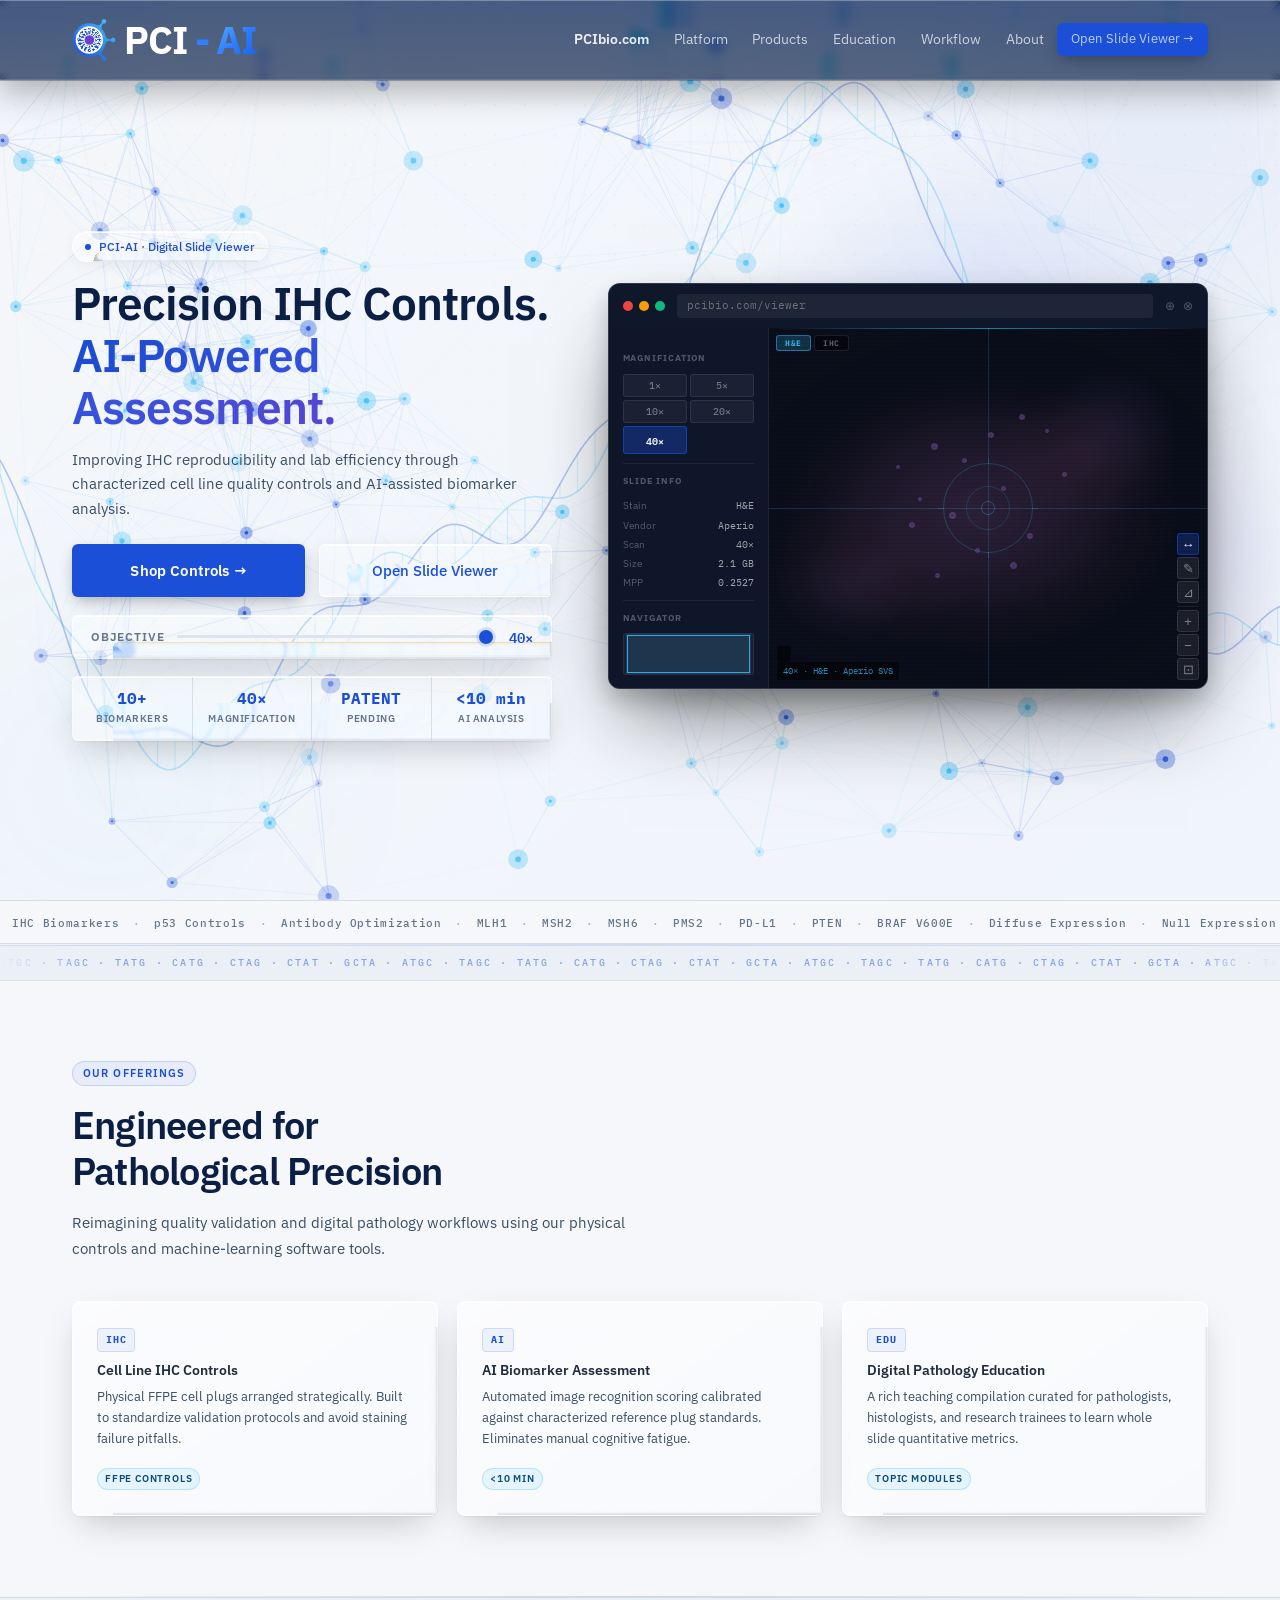
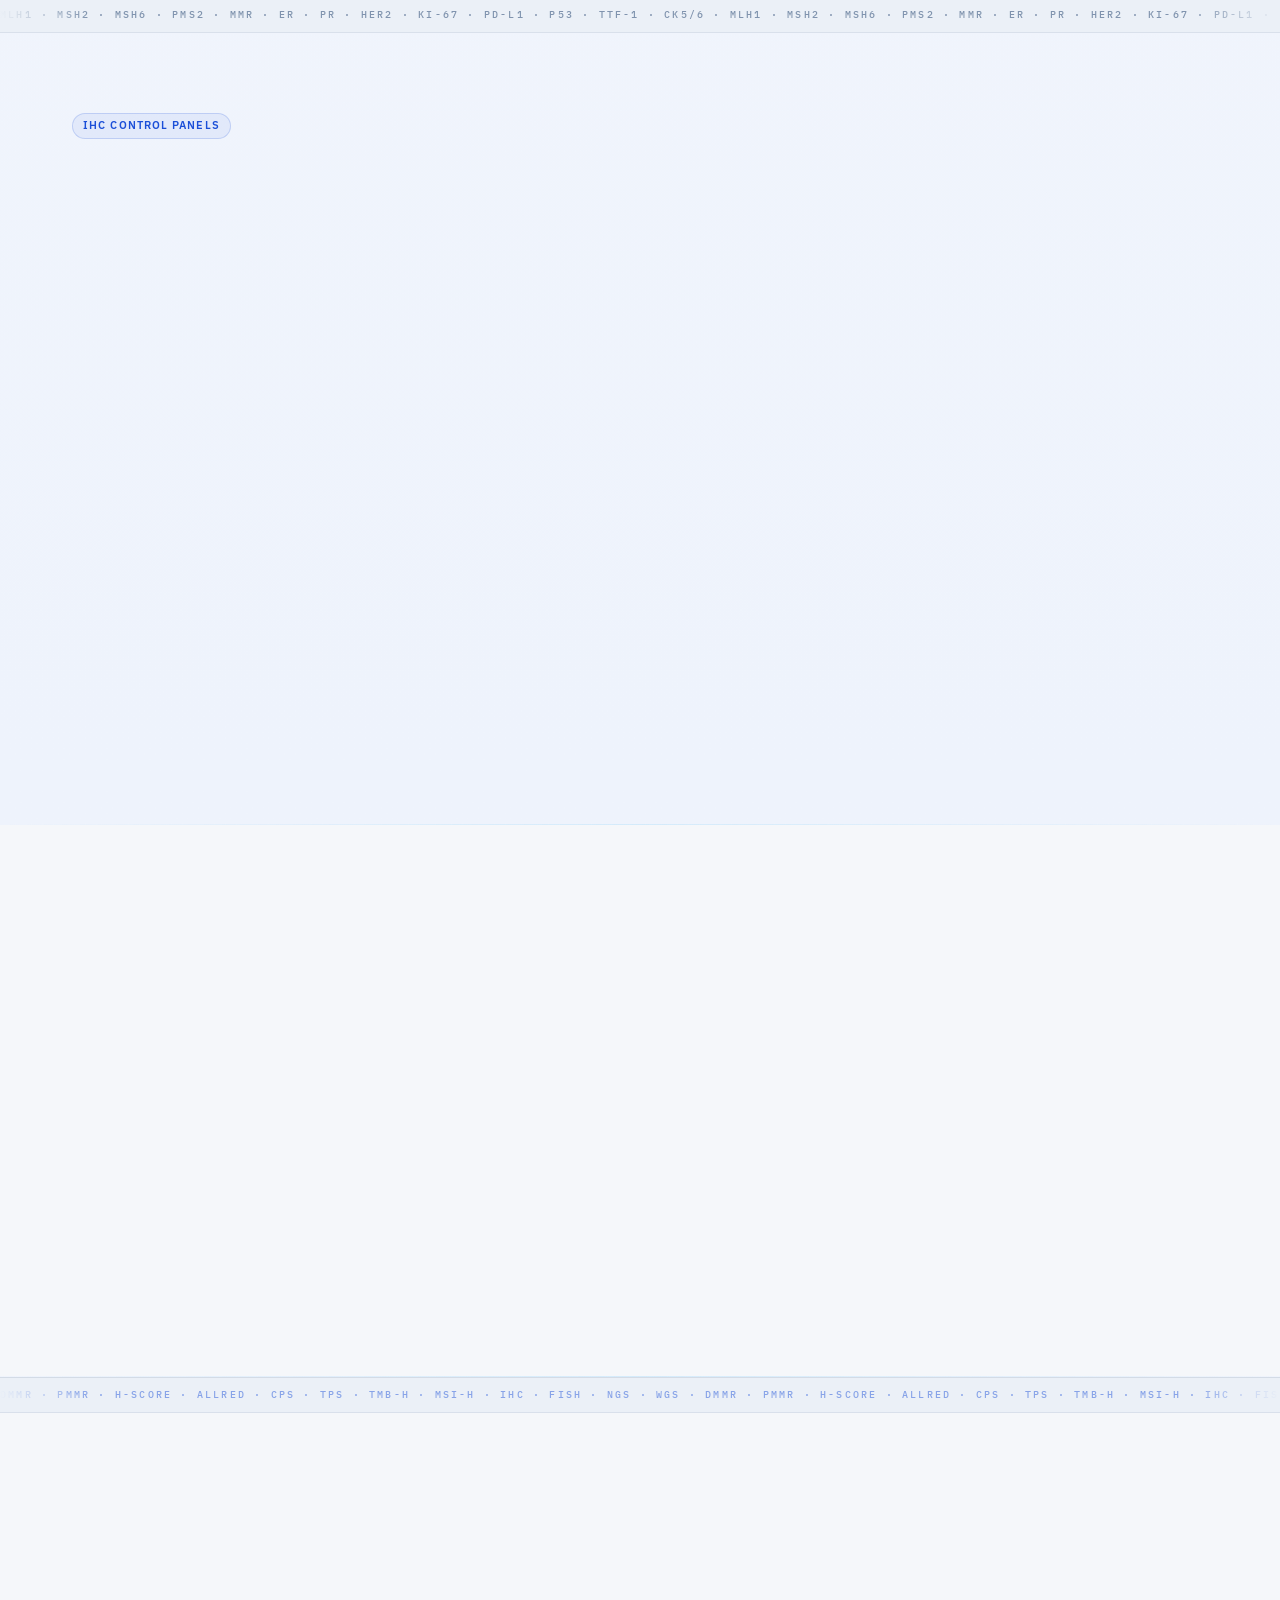
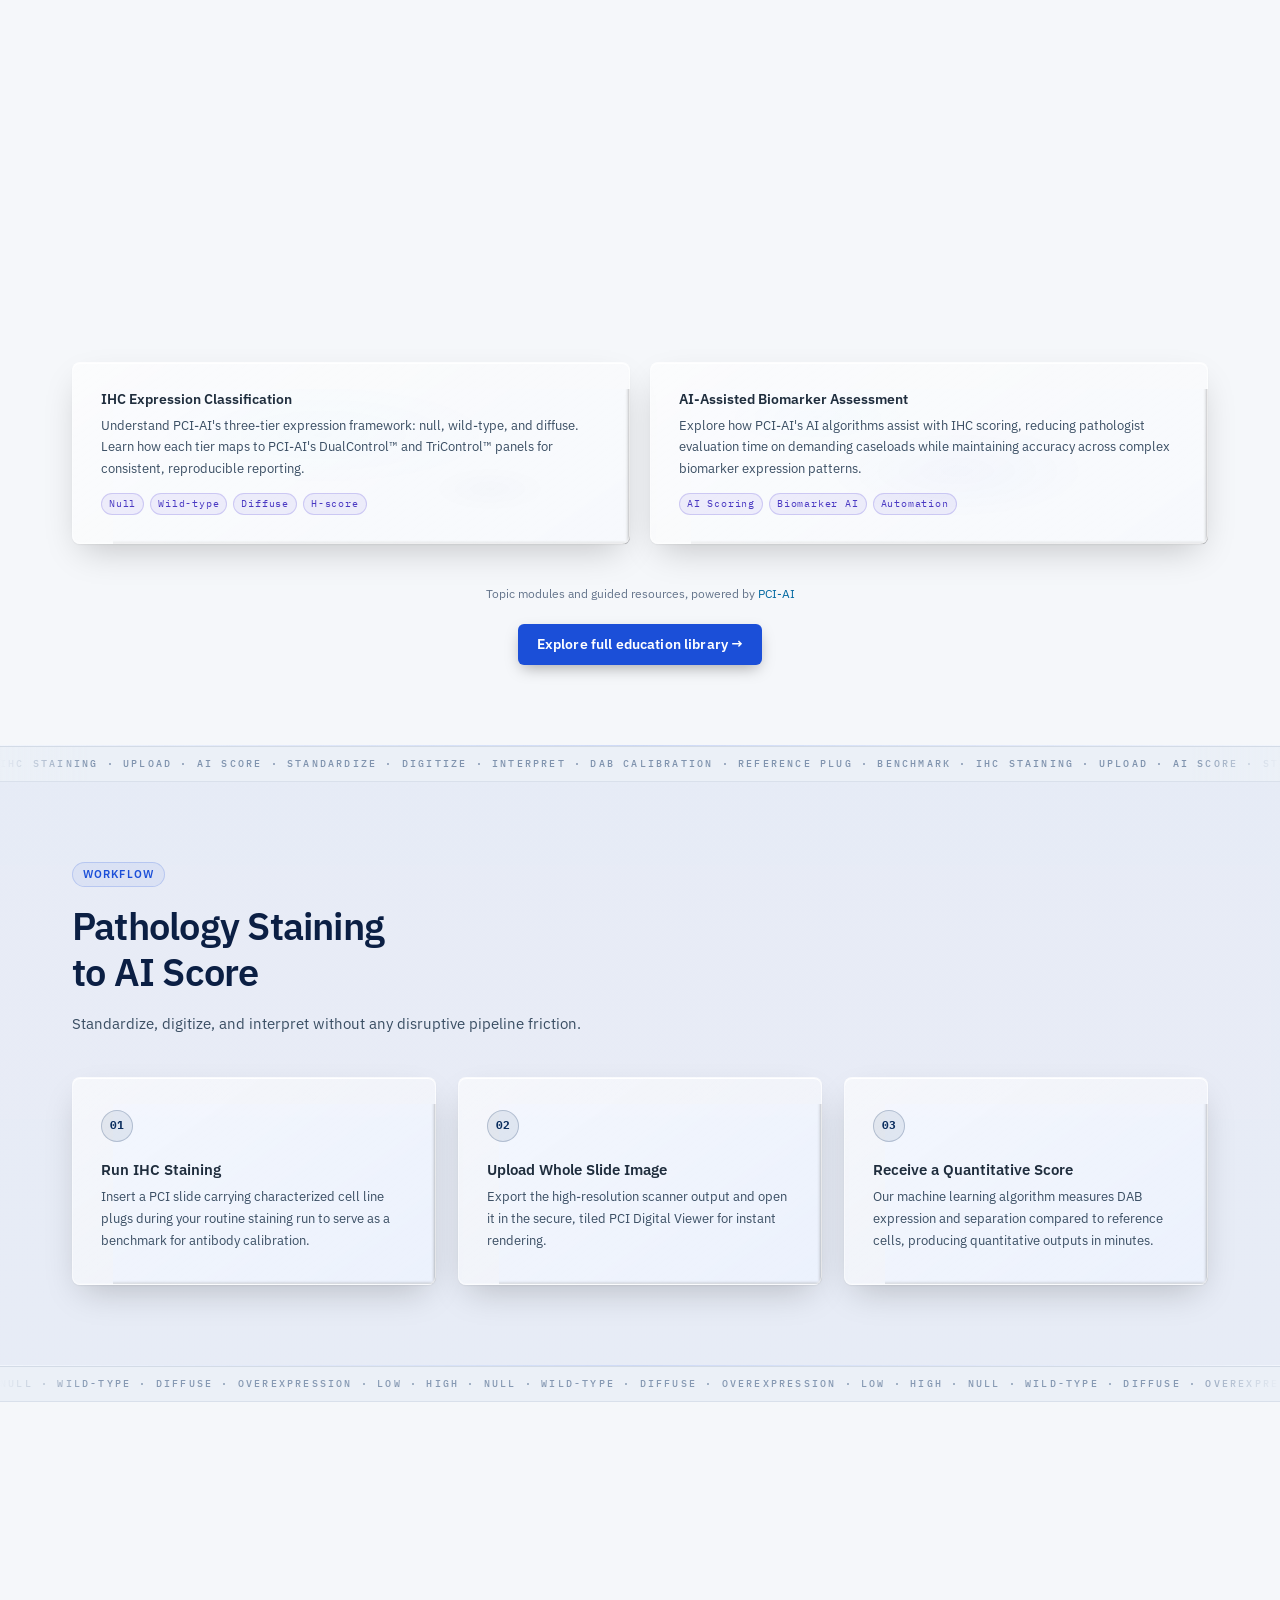
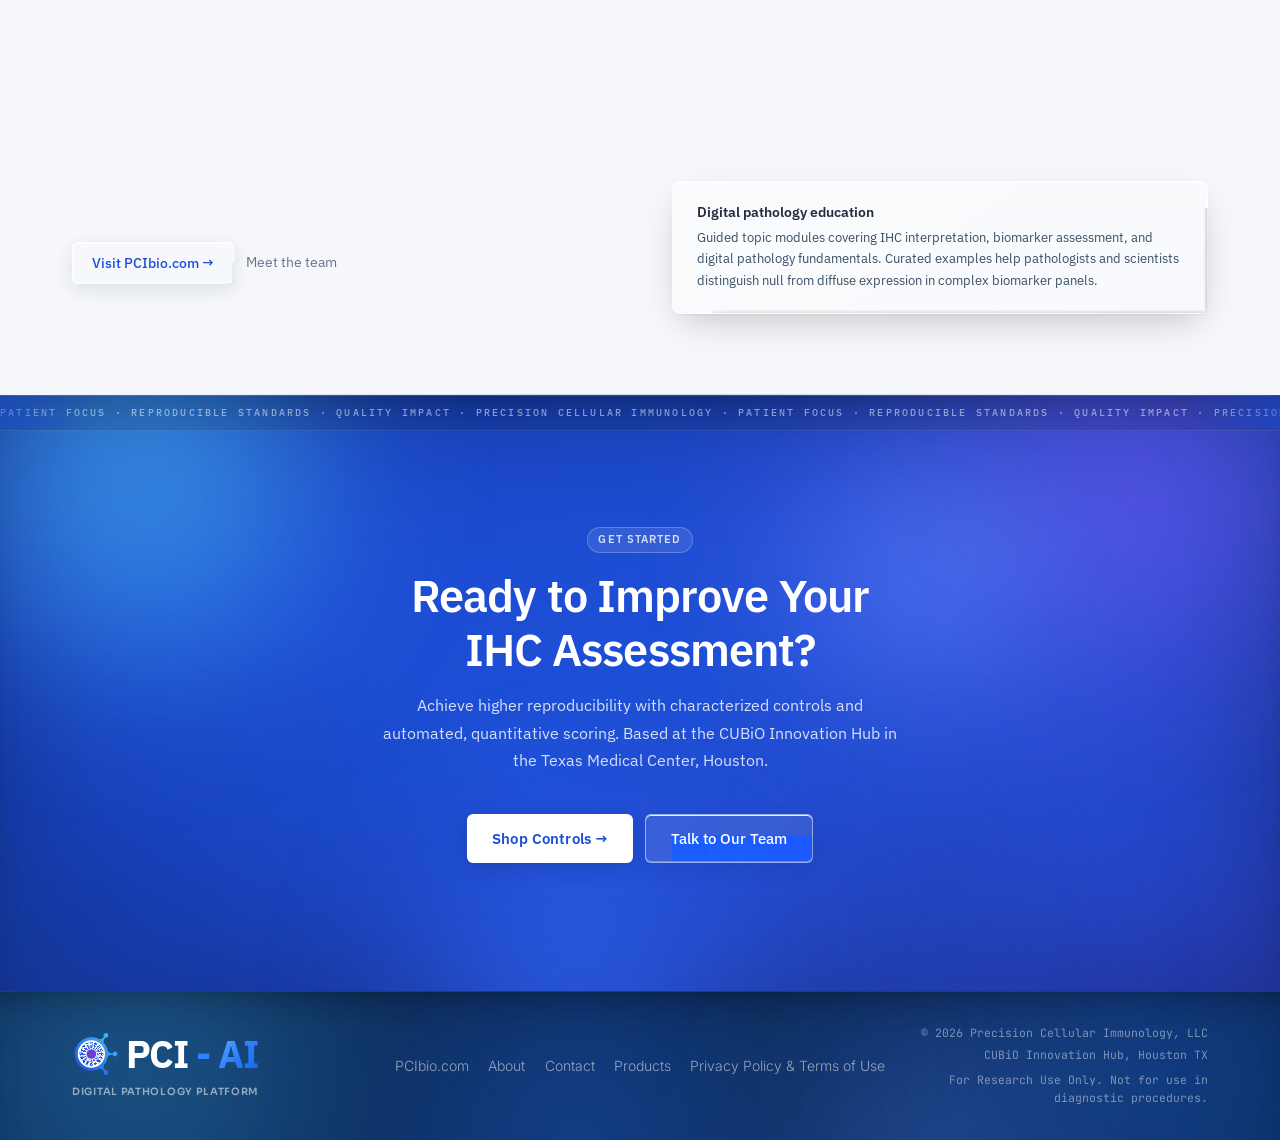
==== index.html @ 0de9bb8c "Scope hero button grid to the hero; CTA buttons centred again Co-Authored-By: Claude Opus 5.5 <norep" ====
<!DOCTYPE html>
<html lang="en">
<head>
  <meta charset="UTF-8" />
  <script>document.documentElement.classList.add('js');if('scrollRestoration' in history&&!location.hash)history.scrollRestoration='manual';</script>
  <meta name="viewport" content="width=device-width, initial-scale=1.0"/>
  <title>PCI-AI · Digital Pathology Platform</title>
  <meta name="description" content="Characterized cell line IHC control panels (TriControl, QuadControl, DualControl) and AI-assisted biomarker assessment from Precision Cellular Immunology.">
  <link rel="canonical" href="https://pcibio.ai/">
  <link rel="icon" href="/static/images/pci-ai-logo.svg" type="image/svg+xml">
  <link rel="icon" href="/static/images/favicon-32.png" sizes="32x32" type="image/png">
  <link rel="apple-touch-icon" href="/apple-touch-icon.png">
  <meta name="theme-color" content="#0f1f3d">
  <meta property="og:type" content="website">
  <meta property="og:site_name" content="PCI-AI">
  <meta property="og:title" content="PCI-AI · Digital Pathology Platform">
  <meta property="og:description" content="Characterized cell line IHC control panels (TriControl, QuadControl, DualControl) and AI-assisted biomarker assessment from Precision Cellular Immunology.">
  <meta property="og:url" content="https://pcibio.ai/">
  <meta property="og:image" content="https://pcibio.ai/static/images/og-card.png">
  <meta name="twitter:card" content="summary_large_image">
  <link rel="preconnect" href="https://fonts.googleapis.com">
  <link rel="preconnect" href="https://fonts.gstatic.com" crossorigin>
  <link rel="stylesheet" href="/static/css/main.css?v=20261008j">
  <link href="https://fonts.googleapis.com/css2?family=IBM+Plex+Sans:wght@400;500;600;700&family=IBM+Plex+Mono:wght@400;500;600&display=swap" rel="stylesheet">
</head>
<body>
  <a class="skip-link" href="#main">Skip to content</a>

  <!-- Particle canvas background -->
  <canvas id="bgCanvas"></canvas>

  <!-- Mouse glow cursor -->
  <div class="mouse-glow" id="mouseGlow"></div>

  <!-- Fixed background layers -->
  <div class="hero-bg"></div>
  <div class="grid-overlay"></div>
  <div class="orb orb-1" id="orb1"></div>
  <div class="orb orb-2" id="orb2"></div>
  <div class="orb orb-3" id="orb3"></div>
  <div class="orb orb-4" id="orb4"></div>

  <!-- Nav -->
  <nav class="nav" id="nav">
    <a href="/" class="nav-logo"><img src="/static/images/pci-ai-logo.svg" class="aperture-mark" width="44" height="44" alt="">PCI<span class="logo-dot">-</span><span class="logo-accent">AI</span></a>
    <button class="nav-toggle" id="navToggle" aria-label="Open menu" aria-expanded="false" aria-controls="navLinks"><span></span><span></span><span></span></button>
    <div class="nav-links" id="navLinks">
      <a href="https://pcibio.com/" target="_blank" rel="noopener">PCIbio.com</a>
      <a href="#features">Platform</a>
      <a href="#products">Products</a>
      <a href="/education">Education</a>
      <a href="#workflow">Workflow</a>
      <a href="#about">About</a>
      <a href="https://pcibio.com/viewer.html" target="_blank" rel="noopener" class="btn-primary btn-sm">Open Slide Viewer →</a>
    </div>
  </nav>

  
  <main id="main">
<!-- ── Hero ──────────────────────────────────────── -->
  <section class="hero">
    <div class="hero-content">
      <div class="hero-badge reveal">
        <span class="badge-dot"></span>
        PCI-AI · Digital Slide Viewer
      </div>
      <h1 class="reveal delay-1">Precision IHC Controls.<br><span class="gradient-text">AI-Powered Assessment.</span></h1>
      <p class="hero-sub reveal delay-2">Improving IHC reproducibility and lab efficiency through characterized cell line quality controls and AI-assisted biomarker analysis.</p>
      <div class="hero-actions reveal delay-3">
        <a href="https://pcibio.com/products.html" class="btn-primary btn-lg" target="_blank" rel="noopener">Shop Controls →</a>
        <a href="https://pcibio.com/viewer.html" target="_blank" rel="noopener" class="btn-ghost btn-lg">Open Slide Viewer</a>
      </div>

      <!-- Objective zoom slider -->
      <div class="zoom-slider-wrap reveal delay-4">
        <span class="zoom-label">Objective</span>
        <input type="range" class="zoom-slider" id="zoomSlider" aria-label="Objective magnification" min="0" max="4" step="1" value="4">
        <span class="zoom-val" id="zoomVal">40×</span>
      </div>

      <div class="hero-stats reveal delay-5">
        <div class="stat">
          <span class="stat-num" data-target="10" data-suffix="+">0+</span>
          <span class="stat-lbl">Biomarkers</span>
        </div>
        <div class="stat">
          <span class="stat-num" data-target="40" data-suffix="×">0×</span>
          <span class="stat-lbl">Magnification</span>
        </div>
        <div class="stat">
          <span class="stat-num">PATENT</span>
          <span class="stat-lbl">Pending</span>
        </div>
        <div class="stat">
          <span class="stat-num">&lt;10 min</span>
          <span class="stat-lbl">AI analysis</span>
        </div>
      </div>
    </div>

    <!-- Browser mockup -->
    <div class="hero-visual reveal-right delay-2">
      <div class="viewer-float">
      <div class="viewer-mockup">
        <div class="mockup-bar">
          <div class="mockup-dots"><span></span><span></span><span></span></div>
          <div class="mockup-url">pcibio.com/viewer</div>
          <div class="mockup-controls" aria-hidden="true"><span>⊕</span><span>⊗</span></div>
        </div>
        <div class="mockup-app">
          <div class="mockup-sidebar">
            <div class="mock-section-label">Magnification</div>
            <div class="mock-mags">
              <button class="mag-btn" data-idx="0">1×</button>
              <button class="mag-btn" data-idx="1">5×</button>
              <button class="mag-btn" data-idx="2">10×</button>
              <button class="mag-btn" data-idx="3">20×</button>
              <button class="mag-btn active" data-idx="4">40×</button>
            </div>
            <div class="mock-divider"></div>
            <div class="mock-section-label">Slide info</div>
            <div class="mock-info"><span>Stain</span><span>H&amp;E</span></div>
            <div class="mock-info"><span>Vendor</span><span>Aperio</span></div>
            <div class="mock-info"><span>Scan</span><span id="mockMagVal">40×</span></div>
            <div class="mock-info"><span>Size</span><span>2.1 GB</span></div>
            <div class="mock-info"><span>MPP</span><span>0.2527</span></div>
            <div class="mock-divider"></div>
            <div class="mock-section-label">Navigator</div>
            <div class="mock-thumb"><div class="thumb-viewport" id="thumbViewport"></div></div>
          </div>

          <div class="mockup-canvas" id="mockCanvas">
            <!-- Tissue pan container — draggable -->
            <div class="tissue-pan" id="tissuePan">
              <div class="canvas-eosin"></div>
              <div class="canvas-hema"></div>
              <div class="tissue-layer"></div>
              <div class="tissue-layer"></div>
              <div class="tissue-layer"></div>
              <div class="nuclei-layer">
                <div class="nucleus" style="width:7px;height:7px;top:32%;left:37%"></div>
                <div class="nucleus" style="width:5px;height:5px;top:36%;left:44%"></div>
                <div class="nucleus" style="width:6px;height:6px;top:29%;left:50%"></div>
                <div class="nucleus" style="width:5px;height:5px;top:44%;left:53%"></div>
                <div class="nucleus" style="width:7px;height:7px;top:51%;left:41%"></div>
                <div class="nucleus" style="width:4px;height:4px;top:47%;left:34%"></div>
                <div class="nucleus" style="width:6px;height:6px;top:57%;left:59%"></div>
                <div class="nucleus" style="width:5px;height:5px;top:61%;left:47%"></div>
                <div class="nucleus" style="width:4px;height:4px;top:28%;left:63%"></div>
                <div class="nucleus" style="width:6px;height:6px;top:54%;left:32%"></div>
                <div class="nucleus" style="width:5px;height:5px;top:40%;left:67%"></div>
                <div class="nucleus" style="width:7px;height:7px;top:65%;left:55%"></div>
                <div class="nucleus" style="width:4px;height:4px;top:38%;left:29%"></div>
                <div class="nucleus" style="width:5px;height:5px;top:68%;left:38%"></div>
                <div class="nucleus" style="width:6px;height:6px;top:24%;left:57%"></div>
              </div>
            </div>

            <!-- Fixed UI overlays (not panned) -->
            <div class="reticle">
              <div class="reticle-h"></div>
              <div class="reticle-v"></div>
              <div class="reticle-ring reticle-ring-outer"></div>
              <div class="reticle-ring reticle-ring-mid"></div>
              <div class="reticle-ring reticle-ring-inner"></div>
              <div class="reticle-tick tick-t"></div>
              <div class="reticle-tick tick-b"></div>
              <div class="reticle-tick tick-l"></div>
              <div class="reticle-tick tick-r"></div>
            </div>
            <div class="scan-line"></div>

            <!-- Stain channel selector -->
            <div class="channel-selector">
              <button class="chan-btn active" data-chan="he">H&amp;E</button>
              <button class="chan-btn" data-chan="ihc">IHC</button>
            </div>

            <!-- Coordinate readout -->
            <div class="viewer-coord" id="viewerCoord"></div>
            <div class="zoom-indicator" id="zoomIndicator">40× · H&amp;E · Aperio SVS</div>

            <!-- Toolbar with annotation tools -->
            <div class="mockup-toolbar">
              <button class="tool-btn active" data-tool="pan" title="Pan" aria-label="Pan">↔</button>
              <button class="tool-btn" data-tool="annotate" title="Annotate" aria-label="Annotate">✎</button>
              <button class="tool-btn" data-tool="measure" title="Measure" aria-label="Measure">⊿</button>
              <div class="tool-sep"></div>
              <button id="tbZoomIn" title="Zoom in" aria-label="Zoom in">+</button>
              <button id="tbZoomOut" title="Zoom out" aria-label="Zoom out">−</button>
              <button id="tbFit" title="Fit to screen" aria-label="Fit to screen">⊡</button>
            </div>
          </div>
        </div>
      </div>
      </div>
    </div>
  </section>

  <!-- ── Ticker ──────────────────────────────────────── -->
  <div class="ticker-wrap" aria-hidden="true">
    <div class="ticker">
      <span>IHC Biomarkers</span><span class="sep">·</span>
      <span>p53 Controls</span><span class="sep">·</span>
      <span>Antibody Optimization</span><span class="sep">·</span>
      <span>MLH1</span><span class="sep">·</span>
      <span>MSH2</span><span class="sep">·</span>
      <span>MSH6</span><span class="sep">·</span>
      <span>PMS2</span><span class="sep">·</span>
      <span>PD-L1</span><span class="sep">·</span>
      <span>PTEN</span><span class="sep">·</span>
      <span>BRAF V600E</span><span class="sep">·</span>
      <span>Diffuse Expression</span><span class="sep">·</span>
      <span>Null Expression</span><span class="sep">·</span>
      <span>Wild-type Expression</span><span class="sep">·</span>
      <span>H&amp;E Staining</span><span class="sep">·</span>
      <span>DAB Calibration</span><span class="sep">·</span>
      <span>AI Assessment</span><span class="sep">·</span>
      <span>FFPE Controls</span><span class="sep">·</span>
      <span>Cell Line QC</span><span class="sep">·</span>
      <!-- duplicate for seamless loop -->
      <span>IHC Biomarkers</span><span class="sep">·</span>
      <span>p53 Controls</span><span class="sep">·</span>
      <span>Antibody Optimization</span><span class="sep">·</span>
      <span>MLH1</span><span class="sep">·</span>
      <span>MSH2</span><span class="sep">·</span>
      <span>MSH6</span><span class="sep">·</span>
      <span>PMS2</span><span class="sep">·</span>
      <span>PD-L1</span><span class="sep">·</span>
      <span>PTEN</span><span class="sep">·</span>
      <span>BRAF V600E</span><span class="sep">·</span>
      <span>Diffuse Expression</span><span class="sep">·</span>
      <span>Null Expression</span><span class="sep">·</span>
      <span>Wild-type Expression</span><span class="sep">·</span>
      <span>H&amp;E Staining</span><span class="sep">·</span>
      <span>DAB Calibration</span><span class="sep">·</span>
      <span>AI Assessment</span><span class="sep">·</span>
      <span>FFPE Controls</span><span class="sep">·</span>
      <span>Cell Line QC</span><span class="sep">·</span>
    </div>
  </div>

  <hr class="section-divider">

  <!-- ── Features ──────────────────────────────────── -->
  <section class="features section-alt" id="features">
    <div class="section-banner features-banner" aria-hidden="true"><div class="banner-track"><span>ATGC · TAGC · TATG · CATG · CTAG · CTAT · GCTA · ATGC · TAGC · TATG · CATG · CTAG · CTAT · GCTA · ATGC · TAGC · TATG · CATG · CTAG · CTAT · GCTA · ATGC · TAGC · TATG · CATG · CTAG · CTAT · GCTA · ATGC · TAGC · TATG · CATG · CTAG · CTAT · GCTA · ATGC · TAGC · TATG · CATG · </span><span>ATGC · TAGC · TATG · CATG · CTAG · CTAT · GCTA · ATGC · TAGC · TATG · CATG · CTAG · CTAT · GCTA · ATGC · TAGC · TATG · CATG · CTAG · CTAT · GCTA · ATGC · TAGC · TATG · CATG · CTAG · CTAT · GCTA · ATGC · TAGC · TATG · CATG · CTAG · CTAT · GCTA · ATGC · TAGC · TATG · CATG · </span></div></div>
    <div class="section-wrap">
      <div class="section-tag reveal">Our Offerings</div>
      <h2 class="reveal delay-1">Engineered for<br>Pathological Precision</h2>
      <p class="section-sub reveal delay-2">Reimagining quality validation and digital pathology workflows using our physical controls and machine-learning software tools.</p>
      <div class="features-grid features-grid-3">
        <a class="feat-card reveal delay-1" href="https://pcibio.com/controls.html" target="_blank" rel="noopener">
          <div class="feat-icon-wrap">IHC</div>
          <h3>Cell Line IHC Controls</h3>
          <p>Physical FFPE cell plugs arranged strategically. Built to standardize validation protocols and avoid staining failure pitfalls.</p>
          <div class="feat-extra">TriControl™, QuadControl™, and DualControl™ panels provide characterized null, wild-type, and diffuse expression profiles across standardized cell lines.</div>
          <span class="feat-tag">FFPE Controls</span>
        </a>
        <a class="feat-card reveal delay-2" href="https://pcibio.com/ai.html" target="_blank" rel="noopener">
          <div class="feat-icon-wrap">AI</div>
          <h3>AI Biomarker Assessment</h3>
          <p>Automated image recognition scoring calibrated against characterized reference plug standards. Eliminates manual cognitive fatigue.</p>
          <div class="feat-extra">Machine learning algorithms measure DAB expression and separation compared to reference cells, preparing outputs in under 10 minutes.</div>
          <span class="feat-tag">&lt;10 min</span>
        </a>
        <a class="feat-card reveal delay-3" href="/education">
          <div class="feat-icon-wrap">EDU</div>
          <h3>Digital Pathology Education</h3>
          <p>A rich teaching compilation curated for pathologists, histologists, and research trainees to learn whole slide quantitative metrics.</p>
          <div class="feat-extra">Interactive topic modules covering IHC expression patterns, MMR protein assessment, antibody optimization, and AI-assisted scoring, for pathologists and laboratory scientists.</div>
          <span class="feat-tag">Topic Modules</span>
        </a>
      </div>
    </div>
  </section>

  <hr class="section-divider section-divider-hema">

  <!-- ── Products ──────────────────────────────────── -->
  <section class="products-section" id="products">
    <div class="section-banner products-banner" aria-hidden="true"><div class="banner-track"><span>MLH1 · MSH2 · MSH6 · PMS2 · MMR · ER · PR · HER2 · Ki-67 · PD-L1 · p53 · TTF-1 · CK5/6 · MLH1 · MSH2 · MSH6 · PMS2 · MMR · ER · PR · HER2 · Ki-67 · PD-L1 · p53 · TTF-1 · CK5/6 · MLH1 · MSH2 · MSH6 · PMS2 · MMR · ER · PR · HER2 · Ki-67 · PD-L1 · p53 · TTF-1 · CK5/6 · MLH1 · </span><span>MLH1 · MSH2 · MSH6 · PMS2 · MMR · ER · PR · HER2 · Ki-67 · PD-L1 · p53 · TTF-1 · CK5/6 · MLH1 · MSH2 · MSH6 · PMS2 · MMR · ER · PR · HER2 · Ki-67 · PD-L1 · p53 · TTF-1 · CK5/6 · MLH1 · MSH2 · MSH6 · PMS2 · MMR · ER · PR · HER2 · Ki-67 · PD-L1 · p53 · TTF-1 · CK5/6 · MLH1 · </span></div></div>
    <div class="section-wrap" style="position:relative;overflow:hidden;">
      <!-- Circular motifs -->
      <div class="circle-decor circle-decor-lg circle-hema" style="top:-80px;right:-100px;opacity:0.07;"></div>
      <div class="circle-decor circle-decor-md circle-hema" style="top:-20px;right:-30px;opacity:0.05;"></div>
      <div class="circle-decor circle-decor-sm circle-teal" style="bottom:60px;left:-35px;opacity:0.08;"></div>

      <div class="section-tag section-tag-hema reveal">IHC Control Panels</div>
      <h2 class="reveal delay-1">Precision cell line<br>control panels</h2>
      <p class="section-sub reveal delay-2">TriControl™, QuadControl™, and DualControl™ panels enrich biomarker antibody optimization and decrease time for IHC assessment. Characterized cell line plugs provide reproducible expression benchmarks across null, wild-type, and overexpression patterns.</p>
      <div class="products-grid">
        <a class="product-card reveal delay-1" href="https://pcibio.com/controls.html" target="_blank" rel="noopener">
          <div class="product-circle">3</div>
          <h3><span>Tri</span>Control™</h3>
          <div class="product-name-sub">Three-cell-line IHC panel</div>
          <p>Three cell lines presenting null (mutant), wild-type, and diffuse (overexpressed) expression patterns. Built for antibody optimization and assay development across triple-biomarker IHC panels including p53 and p16.</p>
          <span class="product-badge">Null · Wild-type · Overexpressed</span>
        </a>
        <a class="product-card reveal delay-2" href="https://pcibio.com/controls.html" target="_blank" rel="noopener">
          <div class="product-circle">4</div>
          <h3><span>Quad</span>Control™</h3>
          <div class="product-name-sub">Four-cell-line IHC panel</div>
          <p>Four cell lines covering null, low-normal, high-normal, and overexpression. The MMR QuadControl™ consolidates MLH1, MSH2, MSH6, and PMS2 mismatch repair proteins in a single, high-throughput FFPE block.</p>
          <span class="product-badge">MLH1 · MSH2 · MSH6 · PMS2</span>
        </a>
        <a class="product-card reveal delay-3" href="https://pcibio.com/controls.html" target="_blank" rel="noopener">
          <div class="product-circle">2</div>
          <h3><span>Dual</span>Control™</h3>
          <div class="product-name-sub">Two-cell-line IHC panel</div>
          <p>One or two cell lines contrasting in expression levels to improve assessment capabilities. Available in wildtype/knockout and overexpression variants, including MSH6, PDL1, PTEN, BRAF V600E, p53, and p16 configurations.</p>
          <span class="product-badge">Wildtype · Knockout</span>
        </a>
      </div>
    </div>
  </section>

  <hr class="section-divider section-divider-eosin">

  <!-- ── Research ─────────────────────────────────── -->
  <section class="section-light" id="research" style="padding:0;">
    <div class="section-wrap">
      <div class="section-tag section-tag-teal reveal">Peer-Reviewed Research</div>
      <h2 class="reveal delay-1">Published Science Behind the Product</h2>
      <p class="section-sub reveal delay-2">The science behind PCI-AI&#8217;s control panel approach, validated through peer review and published in an international pathology journal.</p>
      <a href="/research/p53-cell-line-panel" class="reveal delay-2" style="display:flex;gap:1.5rem;align-items:flex-start;background:var(--bg);border:1px solid var(--border);border-radius:12px;padding:1.5rem 1.75rem;text-decoration:none;color:inherit;max-width:640px;transition:border-color 0.18s,box-shadow 0.18s;">
        <div style="flex:0 0 48px;width:48px;height:48px;border-radius:10px;background:rgba(27,79,216,0.10);border:1px solid rgba(27,79,216,0.20);display:flex;align-items:center;justify-content:center;flex-shrink:0;">
          <svg width="22" height="22" viewBox="0 0 24 24" fill="none" xmlns="http://www.w3.org/2000/svg"><path d="M9 12h6m-6 4h6m2 5H7a2 2 0 01-2-2V5a2 2 0 012-2h5.586a1 1 0 01.707.293l5.414 5.414a1 1 0 01.293.707V19a2 2 0 01-2 2z" stroke="rgba(27,79,216,0.80)" stroke-width="1.5" stroke-linecap="round" stroke-linejoin="round"/></svg>
        </div>
        <div style="flex:1;min-width:0;">
          <div style="font-size:9.5px;font-family:'IBM Plex Mono',monospace;text-transform:uppercase;letter-spacing:0.12em;color:var(--text3);margin-bottom:0.35rem;">Featured Publication &#183; IJGyn Pathology 2019</div>
          <div style="font-size:1.05rem;font-weight:600;color:var(--text);margin-bottom:0.4rem;line-height:1.25;">p53 Cell Line Control Panel</div>
          <p style="font-size:13px;color:var(--text2);line-height:1.6;margin:0 0 0.85rem;">Peer-reviewed research demonstrating that a cell line&#8211;based p53 IHC control panel improves interrater reliability and reduces null pattern misinterpretation in ovarian cancer subtyping.</p>
          <span style="font-size:12.5px;font-weight:600;color:var(--accent);">Read the Study &#8594;</span>
        </div>
      </a>
    </div>
  </section>

  <hr class="section-divider section-divider-eosin">

  <!-- ── Education ─────────────────────────────────── -->
  <section class="education-section section-light" id="education">
    <div class="section-banner education-banner" aria-hidden="true"><div class="banner-track"><span>dMMR · pMMR · H-SCORE · ALLRED · CPS · TPS · TMB-H · MSI-H · IHC · FISH · NGS · WGS · dMMR · pMMR · H-SCORE · ALLRED · CPS · TPS · TMB-H · MSI-H · IHC · FISH · NGS · WGS · dMMR · pMMR · H-SCORE · ALLRED · CPS · TPS · TMB-H · MSI-H · IHC · FISH · NGS · WGS · dMMR · pMMR · H-SCORE · ALLRED · </span><span>dMMR · pMMR · H-SCORE · ALLRED · CPS · TPS · TMB-H · MSI-H · IHC · FISH · NGS · WGS · dMMR · pMMR · H-SCORE · ALLRED · CPS · TPS · TMB-H · MSI-H · IHC · FISH · NGS · WGS · dMMR · pMMR · H-SCORE · ALLRED · CPS · TPS · TMB-H · MSI-H · IHC · FISH · NGS · WGS · dMMR · pMMR · H-SCORE · ALLRED · </span></div></div>
    <div class="section-wrap">
      <div class="section-tag section-tag-teal reveal">Digital Pathology Education</div>
      <h2 class="reveal delay-1">A Rich Teaching<br>Compilation</h2>
      <p class="section-sub reveal delay-2">Guided topic modules covering IHC expression classification, MMR protein assessment, antibody optimization, and AI-assisted scoring, for pathologists, trainees, and laboratory scientists.</p>

      <div class="edu-grid">
        <a class="edu-card reveal delay-1" href="/education/mmr-assessment">
          <div class="edu-card-bg"></div>
          <h3>MMR Protein Assessment</h3>
          <p>Interpret mismatch repair IHC staining for MLH1, MSH2, MSH6, and PMS2. Learn to distinguish intact from deficient nuclear expression using PCI-AI's QuadControl™ as your reference standard.</p>
          <div class="edu-tags"><span class="edu-tag">MLH1</span><span class="edu-tag">MSH2</span><span class="edu-tag">MSH6</span><span class="edu-tag">PMS2</span><span class="edu-tag">QuadControl™</span></div>
        </a>
        <a class="edu-card reveal delay-2" href="/education/antibody-optimization">
          <div class="edu-card-bg"></div>
          <h3>Antibody Optimization with Cell Line Controls</h3>
          <p>Use TriControl™ and QuadControl™ panels to eliminate batch-to-batch variability during antibody titration. Standardized null, wild-type, and diffuse controls accelerate assay development and sign-off.</p>
          <div class="edu-tags"><span class="edu-tag">TriControl™</span><span class="edu-tag">QuadControl™</span><span class="edu-tag">Titration</span><span class="edu-tag">HIER</span></div>
        </a>
        <a class="edu-card reveal delay-3" href="/education/p53-classification">
          <div class="edu-card-bg"></div>
          <h3>IHC Expression Classification</h3>
          <p>Understand PCI-AI's three-tier expression framework: null, wild-type, and diffuse. Learn how each tier maps to PCI-AI's DualControl™ and TriControl™ panels for consistent, reproducible reporting.</p>
          <div class="edu-tags"><span class="edu-tag">Null</span><span class="edu-tag">Wild-type</span><span class="edu-tag">Diffuse</span><span class="edu-tag">H-score</span></div>
        </a>
        <a class="edu-card reveal delay-4" href="/education/ai-biomarker-assessment">
          <div class="edu-card-bg"></div>
          <h3>AI-Assisted Biomarker Assessment</h3>
          <p>Explore how PCI-AI's AI algorithms assist with IHC scoring, reducing pathologist evaluation time on demanding caseloads while maintaining accuracy across complex biomarker expression patterns.</p>
          <div class="edu-tags"><span class="edu-tag">AI Scoring</span><span class="edu-tag">Biomarker AI</span><span class="edu-tag">Automation</span></div>
        </a>
      </div>
      <div class="edu-footer reveal delay-5">
        <p class="edu-note">Topic modules and guided resources, powered by <span>PCI-AI</span></p>
        <a href="/education" class="btn-primary">Explore full education library →</a>
      </div>
    </div>
  </section>

  <hr class="section-divider">

  <!-- ── Workflow ───────────────────────────────────── -->
  <section class="workflow-section section-hema" id="workflow">
    <div class="section-banner workflow-banner" aria-hidden="true"><div class="banner-track"><span>IHC STAINING · UPLOAD · AI SCORE · STANDARDIZE · DIGITIZE · INTERPRET · DAB CALIBRATION · REFERENCE PLUG · BENCHMARK · IHC STAINING · UPLOAD · AI SCORE · STANDARDIZE · DIGITIZE · INTERPRET · DAB CALIBRATION · REFERENCE PLUG · BENCHMARK · IHC STAINING · UPLOAD · AI SCORE · </span><span>IHC STAINING · UPLOAD · AI SCORE · STANDARDIZE · DIGITIZE · INTERPRET · DAB CALIBRATION · REFERENCE PLUG · BENCHMARK · IHC STAINING · UPLOAD · AI SCORE · STANDARDIZE · DIGITIZE · INTERPRET · DAB CALIBRATION · REFERENCE PLUG · BENCHMARK · IHC STAINING · UPLOAD · AI SCORE · </span></div></div>
    <div class="section-wrap">
      <div class="section-tag section-tag-hema reveal">Workflow</div>
      <h2 class="reveal delay-1">Pathology Staining<br>to AI Score</h2>
      <p class="section-sub reveal delay-2">Standardize, digitize, and interpret without any disruptive pipeline friction.</p>
      <div class="workflow-grid">
        <div class="workflow-step reveal delay-1">
          <div class="step-num">01</div>
          <h3>Run IHC Staining</h3>
          <p>Insert a PCI slide carrying characterized cell line plugs during your routine staining run to serve as a benchmark for antibody calibration.</p>
        </div>
        <div class="workflow-step reveal delay-2">
          <div class="step-num">02</div>
          <h3>Upload Whole Slide Image</h3>
          <p>Export the high-resolution scanner output and open it in the secure, tiled PCI Digital Viewer for instant rendering.</p>
        </div>
        <div class="workflow-step reveal delay-3">
          <div class="step-num">03</div>
          <h3>Receive a Quantitative Score</h3>
          <p>Our machine learning algorithm measures DAB expression and separation compared to reference cells, producing quantitative outputs in minutes.</p>
        </div>
      </div>
    </div>
  </section>

  <hr class="section-divider">

  <!-- ── About ──────────────────────────────────────── -->
  <section class="about-section section-light" id="about">
    <div class="section-banner about-banner" aria-hidden="true"><div class="banner-track"><span>NULL · WILD-TYPE · DIFFUSE · OVEREXPRESSION · LOW · HIGH · NULL · WILD-TYPE · DIFFUSE · OVEREXPRESSION · LOW · HIGH · NULL · WILD-TYPE · DIFFUSE · OVEREXPRESSION · LOW · HIGH · NULL · WILD-TYPE · DIFFUSE · OVEREXPRESSION · LOW · HIGH · NULL · WILD-TYPE · DIFFUSE · OVEREXPRESSION · LOW · HIGH · NULL · WILD-TYPE · DIFFUSE · </span><span>NULL · WILD-TYPE · DIFFUSE · OVEREXPRESSION · LOW · HIGH · NULL · WILD-TYPE · DIFFUSE · OVEREXPRESSION · LOW · HIGH · NULL · WILD-TYPE · DIFFUSE · OVEREXPRESSION · LOW · HIGH · NULL · WILD-TYPE · DIFFUSE · OVEREXPRESSION · LOW · HIGH · NULL · WILD-TYPE · DIFFUSE · OVEREXPRESSION · LOW · HIGH · NULL · WILD-TYPE · DIFFUSE · </span></div></div>
    <div class="about-grid">
      <div class="about-text">
        <div class="section-tag section-tag-hema reveal">About PCI-AI</div>
        <h2 class="reveal delay-1">Precision Cellular<br>Immunology</h2>
        <p class="reveal delay-2">PCI-AI supports pathology research through precision cell line IHC control panels and AI assessment assistance. Our work in cell line characterization and biomarker quality control helps pathologists and histologists achieve higher reproducibility and clinical efficiency.</p>
        <p class="reveal delay-3">Characterized FFPE cell line plugs enrich biomarker antibody optimization and decrease time for IHC assessment, assisting pathologists in their evaluation and reducing time spent on individual IHC cases.</p>
        <div class="about-links reveal delay-4">
          <a href="https://pcibio.com/" class="btn-ghost" target="_blank" rel="noopener">Visit PCIbio.com →</a>
          <a href="https://pcibio.com/about.html" class="btn-text" target="_blank" rel="noopener">Meet the team</a>
        </div>
      </div>
      <div class="about-cards">
        <a class="about-card reveal delay-2" href="https://pcibio.com/controls.html" target="_blank" rel="noopener">
          <h4>Cell line IHC controls</h4>
          <p>TriControl™, QuadControl™ and DualControl™ panels for antibody optimization and quality control: defined null, wild-type, and diffuse expression profiles across validated cell lines.</p>
        </a>
        <a class="about-card reveal delay-3" href="/education/ai-biomarker-assessment">
          <h4>Biomarker AI assessment</h4>
          <p>AI algorithms to assist with IHC biomarker interpretation: automated classification of null, wild-type, and diffuse expression patterns to reduce pathologist evaluation time.</p>
        </a>
        <a class="about-card reveal delay-4" href="/education">
          <h4>Digital pathology education</h4>
          <p>Guided topic modules covering IHC interpretation, biomarker assessment, and digital pathology fundamentals. Curated examples help pathologists and scientists distinguish null from diffuse expression in complex biomarker panels.</p>
        </a>
      </div>
    </div>
  </section>

  <hr class="section-divider section-divider-hema">

  <!-- ── CTA ───────────────────────────────────────── -->
  <section class="cta-section section-alt">
    <div class="lava" aria-hidden="true"><span></span><span></span><span></span><span></span><span></span></div>
    <div class="section-banner cta-banner" aria-hidden="true"><div class="banner-track"><span>PATIENT FOCUS · REPRODUCIBLE STANDARDS · QUALITY IMPACT · PRECISION CELLULAR IMMUNOLOGY · PATIENT FOCUS · REPRODUCIBLE STANDARDS · QUALITY IMPACT · PRECISION CELLULAR IMMUNOLOGY · PATIENT FOCUS · REPRODUCIBLE STANDARDS · QUALITY IMPACT · PRECISION CELLULAR IMMUNOLOGY · PATIENT FOCUS · REPRODUCIBLE STANDARDS · </span><span>PATIENT FOCUS · REPRODUCIBLE STANDARDS · QUALITY IMPACT · PRECISION CELLULAR IMMUNOLOGY · PATIENT FOCUS · REPRODUCIBLE STANDARDS · QUALITY IMPACT · PRECISION CELLULAR IMMUNOLOGY · PATIENT FOCUS · REPRODUCIBLE STANDARDS · QUALITY IMPACT · PRECISION CELLULAR IMMUNOLOGY · PATIENT FOCUS · REPRODUCIBLE STANDARDS · </span></div></div>
    <div class="cta-inner">
      <div class="cta-glow"></div>
      <!-- Circular motifs -->
      <div class="circle-decor circle-decor-md circle-accent" style="top:50%;left:-60px;transform:translateY(-50%);opacity:0.07;"></div>
      <div class="circle-decor circle-decor-md circle-teal"   style="top:50%;right:-60px;transform:translateY(-50%);opacity:0.07;"></div>
      <div class="section-tag reveal">Get started</div>
      <h2 class="reveal delay-1">Ready to Improve Your<br>IHC Assessment?</h2>
      <p class="reveal delay-2">Achieve higher reproducibility with characterized controls and automated, quantitative scoring. Based at the CUBiO Innovation Hub in the Texas Medical Center, Houston.</p>
      <div class="hero-actions reveal delay-3" style="justify-content:center;">
        <a href="https://pcibio.com/products.html" class="btn-primary btn-lg" target="_blank" rel="noopener">Shop Controls →</a>
        <a href="https://pcibio.com/contact.html" class="btn-ghost btn-lg" target="_blank" rel="noopener">Talk to Our Team</a>
      </div>
    </div>
  </section>

  <!-- ── Footer ────────────────────────────────────── -->
  </main>

  <footer class="footer">
    <div class="lava" aria-hidden="true"><span></span><span></span><span></span><span></span><span></span></div>
    <div class="footer-inner">
      <div class="footer-brand">
        <a href="/" class="nav-logo"><img src="/static/images/pci-ai-logo.svg" class="aperture-mark" width="44" height="44" alt="">PCI<span class="logo-dot">-</span><span class="logo-accent">AI</span></a>
        <div class="footer-tagline">Digital Pathology Platform</div>
      </div>
      <div class="footer-links">
        <a href="https://pcibio.com/" target="_blank" rel="noopener">PCIbio.com</a>
        <a href="https://pcibio.com/about.html" target="_blank" rel="noopener">About</a>
        <a href="https://pcibio.com/contact.html" target="_blank" rel="noopener">Contact</a>
        <a href="https://pcibio.com/products.html" target="_blank" rel="noopener">Products</a>
        <a href="/privacy">Privacy Policy &amp; Terms of Use</a>
      </div>
      <div class="footer-right">
        <span class="footer-copy">&#169; 2026 Precision Cellular Immunology, LLC</span>
        <div class="footer-location"><span>CUBiO Innovation Hub</span>, Houston TX</div>
        <p class="footer-ruo">For Research Use Only. Not for use in diagnostic procedures.</p>
      </div>
    </div>
  </footer>

  <script>
    const REDUCED = window.matchMedia('(prefers-reduced-motion: reduce)').matches;
    const SMALL   = window.matchMedia('(max-width: 768px)').matches;

    /* ── Mouse glow ───────────────────────────────── */
    const mouseGlow = document.getElementById('mouseGlow');
    if (!REDUCED) document.addEventListener('mousemove', e => {
      mouseGlow.style.left = e.clientX + 'px';
      mouseGlow.style.top  = e.clientY + 'px';
    });

    /* ── Nav scroll ───────────────────────────────── */
    const nav = document.getElementById('nav');
    window.addEventListener('scroll', () => {
      nav.classList.toggle('scrolled', window.scrollY > 40);
    }, { passive: true });

    /* ── Smooth scroll ────────────────────────────── */
    document.querySelectorAll('a[href^="#"]').forEach(a => {
      a.addEventListener('click', e => {
        const target = document.querySelector(a.getAttribute('href'));
        if (target) { e.preventDefault(); target.scrollIntoView({ behavior: 'smooth' }); }
      });
    });

    /* ── Scroll reveal (Intersection Observer) ────── */
    const revealObs = new IntersectionObserver(entries => {
      entries.forEach(entry => {
        if (entry.isIntersecting) entry.target.classList.add('visible');
      });
    }, { threshold: 0.1, rootMargin: '0px 0px -40px 0px' });

    document.querySelectorAll('.reveal, .reveal-left, .reveal-right').forEach(el => revealObs.observe(el));

    /* ── Animated number counters ─────────────────── */
    function animateCounter(el, target, suffix, duration) {
      const start = performance.now();
      (function step(now) {
        const p = Math.min((now - start) / duration, 1);
        const eased = 1 - Math.pow(1 - p, 3);
        el.textContent = Math.floor(eased * target) + suffix;
        if (p < 1) requestAnimationFrame(step);
      })(start);
    }

    const counterObs = new IntersectionObserver(entries => {
      entries.forEach(entry => {
        if (!entry.isIntersecting) return;
        const el = entry.target;
        const target = parseInt(el.dataset.target);
        const suffix = el.dataset.suffix || '';
        if (!isNaN(target)) animateCounter(el, target, suffix, 1400);
        counterObs.unobserve(el);
      });
    }, { threshold: 0.6 });

    document.querySelectorAll('.stat-num[data-target]').forEach(el => counterObs.observe(el));

    /* ── Orb parallax + float (rAF) ───────────────── */
    const ORBS = [
      { el: document.getElementById('orb1'), px: 0.12, fx: 26, fy: 42, period: 14000 },
      { el: document.getElementById('orb2'), px: 0.07, fx: -38, fy: -48, period: 18000 },
      { el: document.getElementById('orb3'), px: 0.20, fx: 32, fy: -36, period: 16000 },
      { el: document.getElementById('orb4'), px: 0.09, fx: -24, fy: 30,  period: 20000 },
    ];
    let pageScrollY = 0;
    window.addEventListener('scroll', () => { pageScrollY = window.scrollY; }, { passive: true });

    const _bgCanvas    = document.getElementById('bgCanvas');
    const _gridOverlay = document.querySelector('.grid-overlay');

    (function animateOrbs(t) {
      if (REDUCED) return;
      if (document.hidden) { requestAnimationFrame(animateOrbs); return; }
      ORBS.forEach(o => {
        if (!o.el) return;
        const fx = Math.sin(t / o.period * Math.PI * 2) * o.fx;
        const fy = Math.cos(t / o.period * Math.PI * 2) * o.fy + pageScrollY * o.px;
        o.el.style.transform = 'translate(' + fx.toFixed(2) + 'px,' + fy.toFixed(2) + 'px)';
      });
      if (_bgCanvas)    _bgCanvas.style.transform    = 'translateY(' + (pageScrollY * 0.14).toFixed(2) + 'px)';
      if (_gridOverlay) _gridOverlay.style.transform = 'translateY(' + (pageScrollY * 0.07).toFixed(2) + 'px)';
      requestAnimationFrame(animateOrbs);
    })(0);

    /* ── Zoom slider + mockup mag buttons ─────────── */
    const MAGS    = ['1×', '5×', '10×', '20×', '40×'];
    const SCALES  = [0.65, 0.78, 0.92, 1.08, 1.25];
    const slider    = document.getElementById('zoomSlider');
    const zoomVal   = document.getElementById('zoomVal');
    const magBtns   = document.querySelectorAll('.mock-mags .mag-btn');
    const indicator = document.getElementById('zoomIndicator');
    const mockMagEl = document.getElementById('mockMagVal');
    const tLayers   = document.querySelectorAll('#mockCanvas .tissue-layer');

    function setZoom(idx) {
      idx = Math.max(0, Math.min(4, idx));
      slider.value = idx;
      zoomVal.textContent = MAGS[idx];
      if (mockMagEl)  mockMagEl.textContent = MAGS[idx];
      if (indicator)  indicator.textContent  = MAGS[idx] + ' · H&E · Aperio SVS';
      magBtns.forEach((btn, i) => btn.classList.toggle('active', i === idx));
      const s  = SCALES[idx];
      const tr = 'transform 0.45s cubic-bezier(0.25,0.46,0.45,0.94)';
      tLayers.forEach((t, i) => {
        t.style.transition = tr;
        t.style.transform  = 'scale(' + (s + i * 0.12).toFixed(3) + ')';
      });
    }

    slider.addEventListener('input', () => setZoom(parseInt(slider.value)));
    magBtns.forEach(btn => btn.addEventListener('click', () => setZoom(parseInt(btn.dataset.idx))));
    setZoom(4);

    /* ── Background particle canvas ──────────────────── */
    (function() {
      const canvas = document.getElementById('bgCanvas');
      if (REDUCED) { canvas.style.display = 'none'; return; }
      const ctx    = canvas.getContext('2d');

      function resize() {
        canvas.width  = window.innerWidth;
        canvas.height = window.innerHeight;
      }
      resize();
      window.addEventListener('resize', resize, { passive: true });

      /* Particles */
      const NUM_P  = SMALL ? 45 : 140;
      const MAX_D  = 210;
      const pts    = [];

      function mkPt() {
        return {
          x:  Math.random() * canvas.width,
          y:  Math.random() * canvas.height,
          vx: (Math.random() - 0.5) * 0.28,
          vy: (Math.random() - 0.5) * 0.28,
          r:  Math.random() * 2.2 + 0.9,
          op: Math.random() * 0.60 + 0.28,
          c:  Math.random() > 0.5 ? '27,79,216' : '56,189,248',
        };
      }
      for (var i = 0; i < NUM_P; i++) pts.push(mkPt());

      /* DNA helix — single full-screen wandering strand */
      var dnaph   = 0;   /* helix scroll phase */
      var dnaAmpP = 0;   /* amplitude oscillation phase */
      var dnaSph1 = 0;   /* spine primary phase — slow large wave */
      var dnaSph2 = 0;   /* spine secondary phase — faster small wave */

      /* Mouse interaction */
      var mx           = -9999;
      var my           = -9999;
      var dnaDispScale = 0;   /* lerps 0→1 slowly — scales spine repulsion */
      var dnaGlow      = 0;
      var dnaRate      = 0.035;

      var REPULSE_R   = 250;  /* radius of influence (px) */
      var REPULSE_MAX = 85;   /* max spine Y push at full engagement */

      document.addEventListener('mousemove', function(e) {
        var r = canvas.getBoundingClientRect();
        mx = (e.clientX - r.left) * (canvas.width  / r.width);
        my = (e.clientY - r.top)  * (canvas.height / r.height);
      }, { passive: true });
      window.addEventListener('mouseout', function(e) {
        if (!e.relatedTarget) { mx = -9999; my = -9999; }
      }, { passive: true });
      function drawDNA() {
        var W     = canvas.width;
        var H     = canvas.height;
        var dnaWL = 140;
        var amp   = 28 * (0.72 + 0.28 * Math.sin(dnaAmpP));
        var op    = 0.30;
        var nSt   = Math.ceil(W / 3);

        /* Spine: base wave + radial repulsion from mouse (Y-only so shape is preserved) */
        function spineY(x) {
          var base = H * 0.5
            + H * 0.30 * Math.sin(2 * Math.PI * x / (W * 0.85) + dnaSph1)
            + H * 0.10 * Math.sin(2 * Math.PI * x / (W * 0.38) + dnaSph2);
          if (mx > -100 && dnaDispScale > 0.001) {
            var dx = x - mx, dy = base - my;
            var d2 = dx * dx + dy * dy;
            if (d2 < REPULSE_R * REPULSE_R && d2 > 0.25) {
              var dist = Math.sqrt(d2);
              var t    = 1 - dist / REPULSE_R;
              base    += (dy / dist) * t * t * dnaDispScale * REPULSE_MAX;
            }
          }
          return base;
        }

        ctx.lineWidth = 1.6;
        ctx.beginPath();
        for (var si = 0; si <= nSt; si++) {
          var px = si / nSt * W;
          var py = spineY(px) + Math.sin(px / dnaWL * Math.PI * 2 + dnaph) * amp;
          si === 0 ? ctx.moveTo(px, py) : ctx.lineTo(px, py);
        }
        ctx.strokeStyle = 'rgba(56,189,248,' + op + ')';
        ctx.stroke();

        ctx.beginPath();
        for (var si2 = 0; si2 <= nSt; si2++) {
          var px2 = si2 / nSt * W;
          var py2 = spineY(px2) + Math.sin(px2 / dnaWL * Math.PI * 2 + dnaph + Math.PI) * amp;
          si2 === 0 ? ctx.moveTo(px2, py2) : ctx.lineTo(px2, py2);
        }
        ctx.strokeStyle = 'rgba(27,79,216,' + op + ')';
        ctx.stroke();

        ctx.lineWidth = 0.8;
        var rStep = dnaWL / 8;
        for (var rx = 0; rx <= W; rx += rStep) {
          var cy  = spineY(rx);
          var ry1 = cy + Math.sin(rx / dnaWL * Math.PI * 2 + dnaph) * amp;
          var ry2 = cy + Math.sin(rx / dnaWL * Math.PI * 2 + dnaph + Math.PI) * amp;
          ctx.beginPath();
          ctx.moveTo(rx, ry1);
          ctx.lineTo(rx, ry2);
          ctx.strokeStyle = 'rgba(56,189,248,' + (op * 0.85) + ')';
          ctx.stroke();
        }

        /* Glow pass — brightens the helix near the cursor */
        if (dnaGlow > 0.02 && mx > 0) {
          var gop = op + dnaGlow * 0.32;
          ctx.save();
          ctx.beginPath();
          ctx.rect(mx - 230, 0, 460, H);
          ctx.clip();

          ctx.lineWidth = 2.4;
          ctx.beginPath();
          for (var gi = 0; gi <= nSt; gi++) {
            var gx = gi / nSt * W;
            var gy = spineY(gx) + Math.sin(gx / dnaWL * Math.PI * 2 + dnaph) * amp;
            gi === 0 ? ctx.moveTo(gx, gy) : ctx.lineTo(gx, gy);
          }
          ctx.strokeStyle = 'rgba(56,189,248,' + gop + ')';
          ctx.stroke();

          ctx.beginPath();
          for (var gi2 = 0; gi2 <= nSt; gi2++) {
            var gx2 = gi2 / nSt * W;
            var gy2 = spineY(gx2) + Math.sin(gx2 / dnaWL * Math.PI * 2 + dnaph + Math.PI) * amp;
            gi2 === 0 ? ctx.moveTo(gx2, gy2) : ctx.lineTo(gx2, gy2);
          }
          ctx.strokeStyle = 'rgba(27,79,216,' + gop + ')';
          ctx.stroke();

          ctx.lineWidth = 1.2;
          for (var grx = 0; grx <= W; grx += rStep) {
            var gcy  = spineY(grx);
            var gry1 = gcy + Math.sin(grx / dnaWL * Math.PI * 2 + dnaph) * amp;
            var gry2 = gcy + Math.sin(grx / dnaWL * Math.PI * 2 + dnaph + Math.PI) * amp;
            ctx.beginPath();
            ctx.moveTo(grx, gry1);
            ctx.lineTo(grx, gry2);
            ctx.strokeStyle = 'rgba(56,189,248,' + (gop * 0.85) + ')';
            ctx.stroke();
          }
          ctx.restore();
        }
      }

      function frame() {
        if (document.hidden) { requestAnimationFrame(frame); return; }
        ctx.clearRect(0, 0, canvas.width, canvas.height);

        /* Slowly lerp the repulsion scale in and out */
        if (mx > -100) {
          dnaDispScale += (1 - dnaDispScale) * 0.006;
          var sYm  = canvas.height * 0.5
            + canvas.height * 0.30 * Math.sin(2 * Math.PI * mx / (canvas.width * 0.85) + dnaSph1)
            + canvas.height * 0.10 * Math.sin(2 * Math.PI * mx / (canvas.width * 0.38) + dnaSph2);
          var prox = Math.max(0, 1 - Math.abs(my - sYm) / 280);
          dnaGlow  += (prox - dnaGlow) * 0.04;
        } else {
          dnaDispScale += (0 - dnaDispScale) * 0.004;
          dnaGlow      += (0 - dnaGlow)      * 0.03;
        }
        dnaRate += (0.035 - dnaRate) * 0.02;
        dnaph   += dnaRate;
        dnaAmpP += 0.004;
        dnaSph1 += 0.004;
        dnaSph2 += 0.007;
        drawDNA();

        /* Connection lines */
        ctx.lineWidth = 0.5;
        for (var a = 0; a < pts.length; a++) {
          for (var b = a + 1; b < pts.length; b++) {
            var dx = pts[a].x - pts[b].x;
            var dy = pts[a].y - pts[b].y;
            var d2 = dx * dx + dy * dy;
            if (d2 < MAX_D * MAX_D) {
              var fade = (1 - Math.sqrt(d2) / MAX_D) * 0.42;
              ctx.beginPath();
              ctx.moveTo(pts[a].x, pts[a].y);
              ctx.lineTo(pts[b].x, pts[b].y);
              ctx.strokeStyle = 'rgba(' + pts[a].c + ',' + fade + ')';
              ctx.stroke();
            }
          }
        }

        /* Particles */
        for (var pi = 0; pi < pts.length; pi++) {
          var p = pts[pi];
          p.x += p.vx; p.y += p.vy;
          if (p.x < 0) p.x = canvas.width;
          if (p.x > canvas.width)  p.x = 0;
          if (p.y < 0) p.y = canvas.height;
          if (p.y > canvas.height) p.y = 0;
          ctx.beginPath();
          ctx.arc(p.x, p.y, p.r * 3.5, 0, Math.PI * 2);
          ctx.fillStyle = 'rgba(' + p.c + ',' + (p.op * 0.42) + ')';
          ctx.fill();
          ctx.beginPath();
          ctx.arc(p.x, p.y, p.r, 0, Math.PI * 2);
          ctx.fillStyle = 'rgba(' + p.c + ',' + p.op + ')';
          ctx.fill();
        }

        requestAnimationFrame(frame);
      }
      requestAnimationFrame(frame);
    })();

    /* ── Interactive mockup viewer ─────────────────────────── */
    (function() {
      var mc      = document.getElementById('mockCanvas');
      var tpan    = document.getElementById('tissuePan');
      var coordEl = document.getElementById('viewerCoord');
      var thumbVP = document.getElementById('thumbViewport');
      if (!mc || !tpan) return;

      var drag = false, lastX = 0, lastY = 0, panX = 0, panY = 0;
      var SLIDE_W = 18342, SLIDE_H = 14250;
      var MAG_FIELD = [8.0, 2.4, 1.2, 0.55, 0.22];

      function curMag() { return parseInt(slider.value); }

      function clampPan() {
        var rect = mc.getBoundingClientRect();
        var lvl  = curMag();
        var mx   = rect.width  * MAG_FIELD[lvl] * 0.38;
        var my   = rect.height * MAG_FIELD[lvl] * 0.38;
        panX = Math.max(-mx, Math.min(mx, panX));
        panY = Math.max(-my, Math.min(my, panY));
      }

      function applyPan() {
        clampPan();
        tpan.style.transform = 'translate(' + panX.toFixed(1) + 'px,' + panY.toFixed(1) + 'px)';
        updateVP();
      }

      function updateVP() {
        if (!thumbVP) return;
        var lvl  = curMag();
        var frac = 1.0 / (MAG_FIELD[lvl] * 4.5);
        var vpW  = Math.min(95, frac * 100);
        var vpH  = Math.min(95, frac * 100);
        var rect = mc.getBoundingClientRect();
        var vpL  = 50 - vpW / 2 - (panX / (rect.width  || 1)) * frac * 100;
        var vpT  = 50 - vpH / 2 - (panY / (rect.height || 1)) * frac * 100;
        thumbVP.style.width  = vpW.toFixed(1) + '%';
        thumbVP.style.height = vpH.toFixed(1) + '%';
        thumbVP.style.left   = Math.max(0, Math.min(100 - vpW, vpL)).toFixed(1) + '%';
        thumbVP.style.top    = Math.max(0, Math.min(100 - vpH, vpT)).toFixed(1) + '%';
      }

      function coordsAt(cx, cy) {
        var rect  = mc.getBoundingClientRect();
        var lvl   = curMag();
        var field = MAG_FIELD[lvl];
        var rx    = (cx - rect.left) / (rect.width  || 1);
        var ry    = (cy - rect.top)  / (rect.height || 1);
        var xum   = Math.round((rx - 0.5 - panX / (rect.width  || 1)) * field * SLIDE_W + SLIDE_W / 2);
        var yum   = Math.round((ry - 0.5 - panY / (rect.height || 1)) * field * SLIDE_H + SLIDE_H / 2);
        return { x: Math.max(0, Math.min(SLIDE_W, xum)), y: Math.max(0, Math.min(SLIDE_H, yum)) };
      }

      mc.addEventListener('mousedown', function(e) {
        drag = true; lastX = e.clientX; lastY = e.clientY;
        mc.style.cursor = 'grabbing'; e.preventDefault();
      });

      mc.addEventListener('mousemove', function(e) {
        if (coordEl) {
          var c = coordsAt(e.clientX, e.clientY);
          coordEl.textContent = 'X: ' + c.x.toLocaleString() + ' µm   Y: ' + c.y.toLocaleString() + ' µm';
        }
      });

      mc.addEventListener('mouseleave', function() {
        if (coordEl) coordEl.textContent = '';
      });

      window.addEventListener('mousemove', function(e) {
        if (!drag) return;
        panX += e.clientX - lastX; panY += e.clientY - lastY;
        lastX = e.clientX; lastY = e.clientY;
        applyPan();
      });

      window.addEventListener('mouseup', function() {
        if (drag) { drag = false; mc.style.cursor = 'crosshair'; }
      });

      mc.addEventListener('wheel', function(e) {
        if (!e.ctrlKey && !e.metaKey) return;
        e.preventDefault();
        var idx = curMag();
        setZoom(idx + (e.deltaY < 0 ? 1 : -1));
        panX *= 0.80; panY *= 0.80;
        applyPan();
      }, { passive: false });

      mc.querySelectorAll('.chan-btn').forEach(function(btn) {
        btn.addEventListener('click', function() {
          mc.querySelectorAll('.chan-btn').forEach(function(b) { b.classList.remove('active'); });
          this.classList.add('active');
          var eosinL = mc.querySelector('.canvas-eosin');
          var hemaL  = mc.querySelector('.canvas-hema');
          var nuclL  = mc.querySelector('.nuclei-layer');
          if (this.dataset.chan === 'ihc') {
            if (eosinL) { eosinL.style.opacity = '0.12'; eosinL.style.filter = 'hue-rotate(90deg)'; }
            if (hemaL)  { hemaL.style.filter   = 'hue-rotate(200deg) saturate(2.2) brightness(1.3)'; }
            if (nuclL)  { nuclL.style.filter   = 'hue-rotate(200deg) saturate(2.5)'; }
          } else {
            if (eosinL) { eosinL.style.opacity = ''; eosinL.style.filter = ''; }
            if (hemaL)  { hemaL.style.filter   = ''; }
            if (nuclL)  { nuclL.style.filter   = ''; }
          }
        });
      });

      mc.querySelectorAll('.tool-btn').forEach(function(btn) {
        btn.addEventListener('click', function() {
          mc.querySelectorAll('.tool-btn').forEach(function(b) { b.classList.remove('active'); });
          this.classList.add('active');
        });
      });

      var tbZI = document.getElementById('tbZoomIn');
      var tbZO = document.getElementById('tbZoomOut');
      var tbFt = document.getElementById('tbFit');
      if (tbZI) tbZI.addEventListener('click', function() { setZoom(curMag()+1); applyPan(); });
      if (tbZO) tbZO.addEventListener('click', function() { setZoom(curMag()-1); applyPan(); });
      if (tbFt) tbFt.addEventListener('click', function() { panX=0; panY=0; setZoom(4); applyPan(); });

      mc.style.cursor = 'crosshair';
      updateVP();
    })();
  </script>
  <script>
    /* ── 3D card tilt ── */
    if (!window.matchMedia('(prefers-reduced-motion: reduce)').matches && window.matchMedia('(hover: hover)').matches)
    document.querySelectorAll('.feat-card, .product-card, .edu-card, .about-card').forEach(function(card) {
      card.addEventListener('mousemove', function(e) {
        var r = card.getBoundingClientRect();
        var x = (e.clientX - r.left) / r.width  - 0.5;
        var y = (e.clientY - r.top)  / r.height - 0.5;
        card.style.transition = 'transform 0.05s ease, box-shadow 0.18s, border-color 0.18s';
        card.style.transform  = 'perspective(700px) rotateX(' + (-y * 7) + 'deg) rotateY(' + (x * 7) + 'deg) translateY(-3px)';
      });
      card.addEventListener('mouseleave', function() {
        card.style.transition = 'transform 0.35s ease, box-shadow 0.18s, border-color 0.18s';
        card.style.transform  = '';
      });
    });
  </script>
  <script>
    (function () {
      var t = document.getElementById('navToggle'), n = document.getElementById('nav');
      if (!t || !n) return;
      t.addEventListener('click', function () {
        var open = n.classList.toggle('nav-open');
        t.setAttribute('aria-expanded', open);
        t.setAttribute('aria-label', open ? 'Close menu' : 'Open menu');
      });
      n.querySelectorAll('.nav-links a').forEach(function (a) {
        a.addEventListener('click', function () { n.classList.remove('nav-open'); t.setAttribute('aria-expanded', 'false'); });
      });
    })();
  </script>
  <script src="/static/js/liquid-glass.js?v=20261008j" defer></script>
</body>
</html>
---- static/css/main.css ----
﻿/* ── Reset & base ─────────────────────────────────────────── */
*, *::before, *::after { box-sizing: border-box; margin: 0; padding: 0; }

:root {
  --bg:          #FFFFFF;
  --bg2:         #F5F7FA;
  --bg3:         #DDE4EE;
  --navy:        #0B2E5F;
  --accent:      #1B4FD8;
  --accent2:     #1540B8;
  --teal:        #0369A1;
  --hematoxylin: #0B2E5F;
  --indigo:      #1B4FD8;
  --text:        #1F2D3D;
  --text2:       #3A4E63;
  --text3:       #64748B;
  --border:      rgba(11,46,95,0.12);
  --border2:     rgba(11,46,95,0.22);
  --shadow:      0 1px 3px rgba(11,46,95,0.07), 0 4px 12px rgba(11,46,95,0.05);
  --shadow-lg:   0 4px 24px rgba(11,46,95,0.10), 0 12px 40px rgba(27,79,216,0.06);
  --radius:      6px;
  --radius-lg:   8px;
  --p53-oe:      #C0392B;
  --p53-wt:      #0EA5E9;
  --p53-null:    #64748B;
}

html { scroll-behavior: smooth; }
body {
  font-family: 'IBM Plex Sans', sans-serif;
  font-size: 14px;
  background: var(--bg2);
  color: var(--text);
  line-height: 1.6;
  -webkit-font-smoothing: antialiased;
  overflow-x: hidden;
}
a { color: var(--accent); text-decoration: none; }
h1,h2,h3,h4 { line-height: 1.2; }

/* ── Scroll reveal ────────────────────────────────────────── */
.js .reveal, .js .reveal-left, .js .reveal-right {
  opacity: 0;
  transition: opacity 0.7s cubic-bezier(0.25,0.46,0.45,0.94),
              transform 0.7s cubic-bezier(0.25,0.46,0.45,0.94);
}
.js .reveal       { transform: translateY(28px); }
.js .reveal-left  { transform: translateX(-30px); }
.js .reveal-right { transform: translateX(30px); }
.reveal.visible, .reveal-left.visible, .reveal-right.visible {
  opacity: 1; transform: translate(0,0);
}
.delay-1 { transition-delay: 0.1s; }
.delay-2 { transition-delay: 0.2s; }
.delay-3 { transition-delay: 0.3s; }
.delay-4 { transition-delay: 0.4s; }
.delay-5 { transition-delay: 0.5s; }
.delay-6 { transition-delay: 0.6s; }

/* ── Gradient text ────────────────────────────────────────── */
.gradient-text { color: var(--accent); }

/* ── Background layers ────────────────────────────────────── */
.hero-bg {
  position: fixed; inset: 0; z-index: -4; pointer-events: none;
  background: linear-gradient(-45deg, #F5F7FA, #EBF0F7, #E2EBF6, #F0F4FB, #F5F7FA);
  background-size: 400% 400%;
  animation: gradientShift 14s ease infinite;
}
@keyframes gradientShift {
  0%   { background-position: 0% 50%; }
  50%  { background-position: 100% 50%; }
  100% { background-position: 0% 50%; }
}
.grid-overlay {
  position: fixed; inset: 0; z-index: -2; pointer-events: none;
  background-image: radial-gradient(circle, rgba(11,46,95,0.07) 1px, transparent 1px);
  background-size: 30px 30px;
  mask-image: linear-gradient(to bottom, rgba(0,0,0,0.45) 0%, rgba(0,0,0,0.08) 55%, transparent 90%);
  -webkit-mask-image: linear-gradient(to bottom, rgba(0,0,0,0.45) 0%, rgba(0,0,0,0.08) 55%, transparent 90%);
}
#bgCanvas {
  position: fixed; inset: 0; z-index: -3; pointer-events: none; display: block;
}

/* ── Orbs ─────────────────────────────────────────────────── */
.orb { position: fixed; border-radius: 50%; pointer-events: none; z-index: -1; filter: blur(80px); will-change: transform; }
.orb-1 { width: 600px; height: 600px; background: radial-gradient(circle, rgba(27,79,216,0.07) 0%, transparent 70%); top: -180px; right: -160px; }
.orb-2 { width: 480px; height: 480px; background: radial-gradient(circle, rgba(56,189,248,0.05) 0%, transparent 70%); bottom: -140px; left: -100px; }
.orb-3 { width: 400px; height: 400px; background: radial-gradient(circle, rgba(11,46,95,0.05) 0%, transparent 70%); top: 38vh; right: 5vw; }
.orb-4 { width: 300px; height: 300px; background: radial-gradient(circle, rgba(56,189,248,0.04) 0%, transparent 70%); top: 55vh; left: 8vw; }

/* ── Mouse glow ───────────────────────────────────────────── */
.mouse-glow {
  position: fixed; width: 400px; height: 400px; border-radius: 50%;
  background: radial-gradient(circle, rgba(27,79,216,0.05) 0%, transparent 60%);
  pointer-events: none; z-index: 0;
  transform: translate(-50%,-50%); mix-blend-mode: multiply;
}

/* ── Nav ──────────────────────────────────────────────────── */
.nav {
  position: fixed; top: 0; left: 0; right: 0; z-index: 100;
  display: flex; align-items: center; justify-content: space-between;
  padding: 0 2rem; height: 80px;
  background: rgba(11,46,95,0.97);
  border-bottom: 1px solid rgba(255,255,255,0.08);
  backdrop-filter: blur(14px); -webkit-backdrop-filter: blur(14px);
  transition: border-color 0.2s, box-shadow 0.2s;
}
.nav.scrolled { border-color: rgba(255,255,255,0.12); box-shadow: 0 1px 14px rgba(11,46,95,0.28); }
.nav-logo { display: flex; align-items: center; gap: 8px; font-weight: 700; font-size: 38px; line-height: 1; letter-spacing: -0.03em; color: #fff; text-decoration: none; }
.aperture-mark { flex-shrink: 0; display: block; }
.logo-accent { color: rgba(99,178,255,0.92); }
.logo-dot    { color: rgba(124,108,240,0.82); }
.logo-ai     { font-size: 0.62em; color: rgba(56,189,248,0.82); font-family: 'IBM Plex Mono', monospace;
  font-feature-settings: 'tnum'; font-weight: 500; vertical-align: super; }
.nav-links { display: flex; align-items: center; gap: 0.15rem; }
.nav-links a {
  font-size: 13.5px; color: rgba(255,255,255,0.72); padding: 0.4rem 0.7rem; border-radius: var(--radius);
  transition: color 0.15s, background 0.15s; text-decoration: none; font-weight: 400;
  position: relative;
}
.nav-links a::after {
  content: ''; position: absolute; bottom: 4px; left: 0.7rem; right: 0.7rem;
  height: 1.5px; background: #38BDF8;
  transform: scaleX(0); transform-origin: left;
  transition: transform 0.22s ease;
}
.nav-links a:hover::after { transform: scaleX(1); }
.nav-links a:hover { color: #fff; background: rgba(255,255,255,0.08); text-decoration: none; }
.nav-links a:first-child { font-weight: 600; color: rgba(255,255,255,0.90); }
.nav-signin { color: rgba(255,255,255,0.72) !important; }

/* ── Buttons ──────────────────────────────────────────────── */
.btn-primary {
  display: inline-flex; align-items: center; gap: 0.4rem;
  background: var(--accent); color: #fff; border: none;
  padding: 0.58rem 1.2rem; border-radius: var(--radius); font-size: 14px; font-weight: 600;
  cursor: pointer; transition: all 0.18s; text-decoration: none; letter-spacing: 0.01em;
  box-shadow: 0 2px 10px rgba(27,79,216,0.22);
}
.btn-primary:hover { background: var(--accent2); box-shadow: 0 4px 18px rgba(27,79,216,0.32); transform: translateY(-1px); text-decoration: none; color: #fff; }
.btn-primary.btn-lg { padding: 0.72rem 1.55rem; font-size: 15px; }
.btn-primary.btn-sm { padding: 0.38rem 0.85rem; font-size: 13px; }
.btn-ghost {
  display: inline-flex; align-items: center; gap: 0.4rem;
  background: transparent; color: var(--accent);
  border: 1px solid rgba(27,79,216,0.28); padding: 0.58rem 1.2rem;
  border-radius: var(--radius); font-size: 14px; font-weight: 500;
  cursor: pointer; transition: all 0.18s; text-decoration: none;
}
.btn-ghost:hover { background: rgba(27,79,216,0.05); border-color: var(--accent); text-decoration: none; color: var(--accent); }
.btn-ghost.btn-lg { padding: 0.72rem 1.55rem; font-size: 15px; }
.btn-text { background: none; border: none; color: var(--text3); font-size: 14px; cursor: pointer; padding: 0.6rem 0; text-decoration: none; transition: color 0.15s; }
.btn-text:hover { color: var(--accent); text-decoration: none; }

/* ── Section utilities ────────────────────────────────────── */
.section-wrap { max-width: 1100px; margin: 0 auto; padding: 5rem 2rem; }
.section-tag {
  display: inline-block; font-size: 11px; font-weight: 600; letter-spacing: 0.1em;
  text-transform: uppercase; color: var(--accent);
  border: 1px solid rgba(27,79,216,0.18); background: rgba(27,79,216,0.05);
  padding: 3px 10px; border-radius: 99px; margin-bottom: 1rem;
}
.section-tag-hema  { color: var(--hematoxylin); border-color: rgba(11,46,95,0.2);  background: rgba(11,46,95,0.05); }
.section-tag-eosin { color: var(--teal);          border-color: rgba(56,189,248,0.2);   background: rgba(56,189,248,0.05); }
.section-tag-teal  { color: var(--teal);          border-color: rgba(56,189,248,0.2);   background: rgba(56,189,248,0.05); }
.section-wrap h2 { font-size: clamp(1.6rem, 3vw, 2.4rem); font-weight: 600; letter-spacing: -0.02em; margin-bottom: 1rem; }
.section-sub { font-size: 15px; color: var(--text2); max-width: 600px; line-height: 1.7; margin-bottom: 2.5rem; }

/* ── Section backgrounds ──────────────────────────────────── */
.section-alt   { background: var(--bg2); }
.section-hema  { background: rgba(11,46,95,0.04); }
.section-eosin { background: rgba(56,189,248,0.04); }
.section-light { background: var(--bg2); }

/* ── Section dividers ─────────────────────────────────────── */
.section-divider       { display: block; height: 1px; border: none; background: linear-gradient(90deg, transparent, rgba(27,79,216,0.16), transparent); }
.section-divider-hema  { background: linear-gradient(90deg, transparent, rgba(11,46,95,0.16), transparent); }
.section-divider-eosin { background: linear-gradient(90deg, transparent, rgba(56,189,248,0.14), transparent); }

/* ── Hero ─────────────────────────────────────────────────── */
.hero {
  min-height: 100vh; padding: 140px 2rem 80px;
  max-width: 1200px; margin: 0 auto;
  display: flex; align-items: center; gap: 4rem;
}
.hero-content { flex: 1; min-width: 0; }
.hero-badge {
  display: inline-flex; align-items: center; gap: 0.5rem; font-size: 12px; font-weight: 500;
  color: var(--accent); border: 1px solid rgba(27,79,216,0.2); background: rgba(27,79,216,0.05);
  padding: 5px 12px; border-radius: 99px; margin-bottom: 1.5rem;
}
.badge-dot {
  width: 6px; height: 6px; border-radius: 50%; background: var(--accent);
  animation: pulse 2.2s ease infinite;
}
@keyframes pulse {
  0%,100% { opacity: 1; transform: scale(1); }
  50%      { opacity: 0.45; transform: scale(0.65); }
}
.hero h1 { font-size: clamp(2rem, 4.5vw, 3.4rem); font-weight: 600; letter-spacing: -0.02em; margin-bottom: 1.25rem; color: var(--text); }
.hero-sub { font-size: 16px; color: var(--text2); max-width: 480px; line-height: 1.75; margin-bottom: 2rem; }
.hero-actions { display: flex; gap: 0.75rem; flex-wrap: wrap; margin-bottom: 2rem; }

/* ── Zoom slider ──────────────────────────────────────────── */
.zoom-slider-wrap {
  display: flex; align-items: center; gap: 0.75rem; margin-bottom: 2.5rem;
  padding: 0.55rem 1rem; background: var(--bg); border: 1px solid var(--border);
  border-radius: var(--radius); max-width: 280px; box-shadow: var(--shadow);
}
.zoom-label { font-size: 11px; font-weight: 600; letter-spacing: 0.08em; text-transform: uppercase; color: var(--text3); flex-shrink: 0; }
.zoom-slider { flex: 1; -webkit-appearance: none; appearance: none; height: 3px; background: var(--bg3); border-radius: 99px; outline: none; }
.zoom-slider::-webkit-slider-thumb { -webkit-appearance: none; width: 14px; height: 14px; border-radius: 50%; background: var(--accent); cursor: pointer; box-shadow: 0 0 0 3px rgba(27,79,216,0.14); }
.zoom-val { font-size: 12px; font-family: 'IBM Plex Mono', monospace;
  font-feature-settings: 'tnum'; font-weight: 600; color: var(--accent); min-width: 28px; text-align: right; }

/* ── Hero stats ───────────────────────────────────────────── */
.hero-stats {
  display: grid; grid-template-columns: repeat(4,1fr); gap: 0;
  border: 1px solid var(--border); border-radius: var(--radius);
  background: var(--bg); overflow: hidden; max-width: 420px;
  box-shadow: var(--shadow);
}
.stat { padding: 0.85rem 1rem; display: flex; flex-direction: column; align-items: center; border-right: 1px solid var(--border); }
.stat:last-child { border-right: none; }
.stat-num { font-size: 15px; font-weight: 700; color: var(--accent); font-family: 'IBM Plex Mono', monospace;
  font-feature-settings: 'tnum'; line-height: 1; margin-bottom: 3px; }
.stat-lbl { font-size: 9px; font-weight: 600; letter-spacing: 0.06em; text-transform: uppercase; color: var(--text3); }

/* ── Hero visual (browser mockup) ────────────────────────── */
.hero-visual { flex: 1; max-width: 560px; }
.viewer-mockup {
  background: #1e293b; border-radius: 12px;
  box-shadow: 0 28px 80px rgba(11,46,95,0.18), 0 6px 20px rgba(27,79,216,0.08);
  overflow: hidden; border: 1px solid rgba(255,255,255,0.08);
}
.mockup-bar { background: #0f172a; padding: 0.65rem 0.9rem; display: flex; align-items: center; gap: 0.75rem; }
.mockup-dots { display: flex; gap: 6px; }
.mockup-dots span { width: 10px; height: 10px; border-radius: 50%; background: #1e293b; }
.mockup-dots span:nth-child(1) { background: #ef4444; }
.mockup-dots span:nth-child(2) { background: #f59e0b; }
.mockup-dots span:nth-child(3) { background: #10b981; }
.mockup-url {
  flex: 1; background: rgba(255,255,255,0.06); border-radius: 4px;
  padding: 3px 10px; font-size: 11px; color: rgba(255,255,255,0.35);
  font-family: 'IBM Plex Mono', monospace;
  font-feature-settings: 'tnum'; display: flex; align-items: center; gap: 0.4rem;
}
.mockup-controls { display: flex; gap: 8px; font-size: 12px; color: rgba(255,255,255,0.28); }
.mockup-app { display: flex; height: 320px; }

/* ── Mockup sidebar ───────────────────────────────────────── */
.mockup-sidebar { width: 140px; flex-shrink: 0; background: #0f1629; border-right: 1px solid rgba(255,255,255,0.06); padding: 0.85rem; overflow: hidden; }
.mock-section-label { font-size: 9px; font-weight: 700; letter-spacing: 0.1em; text-transform: uppercase; color: rgba(255,255,255,0.28); margin-bottom: 0.5rem; margin-top: 0.6rem; }
.mock-mags { display: grid; grid-template-columns: 1fr 1fr; gap: 3px; margin-bottom: 0.6rem; }
.mag-btn {
  background: rgba(255,255,255,0.05); border: 1px solid rgba(255,255,255,0.08);
  color: rgba(255,255,255,0.38); border-radius: 3px; padding: 4px 0; font-size: 10px;
  cursor: pointer; text-align: center; transition: all 0.15s; font-weight: 500;
  font-family: 'IBM Plex Mono', monospace;
  font-feature-settings: 'tnum';
}
.mag-btn:hover  { border-color: rgba(27,79,216,0.5); color: rgba(255,255,255,0.7); }
.mag-btn.active { background: rgba(27,79,216,0.35); color: #fff; border-color: rgba(27,79,216,0.6); font-weight: 600; }
.mock-divider   { height: 1px; background: rgba(255,255,255,0.07); margin: 0.5rem 0; }
.mock-info { display: flex; justify-content: space-between; font-size: 9.5px; padding: 2px 0; }
.mock-info span:first-child { color: rgba(255,255,255,0.3); }
.mock-info span:last-child  { color: rgba(255,255,255,0.6); font-family: 'IBM Plex Mono', monospace;
  font-feature-settings: 'tnum'; }
.mock-thumb { height: 42px; background: rgba(255,255,255,0.04); border-radius: 3px; border: 1px solid rgba(255,255,255,0.07); margin-top: 0.5rem; position: relative; overflow: hidden; }

/* ── Mockup canvas (H&E tissue) ───────────────────────────── */
.mockup-canvas { flex: 1; position: relative; background: #0a0f1a; overflow: hidden; }
.canvas-eosin {
  position: absolute; inset: 0;
  background:
    radial-gradient(ellipse 65% 55% at 48% 52%, rgba(232,130,154,0.16) 0%, rgba(232,130,154,0.06) 45%, transparent 70%),
    radial-gradient(ellipse 40% 35% at 72% 35%, rgba(232,130,154,0.10) 0%, transparent 55%),
    radial-gradient(ellipse 45% 40% at 22% 68%, rgba(232,130,154,0.08) 0%, transparent 55%);
}
.canvas-hema {
  position: absolute; inset: 0;
  background:
    radial-gradient(ellipse 55% 48% at 47% 50%, rgba(123,94,167,0.22) 0%, transparent 65%),
    radial-gradient(ellipse 28% 32% at 78% 28%, rgba(123,94,167,0.14) 0%, transparent 55%),
    radial-gradient(ellipse 32% 28% at 18% 72%, rgba(123,94,167,0.12) 0%, transparent 50%);
}
.tissue-layer { position: absolute; inset: 0; background: radial-gradient(ellipse 80% 70% at 50% 50%, rgba(15,10,30,0.15) 0%, transparent 100%); transform-origin: center; }
.nuclei-layer { position: absolute; inset: 0; pointer-events: none; }
.nucleus { position: absolute; border-radius: 50%; background: radial-gradient(circle, rgba(80,45,110,0.85) 0%, rgba(123,94,167,0.5) 55%, transparent 100%); }

/* ── Reticle ──────────────────────────────────────────────── */
.reticle { position: absolute; inset: 0; pointer-events: none; z-index: 2; }
.reticle-h { position: absolute; top: 50%; left: 0; right: 0; height: 1px; background: rgba(56,189,248,0.18); }
.reticle-v { position: absolute; left: 50%; top: 0; bottom: 0; width: 1px; background: rgba(56,189,248,0.18); }
.reticle-ring { position: absolute; border-radius: 50%; border: 1px solid rgba(56,189,248,0.24); }
.reticle-ring-outer { width: 90px; height: 90px; top: calc(50% - 45px); left: calc(50% - 45px); }
.reticle-ring-mid   { width: 44px; height: 44px; top: calc(50% - 22px); left: calc(50% - 22px); border-color: rgba(56,189,248,0.18); }
.reticle-ring-inner { width: 14px; height: 14px; top: calc(50% - 7px);  left: calc(50% - 7px); border-color: rgba(56,189,248,0.30); }
.reticle-tick { position: absolute; background: rgba(56,189,248,0.22); }
.tick-t,.tick-b { width: 1px; height: 6px; left: calc(50% - 0.5px); }
.tick-l,.tick-r { height: 1px; width: 6px; top: calc(50% - 0.5px); }
.tick-t { top: calc(50% - 50px); }
.tick-b { bottom: calc(50% - 50px); }
.tick-l { left: calc(50% - 50px); }
.tick-r { right: calc(50% - 50px); }
.scan-line {
  position: absolute; left: 0; right: 0; height: 1px;
  background: linear-gradient(90deg, transparent 0%, rgba(56,189,248,0.4) 30%, rgba(56,189,248,0.6) 50%, rgba(56,189,248,0.4) 70%, transparent 100%);
  animation: scan 4s ease-in-out infinite;
}
@keyframes scan {
  0%   { top: 15%; opacity: 0; }
  10%  { opacity: 1; }
  90%  { opacity: 1; }
  100% { top: 85%; opacity: 0; }
}
.zoom-indicator {
  position: absolute; bottom: 8px; left: 8px; font-size: 9px;
  font-family: 'IBM Plex Mono', monospace;
  font-feature-settings: 'tnum'; color: rgba(56,189,248,0.7);
  background: rgba(0,0,0,0.5); padding: 2px 6px; border-radius: 3px;
}
.mockup-toolbar { position: absolute; bottom: 8px; right: 8px; display: flex; flex-direction: column; gap: 2px; z-index: 5; }
.mockup-toolbar button {
  width: 22px; height: 22px; background: rgba(255,255,255,0.07); border: 1px solid rgba(255,255,255,0.10);
  color: rgba(255,255,255,0.45); border-radius: 3px; font-size: 13px; cursor: pointer;
  display: flex; align-items: center; justify-content: center; transition: all 0.15s;
}
.mockup-toolbar button:hover { background: rgba(255,255,255,0.14); color: rgba(255,255,255,0.82); border-color: rgba(255,255,255,0.22); }
.tool-btn.active { background: rgba(27,79,216,0.28) !important; color: rgba(255,255,255,0.9) !important; border-color: rgba(27,79,216,0.5) !important; }
.tool-sep { height: 1px; background: rgba(255,255,255,0.08); margin: 1px 0; }

/* ── Ticker ───────────────────────────────────────────────── */
.ticker-wrap { overflow: hidden; border-top: 1px solid var(--border); border-bottom: 1px solid var(--border); background: var(--bg2); padding: 0.6rem 0; }
.ticker { display: inline-flex; align-items: center; white-space: nowrap; animation: ticker-scroll 40s linear infinite; }
@keyframes ticker-scroll { from { transform: translateX(0); } to { transform: translateX(-50%); } }
.ticker span { font-size: 11px; font-family: 'IBM Plex Mono', monospace;
  font-feature-settings: 'tnum'; font-weight: 500; color: var(--text3); padding: 0 0.75rem; letter-spacing: 0.06em; }
.ticker .sep { color: var(--accent); opacity: 0.4; padding: 0 0.1rem; }

/* ── Genetic sequence banners ─────────────────────────────── */
.section-banner {
  height: 36px; overflow: hidden; position: relative;
  display: flex; align-items: center; flex-shrink: 0;
}
.section-banner::before,
.section-banner::after {
  content: ''; position: absolute; top: 0; bottom: 0; width: 90px; z-index: 2; pointer-events: none;
}
.section-banner::before { left: 0; }
.section-banner::after  { right: 0; }
.banner-track {
  display: inline-block; white-space: nowrap; position: relative; z-index: 1;
  font-family: 'IBM Plex Mono', monospace;
  font-feature-settings: 'tnum'; font-size: 10px;
  letter-spacing: 0.22em; font-weight: 500; text-transform: uppercase;
  animation: seqScroll 38s linear infinite;
}
@keyframes seqScroll { from { transform: translateX(0); } to { transform: translateX(-50%); } }

.features-banner  { background: #EBF0F7; border-top:1px solid rgba(11,46,95,0.10); border-bottom:1px solid rgba(11,46,95,0.08); }
.features-banner::before  { background: linear-gradient(90deg,#EBF0F7,transparent); }
.features-banner::after   { background: linear-gradient(270deg,#EBF0F7,transparent); }
.features-banner  .banner-track { color: rgba(27,79,216,0.48); }

.products-banner  { background: #EBF0F7; border-top:1px solid rgba(11,46,95,0.10); border-bottom:1px solid rgba(11,46,95,0.08); }
.products-banner::before  { background: linear-gradient(90deg,#EBF0F7,transparent); }
.products-banner::after   { background: linear-gradient(270deg,#EBF0F7,transparent); }
.products-banner  .banner-track { color: rgba(11,46,95,0.48); }

.education-banner { background: #EBF0F7; border-top:1px solid rgba(11,46,95,0.10); border-bottom:1px solid rgba(11,46,95,0.08); }
.education-banner::before { background: linear-gradient(90deg,#EBF0F7,transparent); }
.education-banner::after  { background: linear-gradient(270deg,#EBF0F7,transparent); }
.education-banner .banner-track { color: rgba(27,79,216,0.48); animation-duration: 34s; }

.formats-banner   { background: #EBF0F7; border-top:1px solid rgba(11,46,95,0.10); border-bottom:1px solid rgba(11,46,95,0.08); }
.formats-banner::before   { background: linear-gradient(90deg,#EBF0F7,transparent); }
.formats-banner::after    { background: linear-gradient(270deg,#EBF0F7,transparent); }
.formats-banner   .banner-track { color: rgba(27,79,216,0.45); animation-duration: 30s; }

.about-banner     { background: #EBF0F7; border-top:1px solid rgba(11,46,95,0.10); border-bottom:1px solid rgba(11,46,95,0.08); }
.about-banner::before     { background: linear-gradient(90deg,#EBF0F7,transparent); }
.about-banner::after      { background: linear-gradient(270deg,#EBF0F7,transparent); }
.about-banner     .banner-track { color: rgba(11,46,95,0.45); animation-duration: 45s; }

.cta-banner       { background: rgba(0,0,0,0.10) !important; border-top:1px solid rgba(255,255,255,0.15) !important; border-bottom:1px solid rgba(255,255,255,0.10) !important; }
.cta-banner::before { background: linear-gradient(90deg,rgba(27,79,216,0.5),transparent) !important; }
.cta-banner::after  { background: linear-gradient(270deg,rgba(27,79,216,0.5),transparent) !important; }
.cta-banner .banner-track { color: rgba(255,255,255,0.50) !important; animation-duration: 22s; }

.workflow-banner  { background: #EBF0F7; border-top:1px solid rgba(11,46,95,0.10); border-bottom:1px solid rgba(11,46,95,0.08); }
.workflow-banner::before  { background: linear-gradient(90deg,#EBF0F7,transparent); }
.workflow-banner::after   { background: linear-gradient(270deg,#EBF0F7,transparent); }
.workflow-banner  .banner-track { color: rgba(11,46,95,0.48); animation-duration: 36s; }

/* ── Features ─────────────────────────────────────────────── */
.features-grid { display: grid; grid-template-columns: repeat(3,1fr); gap: 1.2rem; }
.features-grid-3 { grid-template-columns: repeat(3,1fr); max-width: 900px; }
.feat-card {
  background: var(--bg); border: 1px solid var(--border); border-radius: var(--radius-lg);
  padding: 1.6rem 1.5rem; box-shadow: var(--shadow);
  transition: all 0.22s ease; display: flex; flex-direction: column; gap: 0.4rem;
  position: relative; overflow: hidden; text-decoration: none; color: inherit;
}
.feat-card::after {
  content: ''; position: absolute; bottom: 0; left: 0; right: 0; height: 2px;
  background: var(--accent);
  transform: scaleX(0); transform-origin: left; transition: transform 0.25s ease;
}
.feat-card:hover { border-color: rgba(27,79,216,0.22); box-shadow: var(--shadow-lg); transform: translateY(-3px); text-decoration: none; color: inherit; }
.feat-card:hover::after { transform: scaleX(1); }
.feat-icon-wrap {
  font-size: 10px; font-family: 'IBM Plex Mono', monospace;
  font-feature-settings: 'tnum'; font-weight: 700;
  color: var(--accent); letter-spacing: 0.08em;
  background: rgba(27,79,216,0.06); border: 1px solid rgba(27,79,216,0.14);
  padding: 3px 8px; border-radius: 4px; width: fit-content; margin-bottom: 0.25rem;
}
.feat-card h3 { font-size: 14px; font-weight: 600; color: var(--text); }
.feat-card p  { font-size: 13px; color: var(--text2); line-height: 1.65; flex: 1; }
.feat-extra {
  max-height: 0; overflow: hidden; opacity: 0;
  transition: max-height 0.35s ease, opacity 0.3s ease, margin-top 0.3s ease, padding-top 0.3s ease;
  font-size: 11.5px; color: var(--text3); font-family: 'IBM Plex Mono', monospace;
  font-feature-settings: 'tnum';
  line-height: 1.7; border-top: 1px solid var(--border);
}
.feat-card:hover .feat-extra { max-height: 80px; opacity: 1; margin-top: 0.6rem; padding-top: 0.6rem; }
.feat-tag {
  font-size: 10px; font-weight: 600; letter-spacing: 0.08em; text-transform: uppercase;
  color: var(--teal); background: rgba(56,189,248,0.06); border: 1px solid rgba(56,189,248,0.18);
  padding: 2px 7px; border-radius: 99px; width: fit-content; margin-top: 0.25rem;
}

/* ── Products ─────────────────────────────────────────────── */
.products-grid { display: grid; grid-template-columns: repeat(3,1fr); gap: 1.4rem; }
.product-card {
  background: var(--bg); border: 1px solid var(--border); border-radius: var(--radius-lg);
  padding: 2rem 1.75rem; box-shadow: var(--shadow);
  transition: all 0.25s ease; display: block; text-decoration: none; color: inherit;
}
.product-card:hover { border-color: rgba(11,46,95,0.28); box-shadow: 0 0 0 1px rgba(11,46,95,0.06), var(--shadow-lg); transform: translateY(-3px); text-decoration: none; color: inherit; }
.product-circle {
  width: 48px; height: 48px; border-radius: 50%;
  border: 2px solid rgba(11,46,95,0.28); background: rgba(11,46,95,0.06);
  display: flex; align-items: center; justify-content: center;
  font-size: 15px; font-weight: 600; color: var(--hematoxylin);
  font-family: 'IBM Plex Mono', monospace;
  font-feature-settings: 'tnum'; position: relative; margin-bottom: 1.2rem;
}
.product-circle::before { content: ''; position: absolute; inset: -6px; border-radius: 50%; border: 1px solid rgba(11,46,95,0.14); }
.product-circle::after  { content: ''; position: absolute; inset: -12px; border-radius: 50%; border: 1px solid rgba(11,46,95,0.07); }
.product-card h3 { font-size: 17px; font-weight: 600; margin-bottom: 0.2rem; color: var(--text); }
.product-card h3 span { color: var(--hematoxylin); }
.product-name-sub { font-size: 11px; color: var(--text3); font-family: 'IBM Plex Mono', monospace;
  font-feature-settings: 'tnum'; margin-bottom: 0.85rem; letter-spacing: 0.05em; }
.product-card p { font-size: 13px; color: var(--text2); line-height: 1.68; }
.product-badge {
  display: inline-block; margin-top: 1.1rem; font-size: 10px; font-weight: 600;
  letter-spacing: 0.08em; text-transform: uppercase; font-family: 'IBM Plex Mono', monospace;
  font-feature-settings: 'tnum';
  color: var(--teal); border: 1px solid rgba(56,189,248,0.22);
  background: rgba(56,189,248,0.06); padding: 3px 8px; border-radius: 99px;
}
.circle-decor { position: absolute; border-radius: 50%; pointer-events: none; }
.circle-decor-lg { width: 400px; height: 400px; border: 1px solid rgba(11,46,95,0.06); }
.circle-decor-md { width: 240px; height: 240px; border: 1px solid rgba(11,46,95,0.06); }
.circle-decor-sm { width: 120px; height: 120px; border: 1px solid rgba(11,46,95,0.06); }
.circle-accent { border-color: rgba(27,79,216,0.07) !important; }
.circle-teal   { border-color: rgba(56,189,248,0.07) !important; }
.circle-hema   { border-color: rgba(11,46,95,0.07) !important; }
.circle-eosin  { border-color: rgba(56,189,248,0.07) !important; }

/* ── Education ────────────────────────────────────────────── */
.education-section { position: relative; }
.edu-grid { display: grid; grid-template-columns: repeat(2,1fr); gap: 1.25rem; margin-top: 2rem; }
.edu-card {
  background: var(--bg); border: 1px solid var(--border); border-radius: var(--radius-lg);
  padding: 1.75rem; position: relative; overflow: hidden;
  transition: all 0.28s ease; display: block; text-decoration: none; color: inherit;
  box-shadow: var(--shadow);
}
.edu-card::before {
  content: ''; position: absolute; top: 0; left: 0; right: 0; height: 2px;
  background: var(--accent);
  opacity: 0; transition: opacity 0.28s;
}
.edu-card:hover { border-color: rgba(27,79,216,0.22); transform: translateY(-4px); box-shadow: var(--shadow-lg); text-decoration: none; color: inherit; }
.edu-card:hover::before { opacity: 1; }
.edu-card-bg { position: absolute; inset: 0; pointer-events: none; opacity: 0.5; transition: opacity 0.3s; }
.edu-card:hover .edu-card-bg { opacity: 1; }
.edu-card:nth-child(1) .edu-card-bg { background: radial-gradient(ellipse 55% 50% at 35% 55%,rgba(56,189,248,0.04) 0%,transparent 55%),radial-gradient(ellipse 35% 40% at 70% 35%,rgba(11,46,95,0.03) 0%,transparent 50%); }
.edu-card:nth-child(2) .edu-card-bg { background: radial-gradient(ellipse 50% 45% at 60% 45%,rgba(11,46,95,0.04) 0%,transparent 55%),radial-gradient(ellipse 30% 35% at 25% 65%,rgba(27,79,216,0.03) 0%,transparent 50%); }
.edu-card:nth-child(3) .edu-card-bg { background: radial-gradient(ellipse 60% 55% at 45% 40%,rgba(56,189,248,0.04) 0%,transparent 55%),radial-gradient(ellipse 25% 30% at 75% 70%,rgba(11,46,95,0.03) 0%,transparent 45%); }
.edu-card:nth-child(4) .edu-card-bg { background: radial-gradient(ellipse 45% 50% at 55% 60%,rgba(27,79,216,0.05) 0%,transparent 55%),radial-gradient(ellipse 35% 35% at 30% 30%,rgba(56,189,248,0.04) 0%,transparent 50%); }
.edu-card h3 { font-size: 14px; font-weight: 600; margin-bottom: 0.45rem; position: relative; z-index: 1; color: var(--text); }
.edu-card p  { font-size: 13px; color: var(--text2); line-height: 1.65; position: relative; z-index: 1; }
.edu-tags    { display: flex; flex-wrap: wrap; gap: 6px; margin-top: 0.9rem; position: relative; z-index: 1; }
.edu-tag     { font-size: 10px; font-family: 'IBM Plex Mono', monospace;
  font-feature-settings: 'tnum'; letter-spacing: 0.08em; color: var(--teal); border: 1px solid rgba(56,189,248,0.2); background: rgba(56,189,248,0.05); padding: 2px 7px; border-radius: 99px; }
.edu-footer  { text-align: center; margin-top: 2.5rem; }
.edu-note    { font-size: 12px; color: var(--text3); margin-bottom: 1.25rem; }
.edu-note span { color: var(--teal); }

/* ── Formats ──────────────────────────────────────────────── */
.format-pills { display: flex; flex-wrap: wrap; gap: 0.6rem; }
.format-pill {
  display: flex; align-items: center; gap: 0.5rem;
  background: var(--bg); border: 1px solid var(--border);
  padding: 0.5rem 0.9rem; border-radius: var(--radius);
  box-shadow: var(--shadow); transition: all 0.18s;
}
.format-pill:hover { border-color: rgba(27,79,216,0.22); transform: translateY(-1px); box-shadow: var(--shadow-lg); }
.fmt-dot    { width: 6px; height: 6px; border-radius: 50%; background: var(--teal); flex-shrink: 0; }
.fmt-vendor { font-size: 12px; font-weight: 600; color: var(--text); }
.fmt-exts   { font-size: 10px; font-family: 'IBM Plex Mono', monospace;
  font-feature-settings: 'tnum'; color: var(--text3); }

/* ── About ────────────────────────────────────────────────── */
.about-grid {
  max-width: 1100px; margin: 0 auto; padding: 5rem 2rem;
  display: grid; grid-template-columns: 1fr 1fr; gap: 4rem; align-items: start;
}
.about-text h2 { font-size: clamp(1.6rem,3vw,2.4rem); font-weight: 600; letter-spacing: -0.02em; margin-bottom: 1rem; }
.about-text p  { font-size: 14px; color: var(--text2); line-height: 1.75; margin-bottom: 0.9rem; }
.about-links   { display: flex; gap: 0.75rem; flex-wrap: wrap; margin-top: 1.5rem; }
.about-cards   { display: flex; flex-direction: column; gap: 1rem; }
.about-card {
  background: var(--bg); border: 1px solid var(--border); border-radius: var(--radius-lg);
  padding: 1.4rem 1.5rem; box-shadow: var(--shadow);
  transition: all 0.22s ease; display: block; text-decoration: none; color: inherit;
  position: relative; overflow: hidden;
}
.about-card::before {
  content: ''; position: absolute; left: 0; top: 0; bottom: 0; width: 3px;
  background: var(--accent);
  opacity: 0; transition: opacity 0.22s;
}
.about-card:hover { border-color: rgba(27,79,216,0.2); box-shadow: var(--shadow-lg); transform: translateX(3px); text-decoration: none; color: inherit; }
.about-card:hover::before { opacity: 1; }
.about-card h4 { font-size: 14px; font-weight: 600; color: var(--text); margin-bottom: 0.35rem; }
.about-card p  { font-size: 13px; color: var(--text2); line-height: 1.65; }

/* ── CTA ──────────────────────────────────────────────────── */
.cta-section { position: relative; background: var(--accent); overflow: hidden; }
.cta-inner { max-width: 700px; margin: 0 auto; padding: 6rem 2rem; text-align: center; position: relative; z-index: 1; }
.cta-glow { position: absolute; inset: 0; background: radial-gradient(ellipse 60% 70% at 50% 50%,rgba(255,255,255,0.08) 0%,transparent 70%); pointer-events: none; }
.cta-section .section-tag  { color: rgba(255,255,255,0.8); border-color: rgba(255,255,255,0.22); background: rgba(255,255,255,0.1); }
.cta-section h2 { color: #fff; font-size: clamp(1.8rem,3.5vw,2.8rem); font-weight: 600; letter-spacing: -0.02em; margin-bottom: 1rem; }
.cta-section p  { color: rgba(255,255,255,0.82); font-size: 16px; line-height: 1.7; max-width: 520px; margin: 0 auto 2.5rem; }
.cta-section .btn-primary { background: #fff; color: var(--accent); box-shadow: 0 4px 20px rgba(0,0,0,0.15); }
.cta-section .btn-primary:hover { background: rgba(255,255,255,0.93); color: var(--accent); }
.cta-section .btn-ghost   { border-color: rgba(255,255,255,0.35); color: #fff; }
.cta-section .btn-ghost:hover { background: rgba(255,255,255,0.12); color: #fff; }

/* ── Footer ───────────────────────────────────────────────── */
.footer { background: #0B2E5F; border-top: 1px solid rgba(255,255,255,0.08); padding: 2rem 0; }
.footer-inner { max-width: 1100px; margin: 0 auto; padding: 0 2rem; display: grid; grid-template-columns: 1fr auto 1fr; align-items: center; gap: 1.5rem; }
.footer .nav-logo    { color: #fff; }
.footer .logo-accent { color: rgba(99,178,255,0.88); }
.footer .logo-dot    { color: rgba(124,108,240,0.78); }
.footer .logo-ai     { color: rgba(56,189,248,0.68); }
.footer-tagline { font-size: 11px; color: rgba(255,255,255,0.30); margin-top: 3px; letter-spacing: 0.06em; text-transform: uppercase; }
.footer-links { display: flex; gap: 0.2rem; align-items: center; flex-wrap: wrap; justify-content: center; }
.footer-links a { font-size: 12px; color: rgba(255,255,255,0.40); padding: 4px 8px; border-radius: var(--radius); transition: color 0.15s; text-decoration: none; }
.footer-links a:hover { color: rgba(255,255,255,0.82); }
.footer-right  { text-align: right; }
.footer-copy   { font-size: 11px; color: rgba(255,255,255,0.30); display: block; margin-bottom: 4px; }
.footer-location { font-size: 11px; color: rgba(255,255,255,0.30); }
.footer-location span { color: #A99CFF; }

/* ── Auth pages ───────────────────────────────────────────── */
.auth-page { min-height: 100vh; display: flex; align-items: center; justify-content: center; padding: 2rem; background: var(--bg2); }
.auth-card { background: var(--bg); border: 1px solid var(--border); border-radius: 12px; padding: 2.5rem; width: 100%; max-width: 420px; box-shadow: var(--shadow-lg); }
.auth-logo { display: block; margin-bottom: 1.5rem; text-align: center; }
.auth-logo .nav-logo { font-size: 22px; }
.auth-title { font-size: 22px; font-weight: 600; margin-bottom: 0.35rem; color: var(--text); text-align: center; }
.auth-sub   { font-size: 14px; color: var(--text3); margin-bottom: 2rem; text-align: center; }
.form-group { margin-bottom: 1.1rem; }
.form-label { display: block; font-size: 13px; font-weight: 600; color: var(--text2); margin-bottom: 0.4rem; }
.form-input { width: 100%; background: var(--bg2); border: 1px solid var(--border2); color: var(--text); border-radius: var(--radius); padding: 0.6rem 0.9rem; font-size: 14px; font-family: 'IBM Plex Sans', sans-serif; transition: border-color 0.15s, box-shadow 0.15s; }
.form-input::placeholder { color: var(--text3); }
.form-input:focus { outline: none; border-color: var(--accent); box-shadow: 0 0 0 3px rgba(27,79,216,0.10); }
.form-btn   { width: 100%; margin-top: 0.25rem; padding: 0.7rem; }
.auth-footer { text-align: center; margin-top: 1.5rem; font-size: 13px; color: var(--text3); }
.auth-footer a { color: var(--accent); font-weight: 500; }
.auth-err { font-size: 13px; color: #dc2626; margin-bottom: 1rem; padding: 0.6rem 0.9rem; background: #fef2f2; border: 1px solid #fecaca; border-radius: var(--radius); display: none; }
.auth-err.visible { display: block; }

/* ── Dashboard ────────────────────────────────────────────── */
.dash-page { min-height: 100vh; background: var(--bg2); }
.dash-nav  { background: var(--bg); border-bottom: 1px solid var(--border); padding: 0 2rem; height: 58px; display: flex; align-items: center; justify-content: space-between; box-shadow: var(--shadow); }
.dash-nav-right { display: flex; align-items: center; gap: 0.75rem; }
.dash-user  { font-size: 13px; color: var(--text2); }
.dash-body  { max-width: 1200px; margin: 0 auto; padding: 2.5rem 2rem; }
.dash-header { margin-bottom: 2rem; }
.dash-title { font-size: 24px; font-weight: 600; color: var(--text); margin-bottom: 0.25rem; }
.dash-sub   { font-size: 14px; color: var(--text3); }
.slide-grid { display: grid; grid-template-columns: repeat(auto-fill,minmax(240px,1fr)); gap: 1.25rem; }
.slide-card { background: var(--bg); border: 1px solid var(--border); border-radius: var(--radius-lg); overflow: hidden; box-shadow: var(--shadow); transition: all 0.22s; }
.slide-card:hover { box-shadow: var(--shadow-lg); border-color: rgba(27,79,216,0.18); transform: translateY(-2px); }
.slide-thumb { height: 140px; background: linear-gradient(135deg,#0a0f1a,#131b30); display: flex; align-items: center; justify-content: center; position: relative; overflow: hidden; }
.slide-thumb::after { content: ''; position: absolute; inset: 0; background: linear-gradient(135deg,rgba(27,79,216,0.05),rgba(56,189,248,0.05)); }
.slide-meta    { padding: 0.9rem 1rem; }
.slide-name    { font-size: 13px; font-weight: 600; color: var(--text); margin-bottom: 0.3rem; white-space: nowrap; overflow: hidden; text-overflow: ellipsis; }
.slide-info    { font-size: 11px; color: var(--text3); display: flex; gap: 0.75rem; }
.slide-actions { padding: 0.75rem 1rem; border-top: 1px solid var(--border); display: flex; gap: 0.5rem; }
.empty-state   { text-align: center; padding: 5rem 2rem; }
.empty-state h3 { font-size: 18px; color: var(--text); margin-bottom: 0.5rem; }
.empty-state p  { font-size: 14px; color: var(--text3); margin-bottom: 1.5rem; }

/* ── Upload modal ─────────────────────────────────────────── */
.modal-overlay { position: fixed; inset: 0; background: rgba(11,46,95,0.45); z-index: 200; display: flex; align-items: center; justify-content: center; padding: 1.5rem; backdrop-filter: blur(4px); }
.modal-overlay.hidden { display: none; }
.modal { background: var(--bg); border: 1px solid var(--border); border-radius: 12px; padding: 2rem; width: 100%; max-width: 480px; box-shadow: 0 24px 64px rgba(11,46,95,0.16); }
.modal-header { display: flex; align-items: center; justify-content: space-between; margin-bottom: 1.5rem; }
.modal-title  { font-size: 18px; font-weight: 600; color: var(--text); }
.modal-close  { background: none; border: none; color: var(--text3); font-size: 20px; cursor: pointer; padding: 4px; border-radius: var(--radius); transition: color 0.15s; }
.modal-close:hover { color: var(--text); }
.drop-zone { border: 2px dashed var(--border2); border-radius: var(--radius-lg); padding: 2.5rem; text-align: center; transition: all 0.18s; cursor: pointer; }
.drop-zone:hover { border-color: var(--accent); background: rgba(27,79,216,0.02); }
.drop-zone.drag-over { border-color: var(--accent); background: rgba(27,79,216,0.04); }
.drop-icon    { font-size: 2rem; margin-bottom: 0.75rem; }
.drop-zone p  { font-size: 14px; color: var(--text2); margin-bottom: 0.5rem; }
.drop-sub     { font-size: 12px; color: var(--text3) !important; }
.drop-formats { font-size: 11px; color: var(--text3) !important; margin-top: 0.75rem !important; }
.progress-bar  { background: var(--bg3); border-radius: 99px; height: 5px; margin-top: 0.75rem; overflow: hidden; }
.progress-fill { height: 5px; background: linear-gradient(90deg,var(--accent),var(--teal)); border-radius: 99px; width: 0%; transition: width 0.2s; }
#upload-status { font-size: 13px; color: var(--text2); margin-bottom: 0.5rem; }

/* ── Viewer ───────────────────────────────────────────────── */
.viewer-page   { display: flex; flex-direction: column; height: 100vh; overflow: hidden; background: #0a0f1a; }
.viewer-nav    { height: 52px; background: var(--bg); border-bottom: 1px solid var(--border); display: flex; align-items: center; padding: 0 1rem; gap: 1rem; flex-shrink: 0; }
.viewer-title  { flex: 1; font-size: 13px; color: var(--text2); white-space: nowrap; overflow: hidden; text-overflow: ellipsis; }
.viewer-nav-right { display: flex; align-items: center; gap: 0.75rem; }
.slide-badge   { font-size: 11px; color: var(--teal); border: 1px solid rgba(56,189,248,0.28); background: rgba(56,189,248,0.06); padding: 2px 8px; border-radius: 99px; }
.viewer-layout  { display: flex; flex: 1; overflow: hidden; }
.viewer-sidebar { width: 200px; flex-shrink: 0; background: var(--bg); border-right: 1px solid var(--border); overflow-y: auto; padding: 1rem 0; }
.sidebar-section { padding: 0 0.85rem 1rem; border-bottom: 1px solid var(--border); margin-bottom: 0.5rem; }
.sidebar-label   { font-size: 10px; font-weight: 700; letter-spacing: 0.1em; text-transform: uppercase; color: var(--text3); margin-bottom: 0.6rem; }
.mag-grid  { display: grid; grid-template-columns: 1fr 1fr; gap: 4px; }
.info-row  { display: flex; justify-content: space-between; font-size: 11px; padding: 3px 0; }
.info-row span:first-child { color: var(--text3); }
.info-row span:last-child  { color: var(--text2); }
.sidebar-thumb { width: 100%; border-radius: 4px; margin-top: 0.5rem; }
.viewer-main   { flex: 1; position: relative; background: #04060d; }
#osd-viewer    { width: 100%; height: 100%; }
.viewer-controls { position: absolute; bottom: 1.25rem; right: 1.25rem; display: flex; flex-direction: column; gap: 5px; }
.viewer-controls button { width: 36px; height: 36px; background: rgba(255,255,255,0.9); border: 1px solid var(--border2); color: var(--text); border-radius: var(--radius); font-size: 18px; cursor: pointer; display: flex; align-items: center; justify-content: center; transition: all 0.15s; }
.viewer-controls button:hover { background: #fff; border-color: var(--accent); box-shadow: 0 0 12px rgba(27,79,216,0.18); }

/* ── Workflow ─────────────────────────────────────────────── */
.workflow-grid { display: grid; grid-template-columns: repeat(3,1fr); gap: 1.4rem; margin-top: 2.5rem; }
.workflow-step {
  background: var(--bg); border: 1px solid var(--border); border-radius: var(--radius-lg);
  padding: 2rem 1.75rem; box-shadow: var(--shadow); position: relative;
  transition: all 0.22s ease;
}
.workflow-step:hover { border-color: rgba(11,46,95,0.22); box-shadow: var(--shadow-lg); transform: translateY(-3px); }
.step-num {
  width: 32px; height: 32px; border-radius: 50%;
  background: rgba(11,46,95,0.08); border: 1px solid rgba(11,46,95,0.22);
  display: flex; align-items: center; justify-content: center;
  font-size: 11px; font-family: 'IBM Plex Mono', monospace;
  font-feature-settings: 'tnum'; font-weight: 700;
  color: var(--hematoxylin); margin-bottom: 1.2rem;
}
.workflow-step h3 { font-size: 14.5px; font-weight: 600; color: var(--text); margin-bottom: 0.5rem; }
.workflow-step p  { font-size: 13px; color: var(--text2); line-height: 1.68; }

/* ── Interactive mockup viewer additions ─────────────────── */
.tissue-pan {
  position: absolute; inset: 0; will-change: transform;
  transition: transform 0.04s linear;
}
.mockup-canvas { cursor: crosshair; user-select: none; -webkit-user-select: none; }

.channel-selector {
  position: absolute; top: 7px; left: 7px; display: flex; gap: 3px; z-index: 5;
}
.chan-btn {
  padding: 2px 8px; font-size: 8px; font-family: 'IBM Plex Mono', monospace;
  font-feature-settings: 'tnum';
  font-weight: 700; letter-spacing: 0.08em; text-transform: uppercase;
  background: rgba(0,0,0,0.48); border: 1px solid rgba(255,255,255,0.10);
  color: rgba(255,255,255,0.35); border-radius: 3px; cursor: pointer; transition: all 0.15s;
}
.chan-btn:hover { color: rgba(255,255,255,0.65); border-color: rgba(255,255,255,0.22); }
.chan-btn.active { background: rgba(56,189,248,0.2); border-color: rgba(56,189,248,0.5); color: rgba(56,189,248,0.95); }

.viewer-coord {
  position: absolute; bottom: 26px; left: 8px; z-index: 5;
  font-size: 8.5px; font-family: 'IBM Plex Mono', monospace;
  font-feature-settings: 'tnum'; letter-spacing: 0.04em;
  color: rgba(56,189,248,0.8); background: rgba(0,0,0,0.52);
  padding: 2px 7px; border-radius: 3px; pointer-events: none;
  min-height: 16px; transition: opacity 0.15s;
}

.thumb-viewport {
  position: absolute; border: 1px solid rgba(56,189,248,0.85);
  background: rgba(56,189,248,0.14); pointer-events: none;
  box-shadow: 0 0 0 1px rgba(56,189,248,0.18);
  transition: all 0.12s ease;
}

/* ── Responsive ───────────────────────────────────────────── */
@media (max-width: 960px) {
  .hero { flex-direction: column; padding: 120px 1.5rem 60px; gap: 3rem; }
  .hero-visual { max-width: 100%; }
  .features-grid, .products-grid, .workflow-grid { grid-template-columns: repeat(2,1fr); }
  .about-grid { grid-template-columns: 1fr; gap: 2.5rem; }
  .footer-inner { grid-template-columns: 1fr; text-align: center; }
  .footer-right { text-align: center; }
  .footer-links { justify-content: center; }
}
@media (max-width: 600px) {
  .features-grid, .products-grid, .workflow-grid { grid-template-columns: 1fr; }
  .hero-stats { grid-template-columns: repeat(2,1fr); }
  .hero-stats .stat:nth-child(2) { border-right: none; }
  .edu-grid { grid-template-columns: 1fr; }
}
.mockup-canvas::after {
  content: ''; position: absolute; inset: 0; pointer-events: none; z-index: 10;
  background: repeating-linear-gradient(
    to bottom,
    transparent 0px, transparent 3px,
    rgba(0,0,0,0.08) 3px, rgba(0,0,0,0.08) 4px
  );
}
.stat { transition: box-shadow 0.35s ease; }
.stat:hover { box-shadow: 0 0 20px rgba(56,189,248,0.30); }
@keyframes float-mock {
  0%,100% { transform: translateY(0px); }
  50%     { transform: translateY(-14px); }
}
.viewer-float {
  animation: float-mock 5.5s ease-in-out 1.5s infinite;
}

/* ── Above-the-fold content never waits on JS ─────────────── */
.hero .reveal, .hero .reveal-right { opacity: 1; transform: none; }

/* ── Accessibility ────────────────────────────────────────── */
.skip-link {
  position: absolute; left: 1rem; top: -60px; z-index: 200;
  background: #fff; color: #0b2e5f; padding: 0.6rem 1rem; border-radius: 6px;
  font-weight: 600; text-decoration: none;
}
.skip-link:focus { top: 0.75rem; }
a:focus-visible, button:focus-visible, input:focus-visible { outline: 2px solid #1B4FD8; outline-offset: 2px; }

/* ── Footer RUO notice ────────────────────────────────────── */
.footer-ruo { font-size: 11px; color: rgba(255,255,255,0.55); margin: 6px 0 0; }

/* ── Mobile nav ───────────────────────────────────────────── */
.nav-toggle {
  display: none; background: none; border: 0; cursor: pointer;
  width: 40px; height: 40px; padding: 9px; flex-direction: column; justify-content: space-between;
}
.nav-toggle span { display: block; height: 2px; background: #fff; border-radius: 2px; transition: transform 0.2s, opacity 0.2s; }
@media (max-width: 960px) {
  .nav { padding: 0 1rem; }
  .nav-toggle { display: flex; }
  .nav-links {
    display: none; position: absolute; top: 80px; left: 0; right: 0;
    flex-direction: column; align-items: stretch; gap: 0;
    background: rgba(11,46,95,0.98); padding: 0.5rem 1rem 1rem;
    border-bottom: 1px solid rgba(255,255,255,0.08);
  }
  .nav-open .nav-links { display: flex; }
  .nav-links a { padding: 0.75rem 0.5rem; font-size: 15px; }
  .nav-links a::after { display: none; }
  .nav-links .btn-primary { margin-top: 0.5rem; text-align: center; justify-content: center; }
  .nav-open .nav-toggle span:nth-child(1) { transform: translateY(9px) rotate(45deg); }
  .nav-open .nav-toggle span:nth-child(2) { opacity: 0; }
  .nav-open .nav-toggle span:nth-child(3) { transform: translateY(-9px) rotate(-45deg); }
  #bgCanvas { opacity: 0.45; }
}

/* ── Reduced motion ───────────────────────────────────────── */
@media (prefers-reduced-motion: reduce) {
  *, *::before, *::after { animation-duration: 0.01ms !important; animation-iteration-count: 1 !important; transition-duration: 0.01ms !important; scroll-behavior: auto !important; }
  .js .reveal, .js .reveal-left, .js .reveal-right { opacity: 1; transform: none; }
  .mouse-glow, .orb { display: none; }
}

/* ── Premium layer ─────────────────────────────────────────── */
:root {
  --content-max: 1200px;
  --violet:      #A99CFF;
  --sky:         #4CC3F5;
  --glass-light: rgba(255,255,255,0.58);
  --glass-edge:  rgba(255,255,255,0.75);
}

/* One content grid: nav, hero, sections and footer share the same left edge */
.section-wrap, .about-grid, .footer-inner { max-width: var(--content-max); }
.hero { max-width: var(--content-max); }
.nav { padding-inline: max(1rem, calc((100% - var(--content-max)) / 2 + 2rem)); }

/* Frosted glass: top bar */
.nav {
  background: rgba(11,46,95,0.82);
  backdrop-filter: blur(18px) saturate(170%);
  -webkit-backdrop-filter: blur(18px) saturate(170%);
  border-bottom: 1px solid rgba(255,255,255,0.10);
  box-shadow: inset 0 -1px 0 rgba(255,255,255,0.04);
}
.nav.scrolled { background: rgba(11,46,95,0.88); }
@media (max-width: 960px) {
  .nav-links { background: rgba(11,46,95,0.86); backdrop-filter: blur(18px) saturate(170%); -webkit-backdrop-filter: blur(18px) saturate(170%); }
}

/* Frosted glass: content panels over the particle background */
.feat-card, .product-card, .edu-card, .about-card, .workflow-step, .hero-stats, .zoom-slider-wrap {
  background: var(--glass-light);
  backdrop-filter: blur(14px) saturate(160%);
  -webkit-backdrop-filter: blur(14px) saturate(160%);
  border: 1px solid var(--glass-edge);
  box-shadow: 0 1px 0 rgba(255,255,255,0.6) inset, 0 8px 28px rgba(11,46,95,0.07);
}
.feat-card:hover, .product-card:hover, .edu-card:hover, .about-card:hover, .workflow-step:hover {
  background: rgba(255,255,255,0.78);
  border-color: rgba(27,79,216,0.28);
  box-shadow: 0 1px 0 rgba(255,255,255,0.7) inset, 0 14px 40px rgba(27,79,216,0.12);
}
.hero-badge {
  background: rgba(255,255,255,0.55);
  backdrop-filter: blur(10px); -webkit-backdrop-filter: blur(10px);
  border-color: rgba(27,79,216,0.18);
}

/* Wordmark dash: violet instead of green */
.logo-dot, .footer .logo-dot { color: #A99CFF; }

/* Lava-lamp gradient in solid blue areas */
.cta-section, .footer, .hub-hero { position: relative; overflow: hidden; isolation: isolate; }
.cta-section { background: linear-gradient(160deg, #1a46c9 0%, #1b4fd8 45%, #2a3fc2 100%); }
.footer { background: #0B2E5F; }
.lava { position: absolute; inset: 0; z-index: 0; pointer-events: none; }
.lava span {
  position: absolute; border-radius: 9999px; filter: blur(60px); opacity: 0.75;
  mix-blend-mode: screen; will-change: transform;
}
.lava span:nth-child(1) { width: 520px; height: 520px; left: -120px; top: -180px;
  background: radial-gradient(circle, rgba(76,195,245,0.85), transparent 70%); animation: lava-a 15s ease-in-out infinite; }
.lava span:nth-child(2) { width: 460px; height: 460px; right: -100px; top: -140px;
  background: radial-gradient(circle, rgba(37,99,235,0.9), transparent 70%); animation: lava-b 18s ease-in-out infinite; }
.lava span:nth-child(3) { width: 440px; height: 440px; left: 28%; bottom: -220px;
  background: radial-gradient(circle, rgba(47,107,255,0.9), transparent 70%); animation: lava-c 21s ease-in-out infinite; }
.lava span:nth-child(4) { width: 360px; height: 360px; left: 58%; top: 0;
  background: radial-gradient(circle, rgba(99,140,255,0.75), transparent 70%); animation: lava-b 17s ease-in-out infinite reverse; }
.lava span:nth-child(5) { width: 340px; height: 340px; right: 14%; bottom: -120px;
  background: radial-gradient(circle, rgba(30,64,175,0.8), transparent 70%); animation: lava-c 23s ease-in-out infinite reverse; }
.footer .lava span { opacity: 0.35; }
.hub-hero .lava span { opacity: 0.55; }
.cta-section > :not(.lava), .footer > :not(.lava), .hub-hero > :not(.lava) { position: relative; z-index: 1; }
.cta-glow { display: none; }
@keyframes lava-a { 0%,100% { transform: translate(0,0) scale(1); } 25% { transform: translate(320px,120px) scale(1.3); } 50% { transform: translate(180px,-140px) scale(0.85); } 75% { transform: translate(-120px,60px) scale(1.15); } }
@keyframes lava-b { 0%,100% { transform: translate(0,0) scale(1); } 25% { transform: translate(-300px,140px) scale(1.25); } 50% { transform: translate(-140px,-160px) scale(0.9); } 75% { transform: translate(120px,80px) scale(1.2); } }
@keyframes lava-c { 0%,100% { transform: translate(0,0) scale(1); } 33% { transform: translate(260px,-180px) scale(1.35); } 66% { transform: translate(-200px,-60px) scale(0.9); } }
@media (prefers-reduced-motion: reduce) { .lava span { animation: none; } }

/* ── Liquid Glass layer (Apple iOS 26-style material) ──────────
   Navigation + controls float as glass: heavy blur with saturation,
   lens distortion (Chromium via SVG #lg-refract), specular top edge,
   luminous rim. Revert by deleting this block. */
:root {
  --lg-rim: rgba(255,255,255,0.55);
  --lg-spec: inset 0 1px 0 rgba(255,255,255,0.55), inset 0 -1px 0 rgba(255,255,255,0.08);
  --ink-deep: #0B1F44;
}

/* Top bar: tinted at rest, true glass once content scrolls beneath */
.nav {
  background: linear-gradient(180deg, rgba(14,52,110,0.86), rgba(11,46,95,0.80));
  backdrop-filter: blur(22px) saturate(180%);
  -webkit-backdrop-filter: blur(22px) saturate(180%);
  border-bottom: 1px solid rgba(255,255,255,0.14);
  box-shadow: var(--lg-spec), 0 8px 30px rgba(11,31,68,0.10);
  transition: background 0.35s ease, box-shadow 0.35s ease;
}
.nav.scrolled {
  background: linear-gradient(180deg, rgba(16,58,122,0.62), rgba(11,46,95,0.56));
  backdrop-filter: blur(20px) saturate(190%) brightness(0.82);
  -webkit-backdrop-filter: blur(20px) saturate(190%) brightness(0.82);
  box-shadow: var(--lg-spec), 0 10px 34px rgba(11,31,68,0.18);
}

/* Wordmark: "AI" in a cool sky-to-blue gradient; hyphen stays violet */
.nav-logo .logo-accent, .footer .logo-accent {
  background: linear-gradient(135deg, #8EDBFF 0%, #5CB4FF 45%, #3D8BFF 100%);
  -webkit-background-clip: text; background-clip: text; color: transparent;
}

/* Content panels: clear glass with a specular edge (not tinted film) */
.feat-card, .product-card, .edu-card, .about-card, .workflow-step, .hero-stats, .zoom-slider-wrap {
  background: linear-gradient(145deg, rgba(255,255,255,0.74) 0%, rgba(255,255,255,0.46) 100%);
  backdrop-filter: blur(18px) saturate(170%);
  -webkit-backdrop-filter: blur(18px) saturate(170%);
  border: 1px solid var(--lg-rim);
  box-shadow: inset 0 1px 0 rgba(255,255,255,0.95), inset 0 -1px 0 rgba(255,255,255,0.25),
              0 1px 2px rgba(11,31,68,0.04), 0 12px 32px rgba(11,31,68,0.08);
}
.feat-card:hover, .product-card:hover, .edu-card:hover, .about-card:hover, .workflow-step:hover {
  background: linear-gradient(145deg, rgba(255,255,255,0.86) 0%, rgba(255,255,255,0.60) 100%);
  border-color: rgba(255,255,255,0.8);
  box-shadow: inset 0 1px 0 #fff, inset 0 -1px 0 rgba(255,255,255,0.3),
              0 2px 4px rgba(11,31,68,0.05), 0 18px 44px rgba(27,79,216,0.14);
}
.hero-badge {
  background: linear-gradient(145deg, rgba(255,255,255,0.75), rgba(255,255,255,0.45));
  backdrop-filter: blur(14px) saturate(170%); -webkit-backdrop-filter: blur(14px) saturate(170%);
  border: 1px solid var(--lg-rim);
  box-shadow: inset 0 1px 0 rgba(255,255,255,0.95), 0 4px 14px rgba(11,31,68,0.06);
}

/* Shading and blue tones */
body { background: linear-gradient(180deg, #F4F7FD 0%, #EEF3FC 40%, #F3F6FC 100%); }
.hero::before {
  content: ""; position: absolute; z-index: -1; pointer-events: none;
  right: -10%; top: 6%; width: 60%; height: 80%;
  background: radial-gradient(closest-side, rgba(47,107,255,0.14), rgba(56,189,248,0.06) 55%, transparent 100%);
  filter: blur(10px);
}
.hero { position: relative; }
.hero h1, .section-wrap h2, .about-text h2 { color: var(--ink-deep); }
.viewer-mockup { box-shadow: 0 30px 70px rgba(11,31,68,0.28), 0 8px 20px rgba(27,79,216,0.12); }
.section-tag, .section-tag-hema, .section-tag-eosin, .section-tag-teal {
  color: var(--accent); border-color: rgba(27,79,216,0.18); background: rgba(27,79,216,0.06);
}
.feat-tag, .product-badge, .edu-tag {
  color: #0B4A7A; background: rgba(56,189,248,0.10); border-color: rgba(56,189,248,0.28);
}
.footer-location span { color: #93C5FD; }
.cta-section { background: linear-gradient(160deg, #1840b8 0%, #1b4fd8 50%, #1d3fae 100%); }

/* Feature row spans the shared grid like the other card rows */
.features-grid-3 { max-width: none; }

/* ── Liquid Glass v2: real edge refraction via static/js/liquid-glass.js ──
   When the script runs (Chromium), elements get .lg-live and an SVG lens
   filter; tints drop so the refracted backdrop shows through. */
.nav.lg-live, .nav.lg-live.scrolled {
  background: linear-gradient(180deg, rgba(14,48,110,0.58) 0%, rgba(11,40,92,0.46) 100%);
  border-bottom: 1px solid rgba(255,255,255,0.16);
  box-shadow:
    inset 0 1px 0 rgba(255,255,255,0.35),
    inset 0 -1px 0 rgba(255,255,255,0.10),
    0 10px 30px rgba(8,24,60,0.22);
}
.btn-ghost.lg-live {
  background: rgba(255,255,255,0.22);
  border-color: rgba(255,255,255,0.7);
  box-shadow: inset 0 1px 0 rgba(255,255,255,0.9), inset 0 -1px 0 rgba(255,255,255,0.3), 0 6px 18px rgba(11,31,68,0.10);
}
.cta-section .btn-ghost.lg-live { background: rgba(255,255,255,0.10); border-color: rgba(255,255,255,0.5); }
.hero-badge.lg-live, .hero-stats.lg-live, .zoom-slider-wrap.lg-live {
  background: linear-gradient(145deg, rgba(255,255,255,0.42), rgba(255,255,255,0.20));
}
.feat-card.lg-live, .product-card.lg-live, .edu-card.lg-live, .about-card.lg-live, .workflow-step.lg-live {
  background: linear-gradient(145deg, rgba(255,255,255,0.58) 0%, rgba(255,255,255,0.30) 100%);
}
.feat-card.lg-live:hover, .product-card.lg-live:hover, .edu-card.lg-live:hover, .about-card.lg-live:hover, .workflow-step.lg-live:hover {
  background: linear-gradient(145deg, rgba(255,255,255,0.72) 0%, rgba(255,255,255,0.44) 100%);
}

/* Wordmark: strictly white and blue */
.nav-logo, .footer .nav-logo { color: #FFFFFF; }
.logo-dot, .footer .logo-dot { color: #60A5FA; }
.nav-logo .logo-accent, .footer .logo-accent {
  background: linear-gradient(135deg, #BFE3FF 0%, #6BB6FF 45%, #3B82F6 100%);
  -webkit-background-clip: text; background-clip: text; color: transparent;
}

/* ── Footer typography (matches pcibio.com) ─────────────────── */
@font-face { font-family: 'Inter'; font-style: normal; font-weight: 300 700; font-display: swap; src: url(/static/fonts/Inter-latin.woff2) format('woff2'); }
@font-face { font-family: 'JetBrains Mono'; font-style: normal; font-weight: 400 600; font-display: swap; src: url(/static/fonts/JetBrainsMono-latin.woff2) format('woff2'); }
@font-face { font-family: 'Sora'; font-style: normal; font-weight: 300 800; font-display: swap; src: url(/static/fonts/Sora-latin.woff2) format('woff2'); }
.footer-tagline { font-family: 'Sora', 'Inter', sans-serif; font-weight: 600; font-size: 11px; letter-spacing: 0.18em; text-transform: uppercase; color: rgba(255,255,255,0.55); }
.footer-links a { font-family: 'Inter', sans-serif; font-weight: 300; font-size: 14px; color: rgba(255,255,255,0.55); }
.footer-links a:hover { color: #93C5FD; }
.footer-copy, .footer-location, .footer-ruo { font-family: 'JetBrains Mono', monospace; font-size: 11.5px; color: rgba(255,255,255,0.45); }
.footer-location span { color: inherit; }

/* ── Black shading for depth ───────────────────────────────── */
.nav { box-shadow: inset 0 1px 0 rgba(255,255,255,0.30), 0 1px 0 rgba(0,0,0,0.25), 0 12px 32px rgba(0,0,0,0.28) !important; }
.feat-card, .product-card, .edu-card, .about-card, .workflow-step, .hero-stats, .zoom-slider-wrap {
  box-shadow: inset 0 1px 0 rgba(255,255,255,0.95), inset 0 -1px 0 rgba(255,255,255,0.25),
              0 1px 2px rgba(0,0,0,0.06), 0 14px 34px -10px rgba(0,0,0,0.22);
}
.feat-card:hover, .product-card:hover, .edu-card:hover, .about-card:hover, .workflow-step:hover {
  box-shadow: inset 0 1px 0 #fff, inset 0 -1px 0 rgba(255,255,255,0.3),
              0 2px 4px rgba(0,0,0,0.08), 0 24px 48px -12px rgba(0,0,0,0.30);
}
.viewer-mockup { box-shadow: 0 40px 80px -20px rgba(0,0,0,0.55), 0 12px 24px rgba(0,0,0,0.20); }
.btn-primary { box-shadow: 0 6px 16px -4px rgba(0,0,0,0.35); }
.cta-section { box-shadow: inset 0 0 160px rgba(0,0,0,0.32), inset 0 24px 40px -24px rgba(0,0,0,0.4); }
.footer { box-shadow: inset 0 28px 40px -28px rgba(0,0,0,0.55); }
.hero h1 { text-shadow: 0 1px 1px rgba(0,0,0,0.04); }


/* Active nav link stays legible on the blue glass bar */
.nav-links a[style*="--accent"] { color: #9CCBFF !important; font-weight: 500; }

.edu-grid-3 { grid-template-columns: repeat(3, 1fr); }
@media (max-width: 900px) { .edu-grid-3 { grid-template-columns: 1fr; } }

/* Wordmark blues: deeper, more saturated true blue (no indigo drift) */
.logo-dot, .footer .logo-dot { color: #2F80FF; }
.nav-logo .logo-accent, .footer .logo-accent {
  background: linear-gradient(135deg, #5AAEFF 0%, #2F80FF 50%, #1463F5 100%);
  -webkit-background-clip: text; background-clip: text; color: transparent;
}

/* Footer brand: larger lockup, tagline centred under it */
.footer-brand { display: flex; flex-direction: column; align-items: center; text-align: center; justify-self: start; }
.footer-tagline { margin-top: 8px; }
@media (max-width: 960px) { .footer-brand { justify-self: center; } }
.footer-tagline { font-size: 10px; letter-spacing: 0.07em; }

/* ── Blue / violet gradient system ─────────────────────────────
   Blue = products & controls, violet = education, blue→violet = AI.
   Restrained mesh washes (layered radials), never neon. */
:root {
  --blue-500: #2F6BFF; --blue-700: #1B4FD8; --blue-900: #12329A;
  --violet-400: #8B7CF6; --violet-600: #5B48D9; --violet-800: #3B2C9E;
  --grad-ai: linear-gradient(120deg, #1B4FD8 0%, #3A55E6 55%, #5B48D9 100%);
}

/* Hero accent line: blue drifting into violet, kept dark enough to read */
.hero h1 .gradient-text {
  background: var(--grad-ai);
  -webkit-background-clip: text; background-clip: text; color: transparent;
}

/* Hero ambient light: blue core with a faint violet edge */
.hero::before {
  background:
    radial-gradient(closest-side at 45% 45%, rgba(47,107,255,0.14), transparent 70%),
    radial-gradient(closest-side at 75% 70%, rgba(91,72,217,0.10), transparent 75%);
}

/* Feature badges: controls blue, AI blended, education violet */

/* Education = violet family */
#education .section-tag { color: var(--violet-600); border-color: rgba(91,72,217,0.20); background: rgba(91,72,217,0.07); }
.edu-tag, #education .edu-tag { color: #4A39C2; background: rgba(91,72,217,0.08); border-color: rgba(91,72,217,0.22); }
.edu-card:hover { box-shadow: inset 0 1px 0 #fff, 0 2px 4px rgba(0,0,0,0.08), 0 24px 48px -12px rgba(59,44,158,0.28); }
.hub-hero {
  background:
    radial-gradient(60% 80% at 85% 10%, rgba(91,72,217,0.30), transparent 70%),
    radial-gradient(50% 70% at 10% 90%, rgba(27,79,216,0.30), transparent 70%),
    #071E3D;
}
.hub-hero .lava span:nth-child(2), .hub-hero .lava span:nth-child(5) {
  background: radial-gradient(circle, rgba(106,84,230,0.65), transparent 70%);
}

/* AI moments: closing CTA as a soft blue→violet mesh */
.cta-section {
  background:
    radial-gradient(55% 75% at 88% 18%, rgba(98,74,226,0.42), transparent 70%),
    radial-gradient(50% 70% at 8% 85%, rgba(18,50,154,0.55), transparent 72%),
    linear-gradient(160deg, #1b47cc 0%, #1d4fd6 50%, #2a42c4 100%);
}
.cta-section .lava span:nth-child(2) { background: radial-gradient(circle, rgba(116,92,240,0.6), transparent 70%); }
.progress-fill { background: var(--grad-ai); }
.footer-copy { white-space: nowrap; }

/* ── Hero proportions: one aligned left column, larger viewer ── */
.hero { gap: 3.5rem; }
.hero-content { flex: 0 1 500px; }
.hero .hero-actions { display: grid; grid-template-columns: 1fr 1fr; gap: 0.85rem; max-width: 500px; }
.hero .hero-actions .btn-lg { justify-content: center; text-align: center; padding-block: 1.05rem; font-size: 16px; }
.zoom-slider-wrap { max-width: 500px; padding: 0.8rem 1.25rem; }
.zoom-label { font-size: 12px; }
.zoom-val { font-size: 14px; }
.hero-stats { max-width: 500px; }
.stat { padding: 1.05rem 0.75rem; }
.stat-num { font-size: 18px; margin-bottom: 5px; }
.stat-lbl { font-size: 10px; }
.hero-visual { flex: 1 1 640px; max-width: 660px; }
.mockup-app { height: 420px; }
.mockup-sidebar { width: 160px; }
@media (max-width: 960px) {
  .hero-content, .hero .hero-actions, .zoom-slider-wrap, .hero-stats { max-width: 100%; width: 100%; }
  .hero-visual { max-width: 100%; }
  .mockup-app { height: 340px; }
}
@media (max-width: 480px) { .hero .hero-actions { grid-template-columns: 1fr; } }

/* ── Hero fits one screen ── */
.hero { min-height: 100svh; padding: 104px 2rem 32px; }
.hero-badge { margin-bottom: 1rem; }
.hero h1 { font-size: clamp(2rem, 3.6vw, 2.9rem); margin-bottom: 0.9rem; line-height: 1.12; }
.hero-sub { font-size: 15px; line-height: 1.65; margin-bottom: 1.4rem; }
.hero .hero-actions { margin-bottom: 1.1rem; }
.hero .hero-actions .btn-lg { padding-block: 0.85rem; font-size: 15px; }
.zoom-slider-wrap { margin-bottom: 1.1rem; padding: 0.6rem 1.1rem; }
.stat { padding: 0.8rem 0.6rem; }
.stat-num { font-size: 16px; }
.hero-visual { max-width: 600px; }
.mockup-app { height: 360px; }
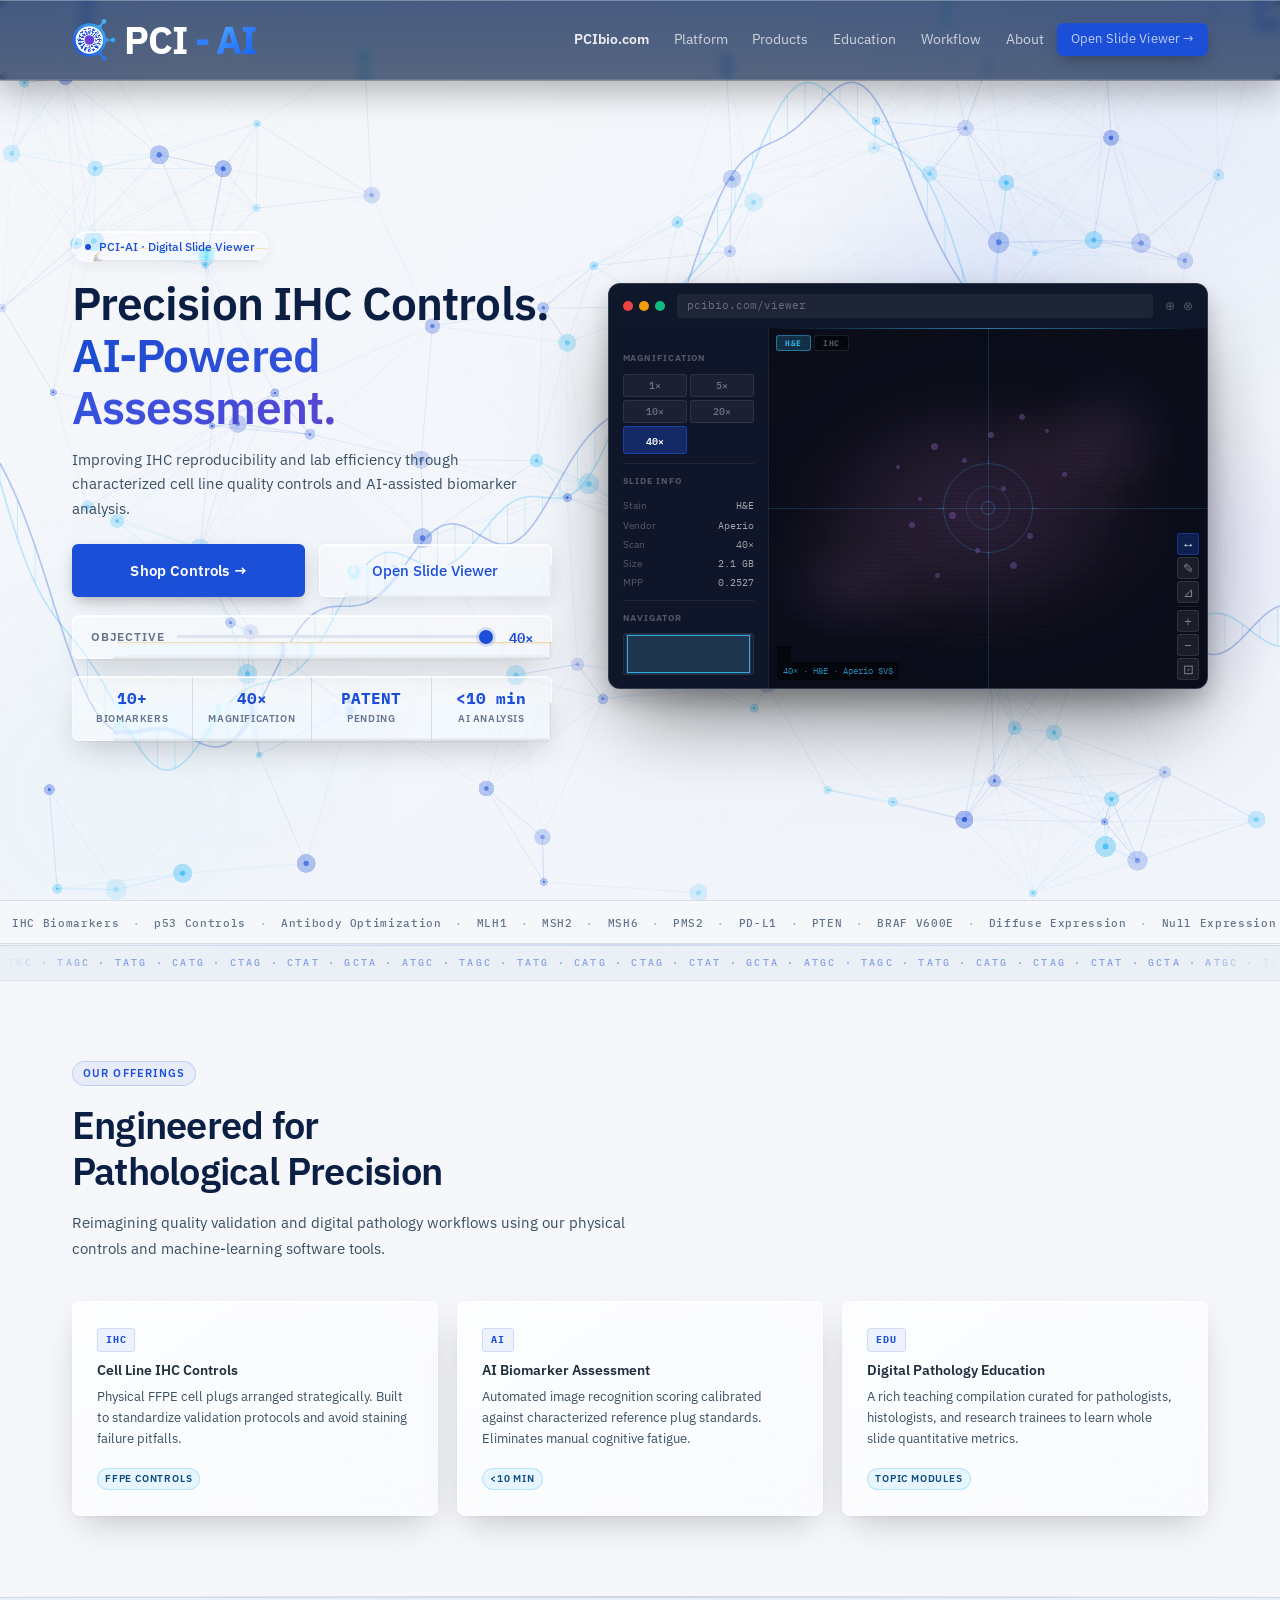
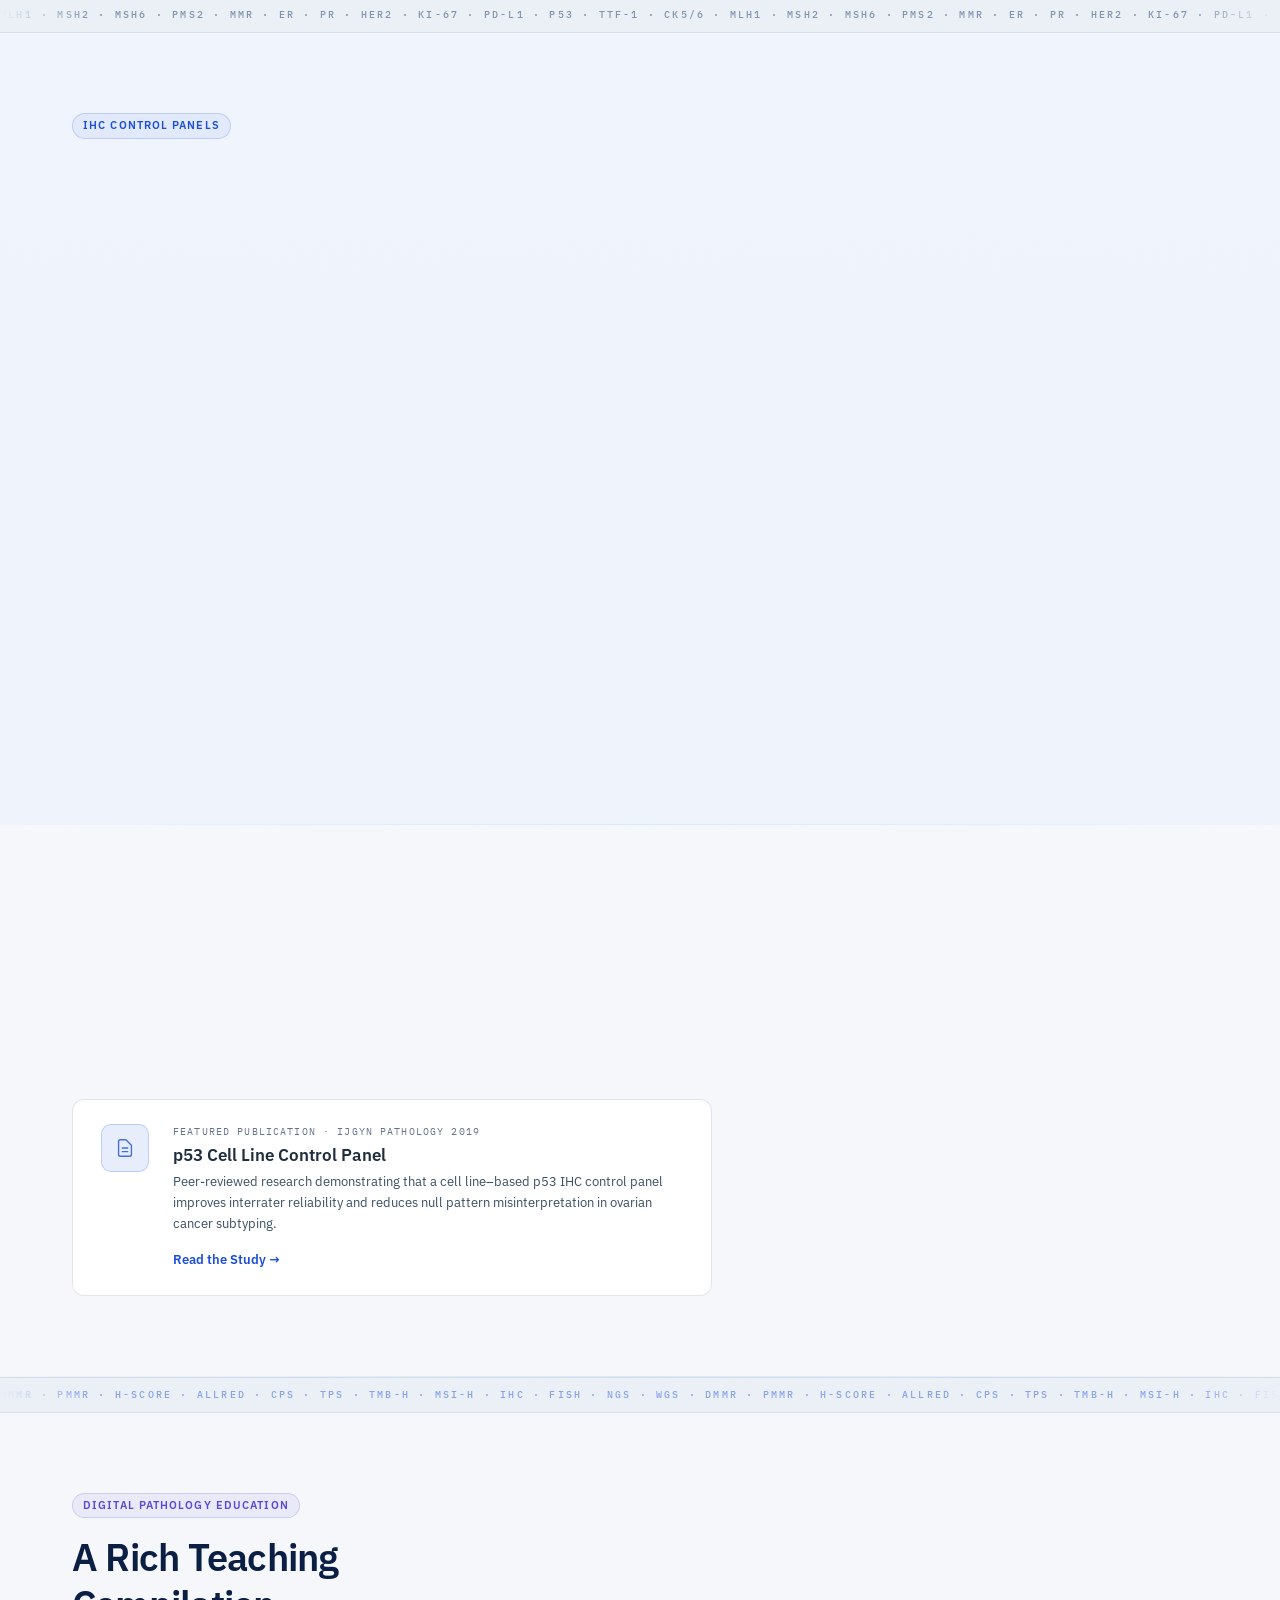
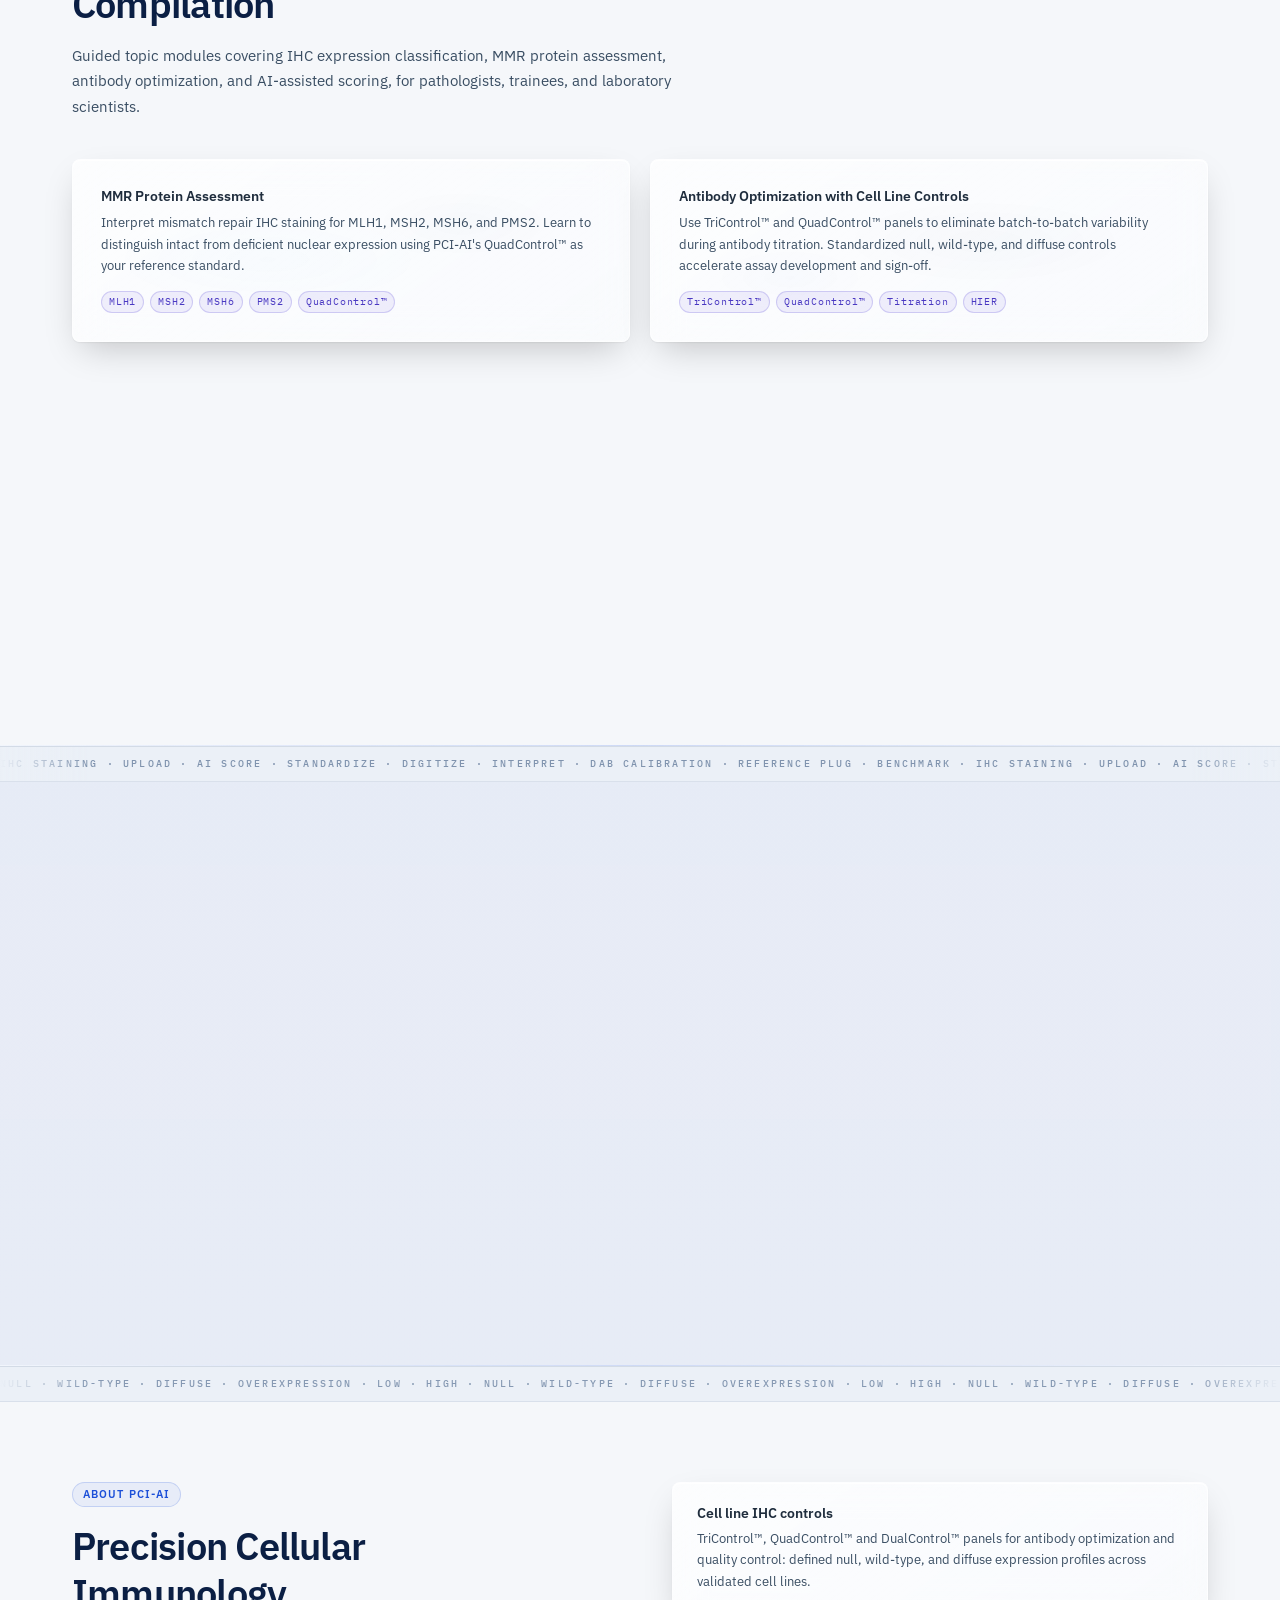
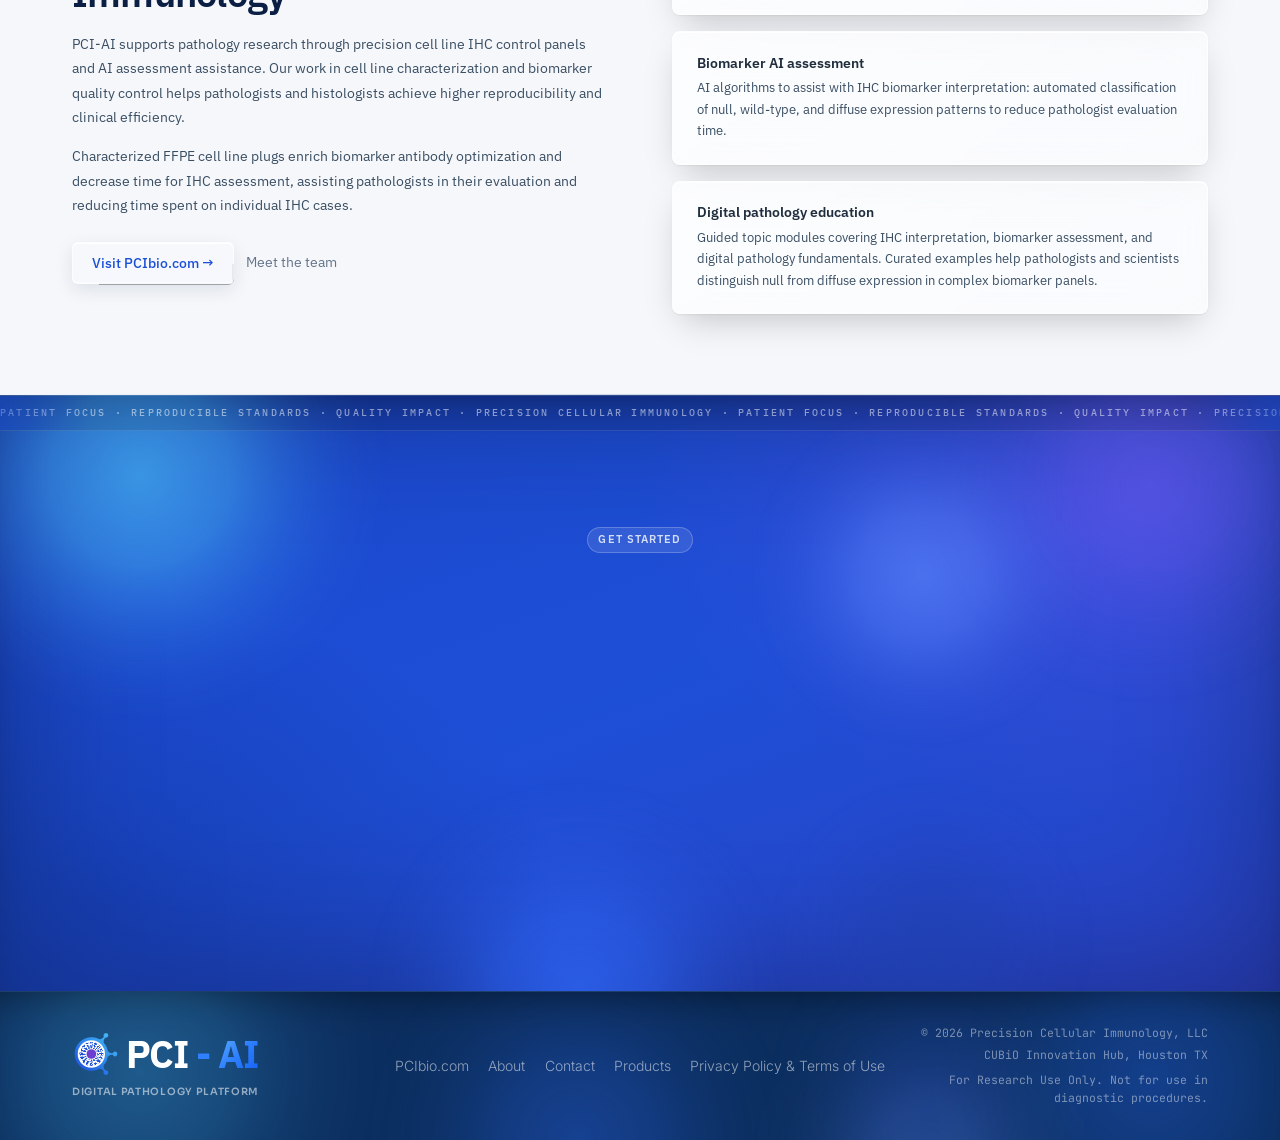
==== commit 4d3cf6b4: "Perf: batched particle lines and sprites, no blur filters on lava, rAF cursor glow, glass only where" ====
--- a/index.html
+++ b/index.html
@@ -20,7 +20,7 @@
   <meta name="twitter:card" content="summary_large_image">
   <link rel="preconnect" href="https://fonts.googleapis.com">
   <link rel="preconnect" href="https://fonts.gstatic.com" crossorigin>
-  <link rel="stylesheet" href="/static/css/main.css?v=20261008j">
+  <link rel="stylesheet" href="/static/css/main.css?v=20261014a">
   <link href="https://fonts.googleapis.com/css2?family=IBM+Plex+Sans:wght@400;500;600;700&family=IBM+Plex+Mono:wght@400;500;600&display=swap" rel="stylesheet">
 </head>
 <body>
@@ -494,9 +494,10 @@
 
     /* ── Mouse glow ───────────────────────────────── */
     const mouseGlow = document.getElementById('mouseGlow');
+    let gx = 0, gy = 0, gq = false;
     if (!REDUCED) document.addEventListener('mousemove', e => {
-      mouseGlow.style.left = e.clientX + 'px';
-      mouseGlow.style.top  = e.clientY + 'px';
+      gx = e.clientX; gy = e.clientY;
+      if (!gq) { gq = true; requestAnimationFrame(function () { gq = false; mouseGlow.style.transform = 'translate3d(' + (gx - 200) + 'px,' + (gy - 200) + 'px,0)'; }); }
     });
 
     /* ── Nav scroll ───────────────────────────────── */
@@ -616,7 +617,7 @@
       window.addEventListener('resize', resize, { passive: true });
 
       /* Particles */
-      const NUM_P  = SMALL ? 45 : 140;
+      const NUM_P  = SMALL ? 45 : 110;
       const MAX_D  = 210;
       const pts    = [];
 
@@ -631,7 +632,17 @@
           c:  Math.random() > 0.5 ? '27,79,216' : '56,189,248',
         };
       }
-      for (var i = 0; i < NUM_P; i++) pts.push(mkPt());
+      for (var i = 0; i < NUM_P; i++) { var np = mkPt(); np.blue = np.c === '27,79,216'; pts.push(np); }
+      var NB = 6, bucketsB = [], bucketsS = [];
+      for (var bk = 0; bk < NB; bk++) { bucketsB.push([]); bucketsS.push([]); }
+      function sprite(c) {
+        var sc = document.createElement('canvas'); sc.width = sc.height = 64;
+        var g = sc.getContext('2d');
+        g.fillStyle = 'rgba(' + c + ',0.42)'; g.beginPath(); g.arc(32, 32, 32, 0, Math.PI * 2); g.fill();
+        g.fillStyle = 'rgba(' + c + ',1)';    g.beginPath(); g.arc(32, 32, 32 / 3.5, 0, Math.PI * 2); g.fill();
+        return sc;
+      }
+      var spriteB = sprite('27,79,216'), spriteS = sprite('56,189,248');
 
       /* DNA helix — single full-screen wandering strand */
       var dnaph   = 0;   /* helix scroll phase */
@@ -756,8 +767,14 @@
         }
       }
 
-      function frame() {
-        if (document.hidden) { requestAnimationFrame(frame); return; }
+      var running = true, lastT = 0, heroH = window.innerHeight;
+      document.addEventListener('visibilitychange', function () {
+        if (!document.hidden && !running) { running = true; requestAnimationFrame(frame); }
+      });
+      function frame(t) {
+        if (document.hidden) { running = false; return; }
+        if (window.scrollY > heroH && t - lastT < 32) { requestAnimationFrame(frame); return; }
+        lastT = t;
         ctx.clearRect(0, 0, canvas.width, canvas.height);
 
         /* Slowly lerp the repulsion scale in and out */
@@ -779,25 +796,34 @@
         dnaSph2 += 0.007;
         drawDNA();
 
-        /* Connection lines */
+        /* Connection lines: bucketed by opacity, one stroke per bucket */
         ctx.lineWidth = 0.5;
+        for (var k = 0; k < NB; k++) { bucketsB[k].length = 0; bucketsS[k].length = 0; }
         for (var a = 0; a < pts.length; a++) {
+          var pa = pts[a];
           for (var b = a + 1; b < pts.length; b++) {
-            var dx = pts[a].x - pts[b].x;
-            var dy = pts[a].y - pts[b].y;
+            var dx = pa.x - pts[b].x;
+            if (dx > MAX_D || dx < -MAX_D) continue;
+            var dy = pa.y - pts[b].y;
             var d2 = dx * dx + dy * dy;
             if (d2 < MAX_D * MAX_D) {
-              var fade = (1 - Math.sqrt(d2) / MAX_D) * 0.42;
-              ctx.beginPath();
-              ctx.moveTo(pts[a].x, pts[a].y);
-              ctx.lineTo(pts[b].x, pts[b].y);
-              ctx.strokeStyle = 'rgba(' + pts[a].c + ',' + fade + ')';
-              ctx.stroke();
+              var bi = Math.min(NB - 1, Math.floor(Math.sqrt(d2) / MAX_D * NB));
+              (pa.blue ? bucketsB : bucketsS)[bi].push(pa.x, pa.y, pts[b].x, pts[b].y);
             }
           }
         }
-
-        /* Particles */
+        for (var k2 = 0; k2 < NB; k2++) {
+          var fade = (1 - (k2 + 0.5) / NB) * 0.42;
+          [[bucketsB[k2], '27,79,216'], [bucketsS[k2], '56,189,248']].forEach(function (bk) {
+            var L = bk[0]; if (!L.length) return;
+            ctx.beginPath();
+            for (var q = 0; q < L.length; q += 4) { ctx.moveTo(L[q], L[q + 1]); ctx.lineTo(L[q + 2], L[q + 3]); }
+            ctx.strokeStyle = 'rgba(' + bk[1] + ',' + fade + ')';
+            ctx.stroke();
+          });
+        }
+
+        /* Particles: pre-rendered sprites */
         for (var pi = 0; pi < pts.length; pi++) {
           var p = pts[pi];
           p.x += p.vx; p.y += p.vy;
@@ -805,15 +831,11 @@
           if (p.x > canvas.width)  p.x = 0;
           if (p.y < 0) p.y = canvas.height;
           if (p.y > canvas.height) p.y = 0;
-          ctx.beginPath();
-          ctx.arc(p.x, p.y, p.r * 3.5, 0, Math.PI * 2);
-          ctx.fillStyle = 'rgba(' + p.c + ',' + (p.op * 0.42) + ')';
-          ctx.fill();
-          ctx.beginPath();
-          ctx.arc(p.x, p.y, p.r, 0, Math.PI * 2);
-          ctx.fillStyle = 'rgba(' + p.c + ',' + p.op + ')';
-          ctx.fill();
+          var R = p.r * 3.5;
+          ctx.globalAlpha = p.op;
+          ctx.drawImage(p.blue ? spriteB : spriteS, p.x - R, p.y - R, R * 2, R * 2);
         }
+        ctx.globalAlpha = 1;
 
         requestAnimationFrame(frame);
       }
@@ -979,6 +1001,6 @@
       });
     })();
   </script>
-  <script src="/static/js/liquid-glass.js?v=20261008j" defer></script>
+  <script src="/static/js/liquid-glass.js?v=20261014a" defer></script>
 </body>
 </html>
--- a/static/css/main.css
+++ b/static/css/main.css
@@ -94,8 +94,8 @@
 .mouse-glow {
   position: fixed; width: 400px; height: 400px; border-radius: 50%;
   background: radial-gradient(circle, rgba(27,79,216,0.05) 0%, transparent 60%);
-  pointer-events: none; z-index: 0;
-  transform: translate(-50%,-50%); mix-blend-mode: multiply;
+  pointer-events: none; z-index: 0; left: 0; top: 0;
+  transform: translate3d(-400px,-400px,0); mix-blend-mode: multiply; will-change: transform;
 }
 
 /* ── Nav ──────────────────────────────────────────────────── */
@@ -843,7 +843,7 @@
 .footer { background: #0B2E5F; }
 .lava { position: absolute; inset: 0; z-index: 0; pointer-events: none; }
 .lava span {
-  position: absolute; border-radius: 9999px; filter: blur(60px); opacity: 0.75;
+  position: absolute; border-radius: 9999px; opacity: 0.75;
   mix-blend-mode: screen; will-change: transform;
 }
 .lava span:nth-child(1) { width: 520px; height: 520px; left: -120px; top: -180px;
@@ -1106,3 +1106,7 @@
 .stat-num { font-size: 16px; }
 .hero-visual { max-width: 600px; }
 .mockup-app { height: 360px; }
+
+/* Perf: lava blobs soften via gradient falloff instead of a per-frame blur filter */
+.lava { overflow: hidden; }
+.lava span { background-size: 100% 100%; -webkit-mask-image: radial-gradient(closest-side, #000 35%, transparent 100%); mask-image: radial-gradient(closest-side, #000 35%, transparent 100%); }
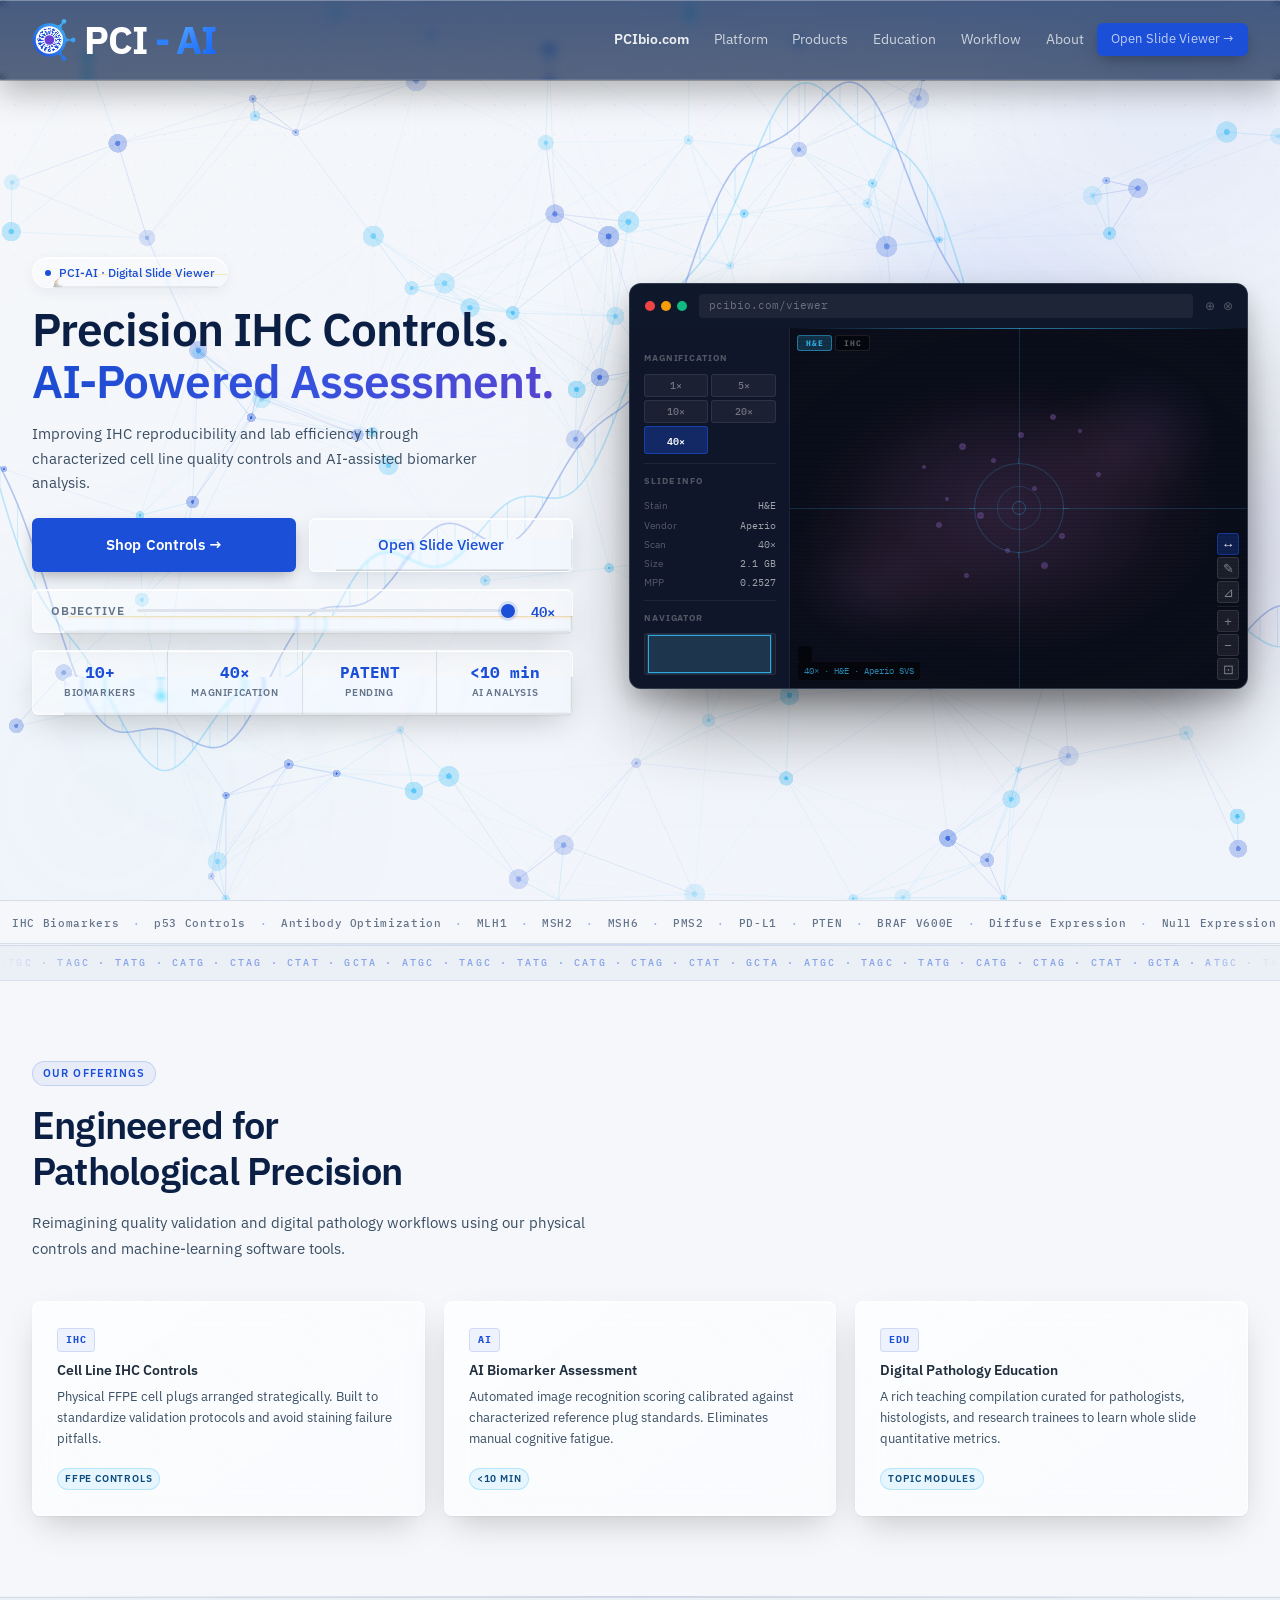
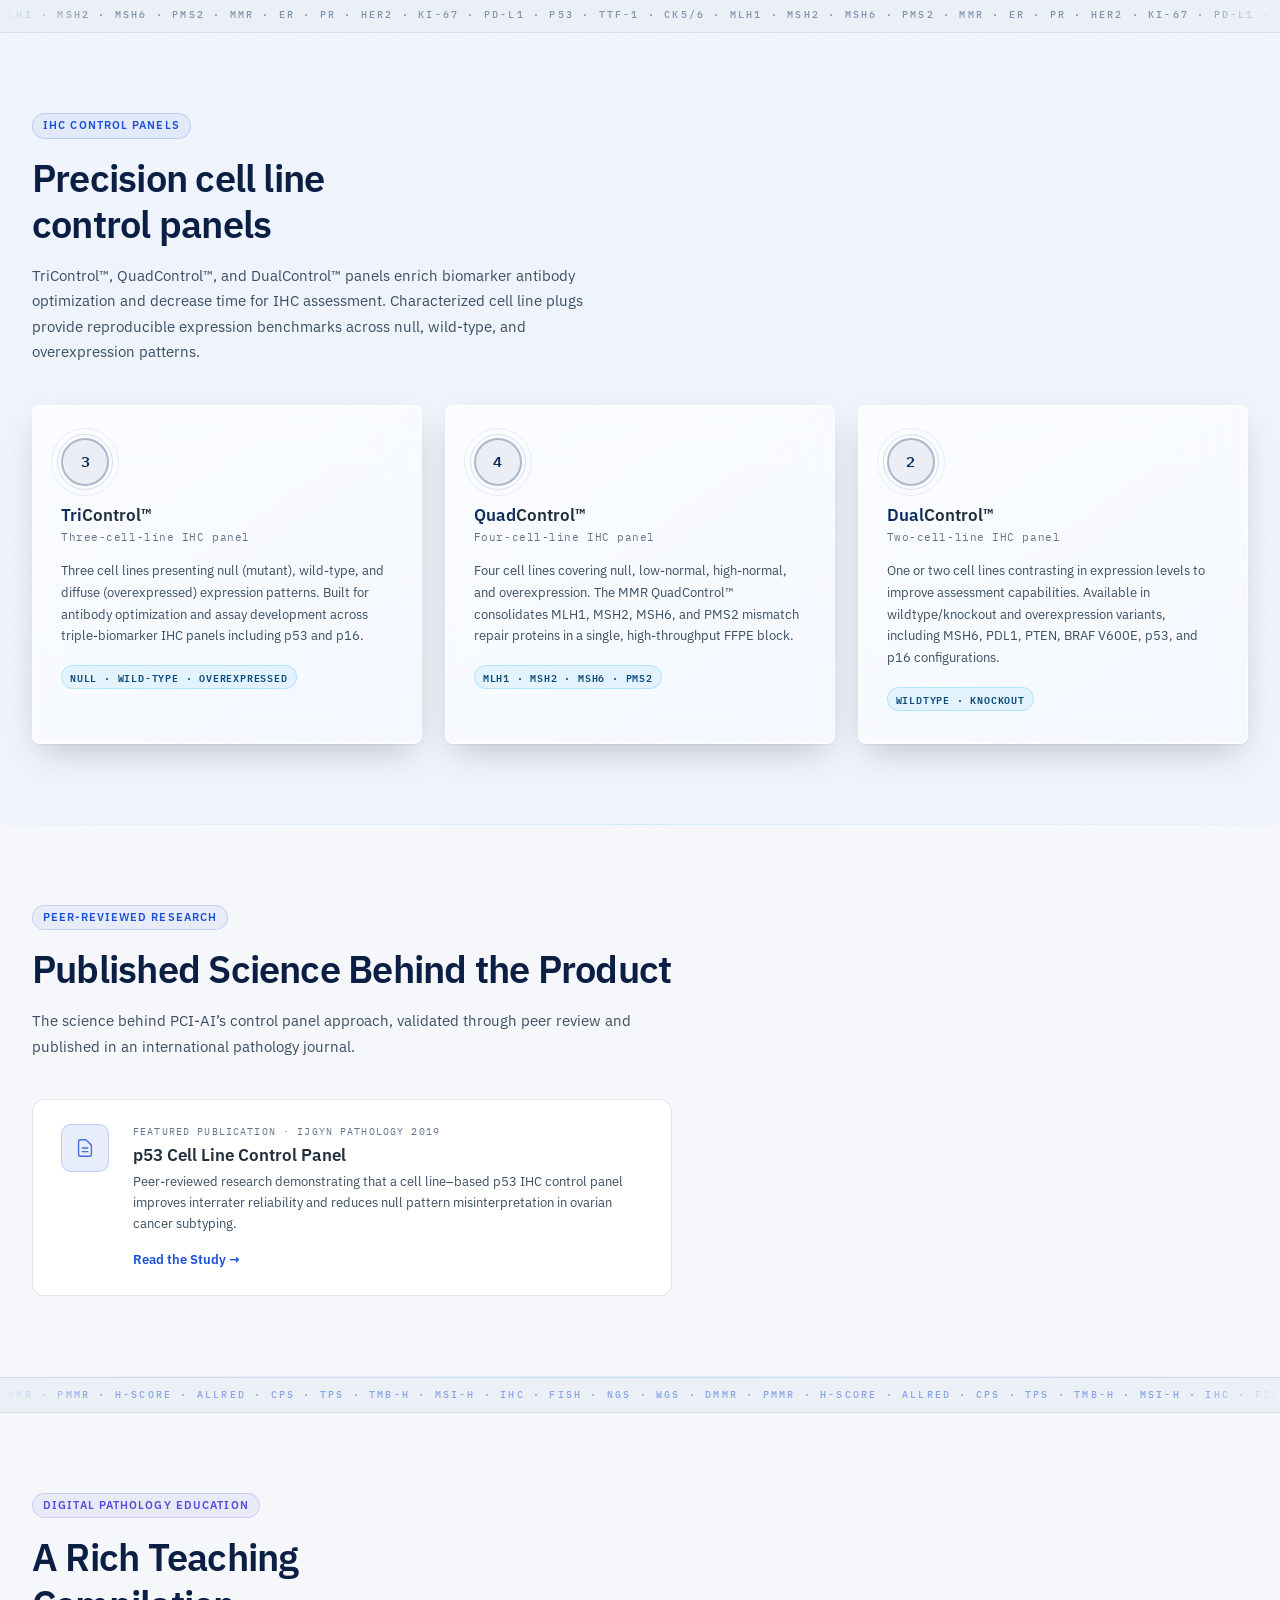
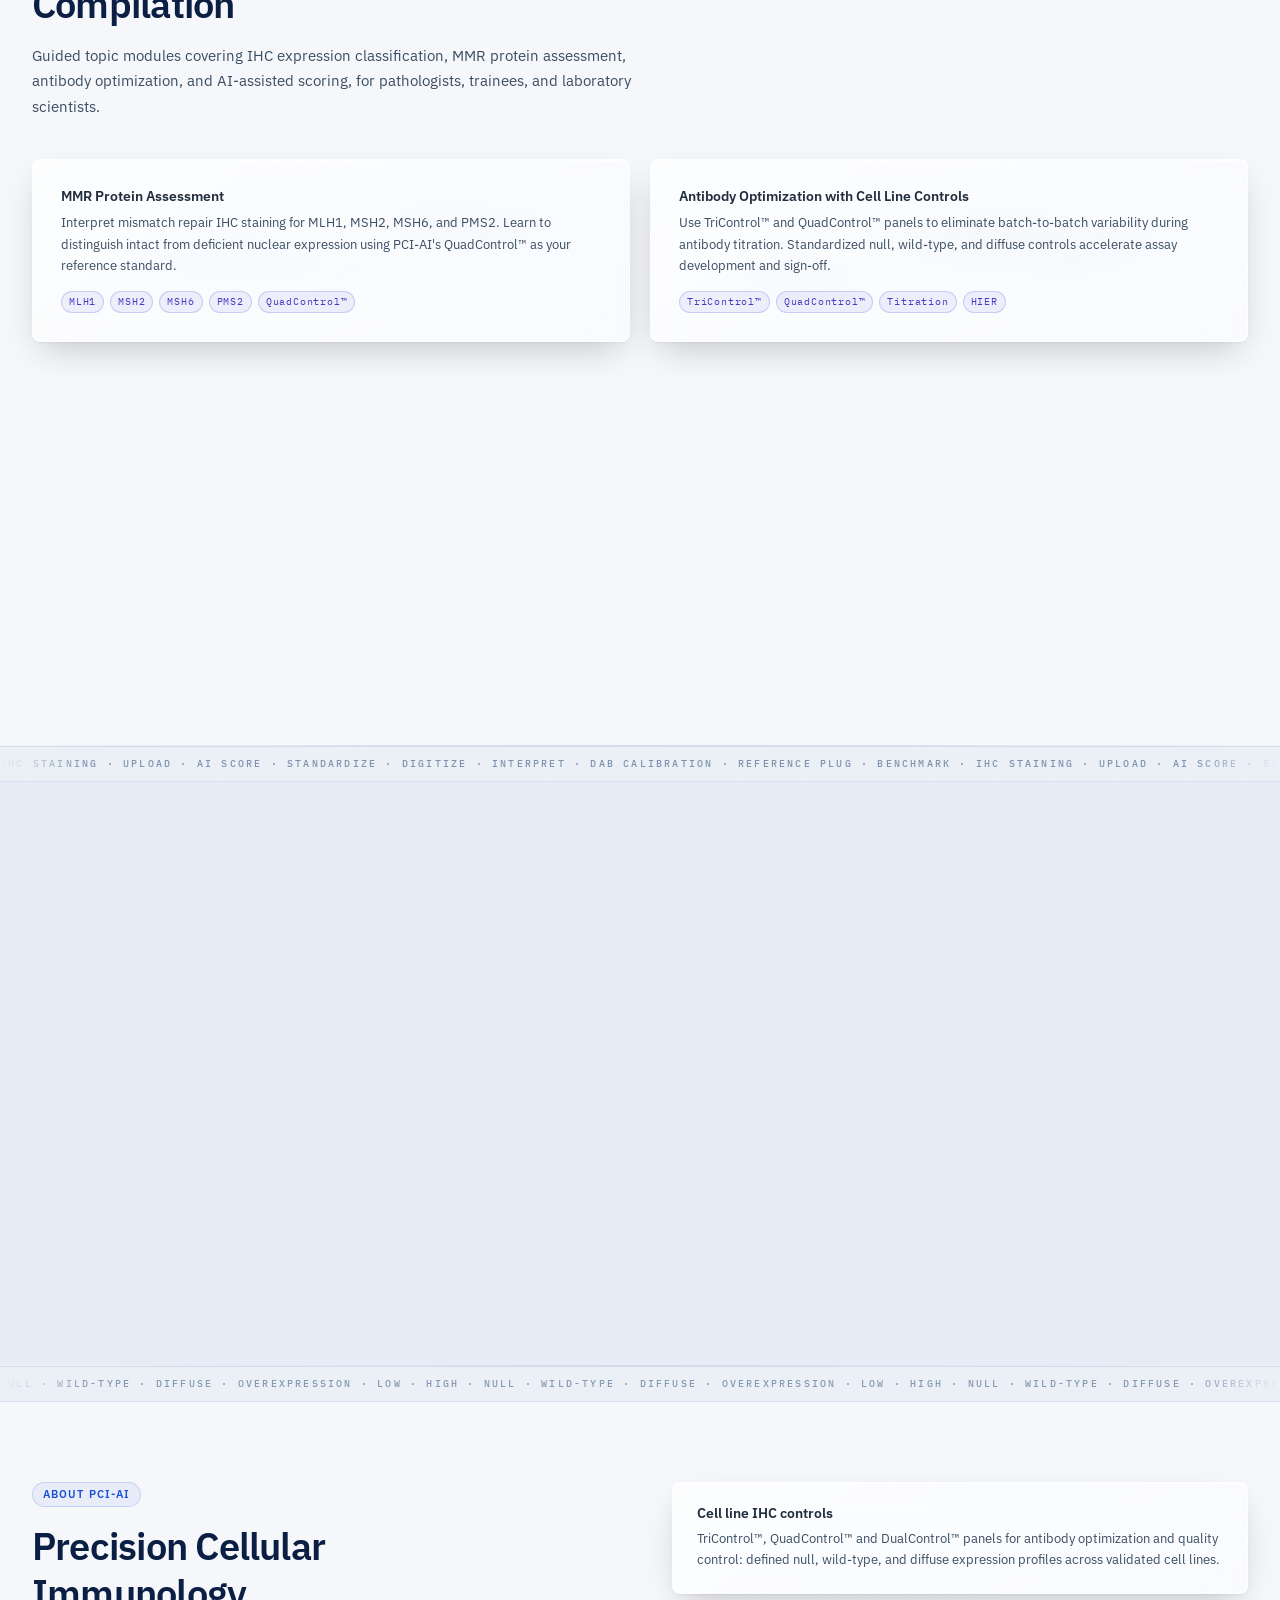
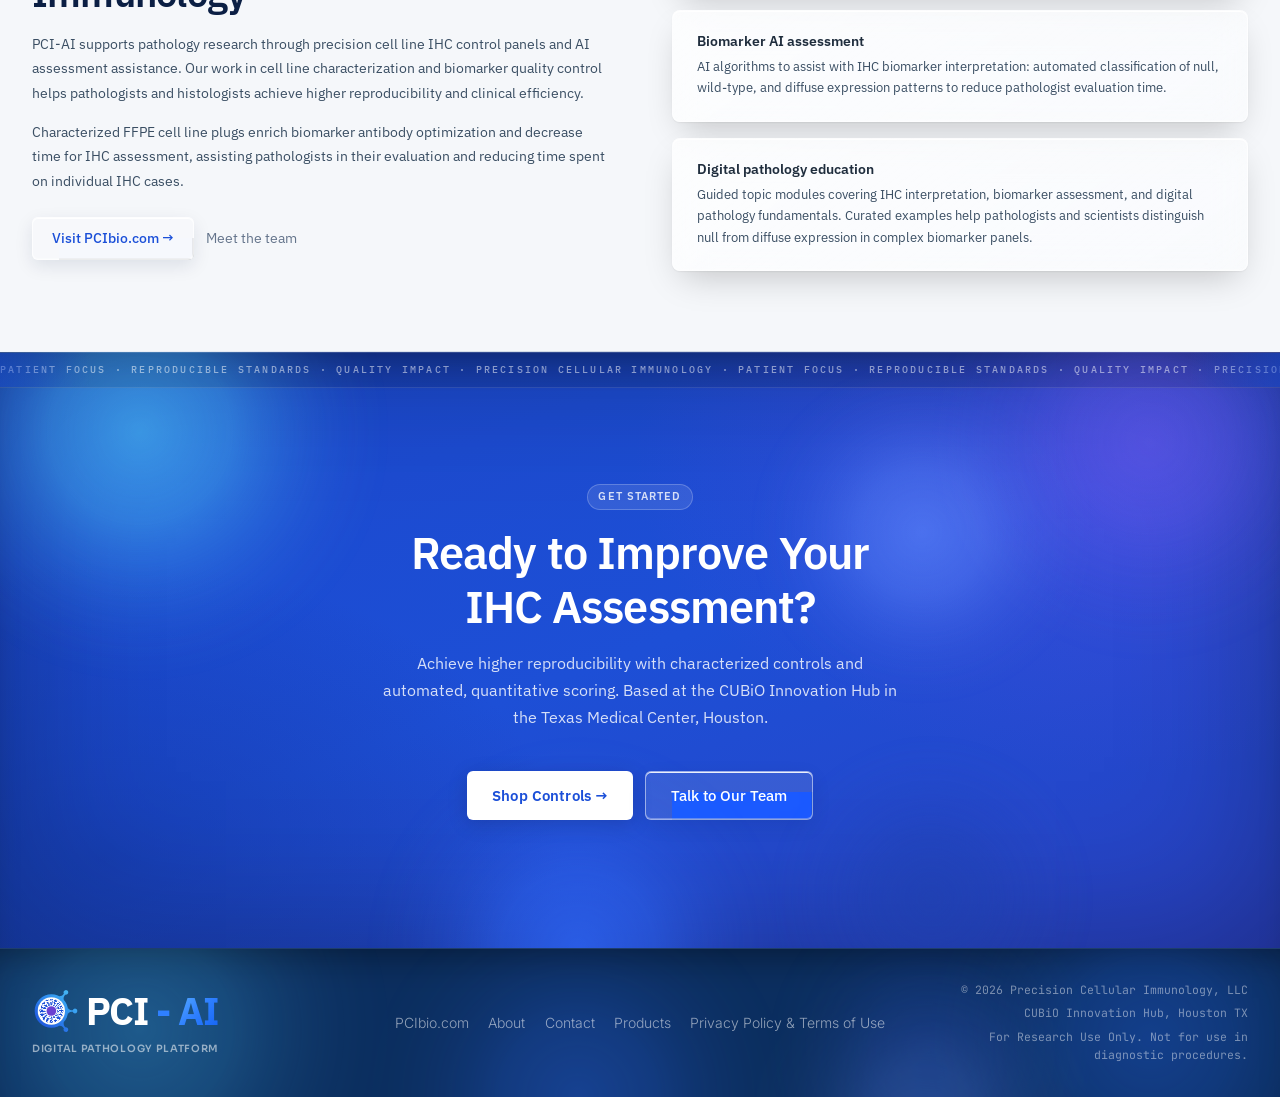
==== commit 750d168e: "Match pcibio.com container width (1280px, 32px gutters) Co-Authored-By: Claude Opus 5.5 <noreply@ant" ====
--- a/index.html
+++ b/index.html
@@ -20,7 +20,7 @@
   <meta name="twitter:card" content="summary_large_image">
   <link rel="preconnect" href="https://fonts.googleapis.com">
   <link rel="preconnect" href="https://fonts.gstatic.com" crossorigin>
-  <link rel="stylesheet" href="/static/css/main.css?v=20261014a">
+  <link rel="stylesheet" href="/static/css/main.css?v=20261014b">
   <link href="https://fonts.googleapis.com/css2?family=IBM+Plex+Sans:wght@400;500;600;700&family=IBM+Plex+Mono:wght@400;500;600&display=swap" rel="stylesheet">
 </head>
 <body>
@@ -1001,6 +1001,6 @@
       });
     })();
   </script>
-  <script src="/static/js/liquid-glass.js?v=20261014a" defer></script>
+  <script src="/static/js/liquid-glass.js?v=20261014b" defer></script>
 </body>
 </html>
--- a/static/css/main.css
+++ b/static/css/main.css
@@ -790,7 +790,7 @@
 
 /* ── Premium layer ─────────────────────────────────────────── */
 :root {
-  --content-max: 1200px;
+  --content-max: 1280px;
   --violet:      #A99CFF;
   --sky:         #4CC3F5;
   --glass-light: rgba(255,255,255,0.58);
@@ -1110,3 +1110,8 @@
 /* Perf: lava blobs soften via gradient falloff instead of a per-frame blur filter */
 .lava { overflow: hidden; }
 .lava span { background-size: 100% 100%; -webkit-mask-image: radial-gradient(closest-side, #000 35%, transparent 100%); mask-image: radial-gradient(closest-side, #000 35%, transparent 100%); }
+
+/* Match pcibio.com container: 1280px max, 32px gutters */
+.hero .hero-content { flex: 0 1 560px; }
+.hero .hero-actions, .hero .zoom-slider-wrap, .hero .hero-stats { max-width: 560px; }
+.hero-visual { max-width: 640px; }
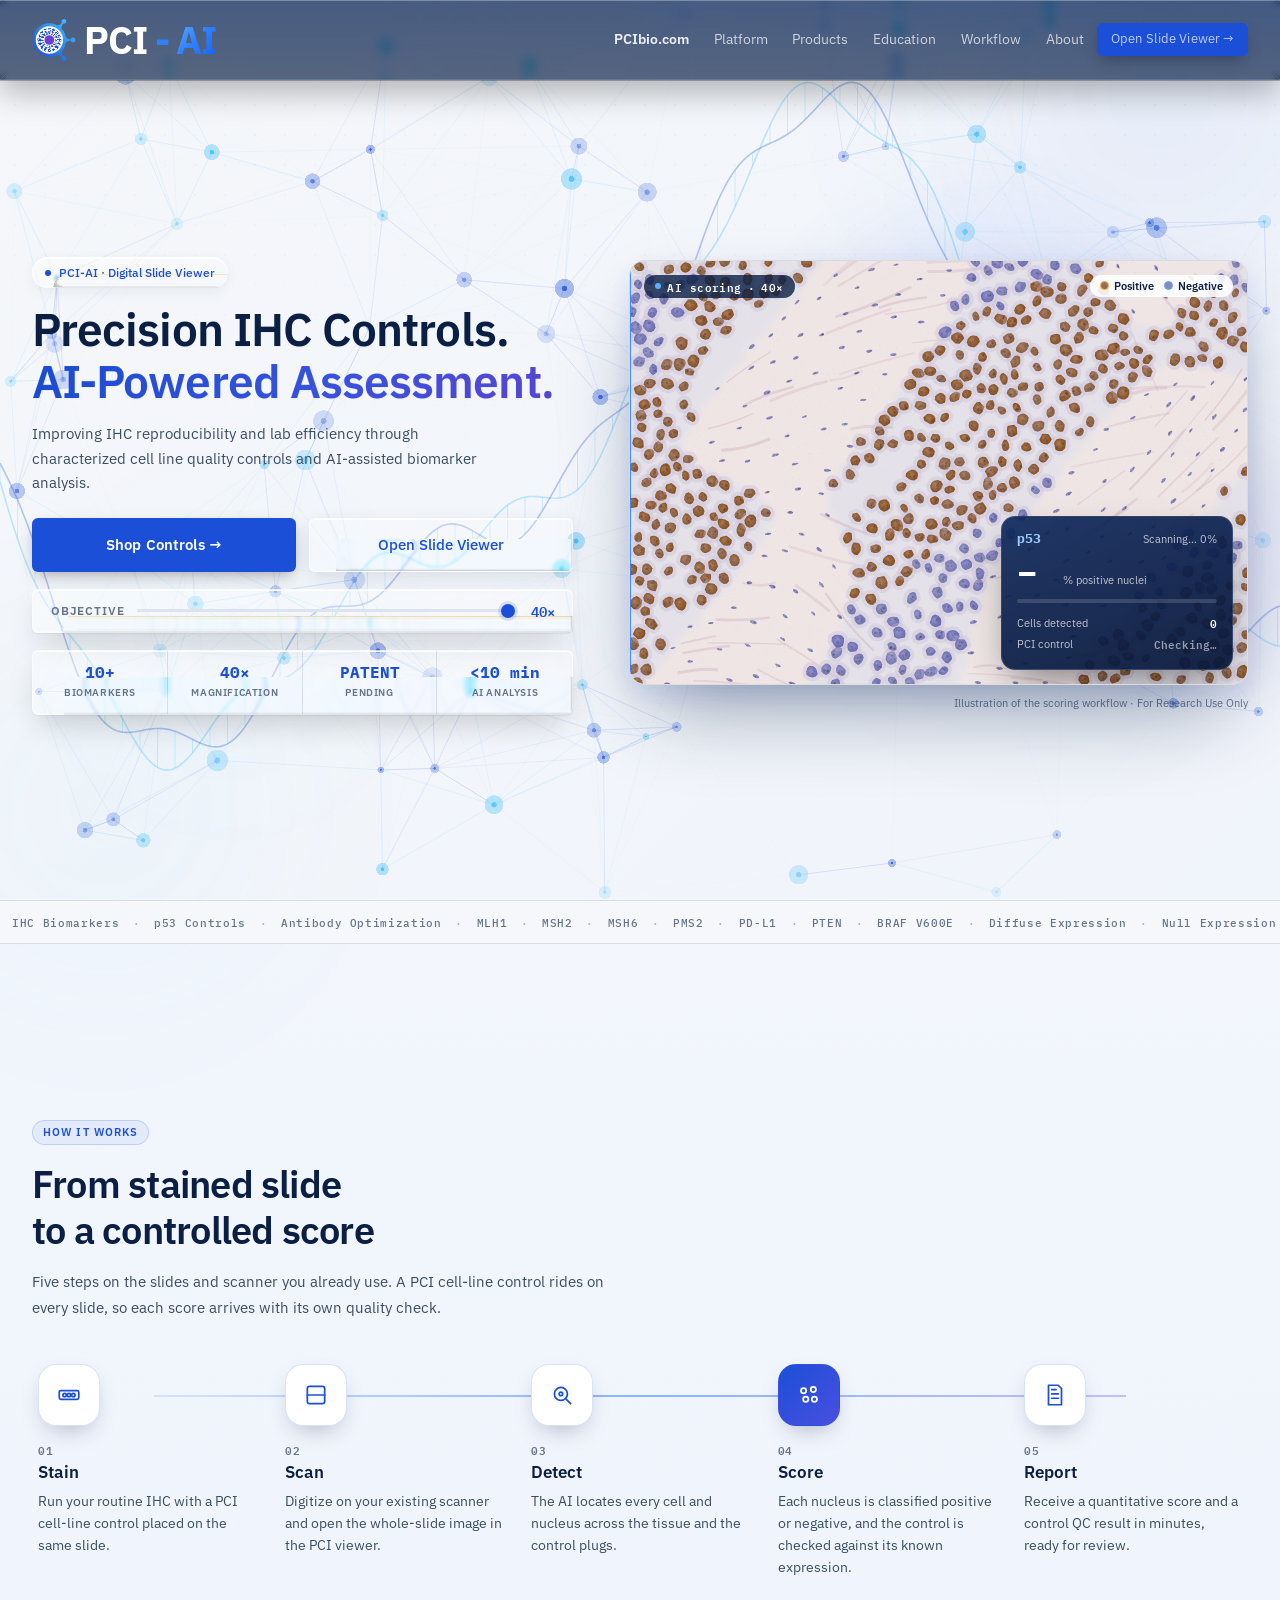
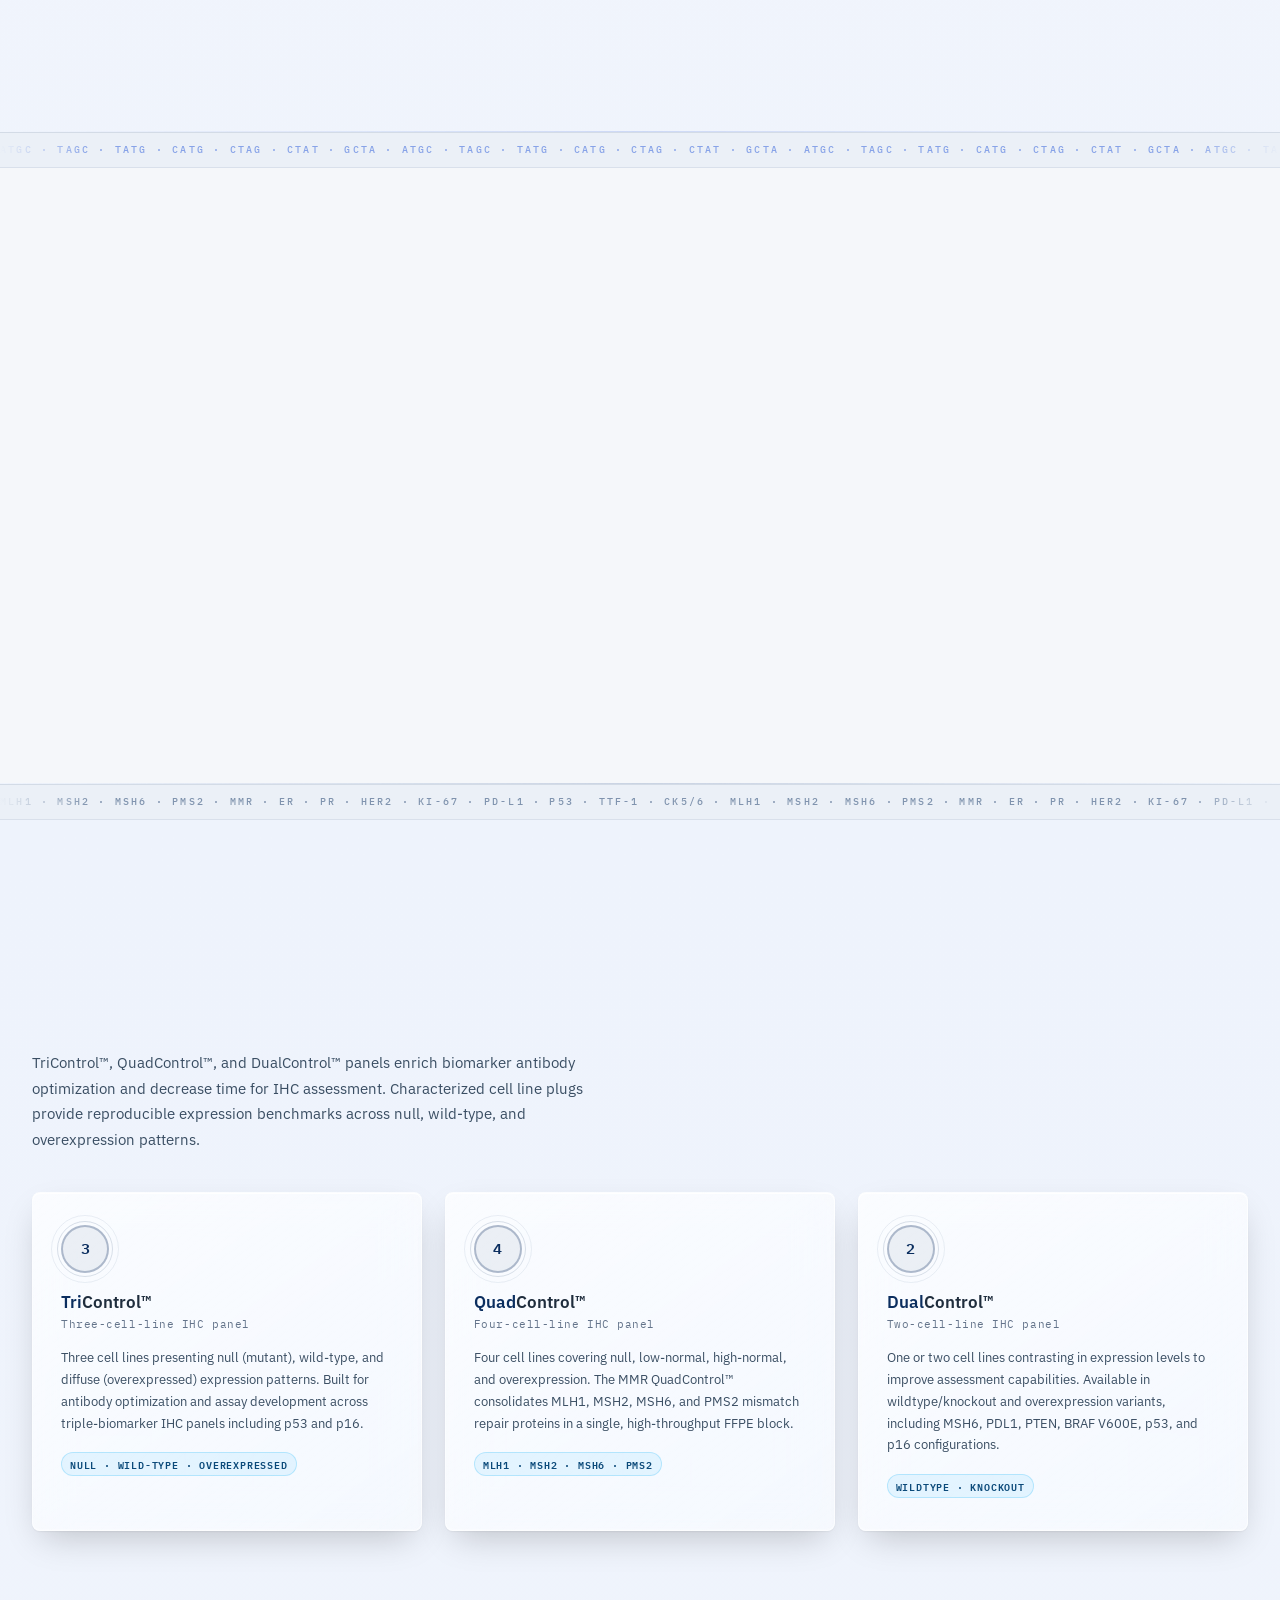
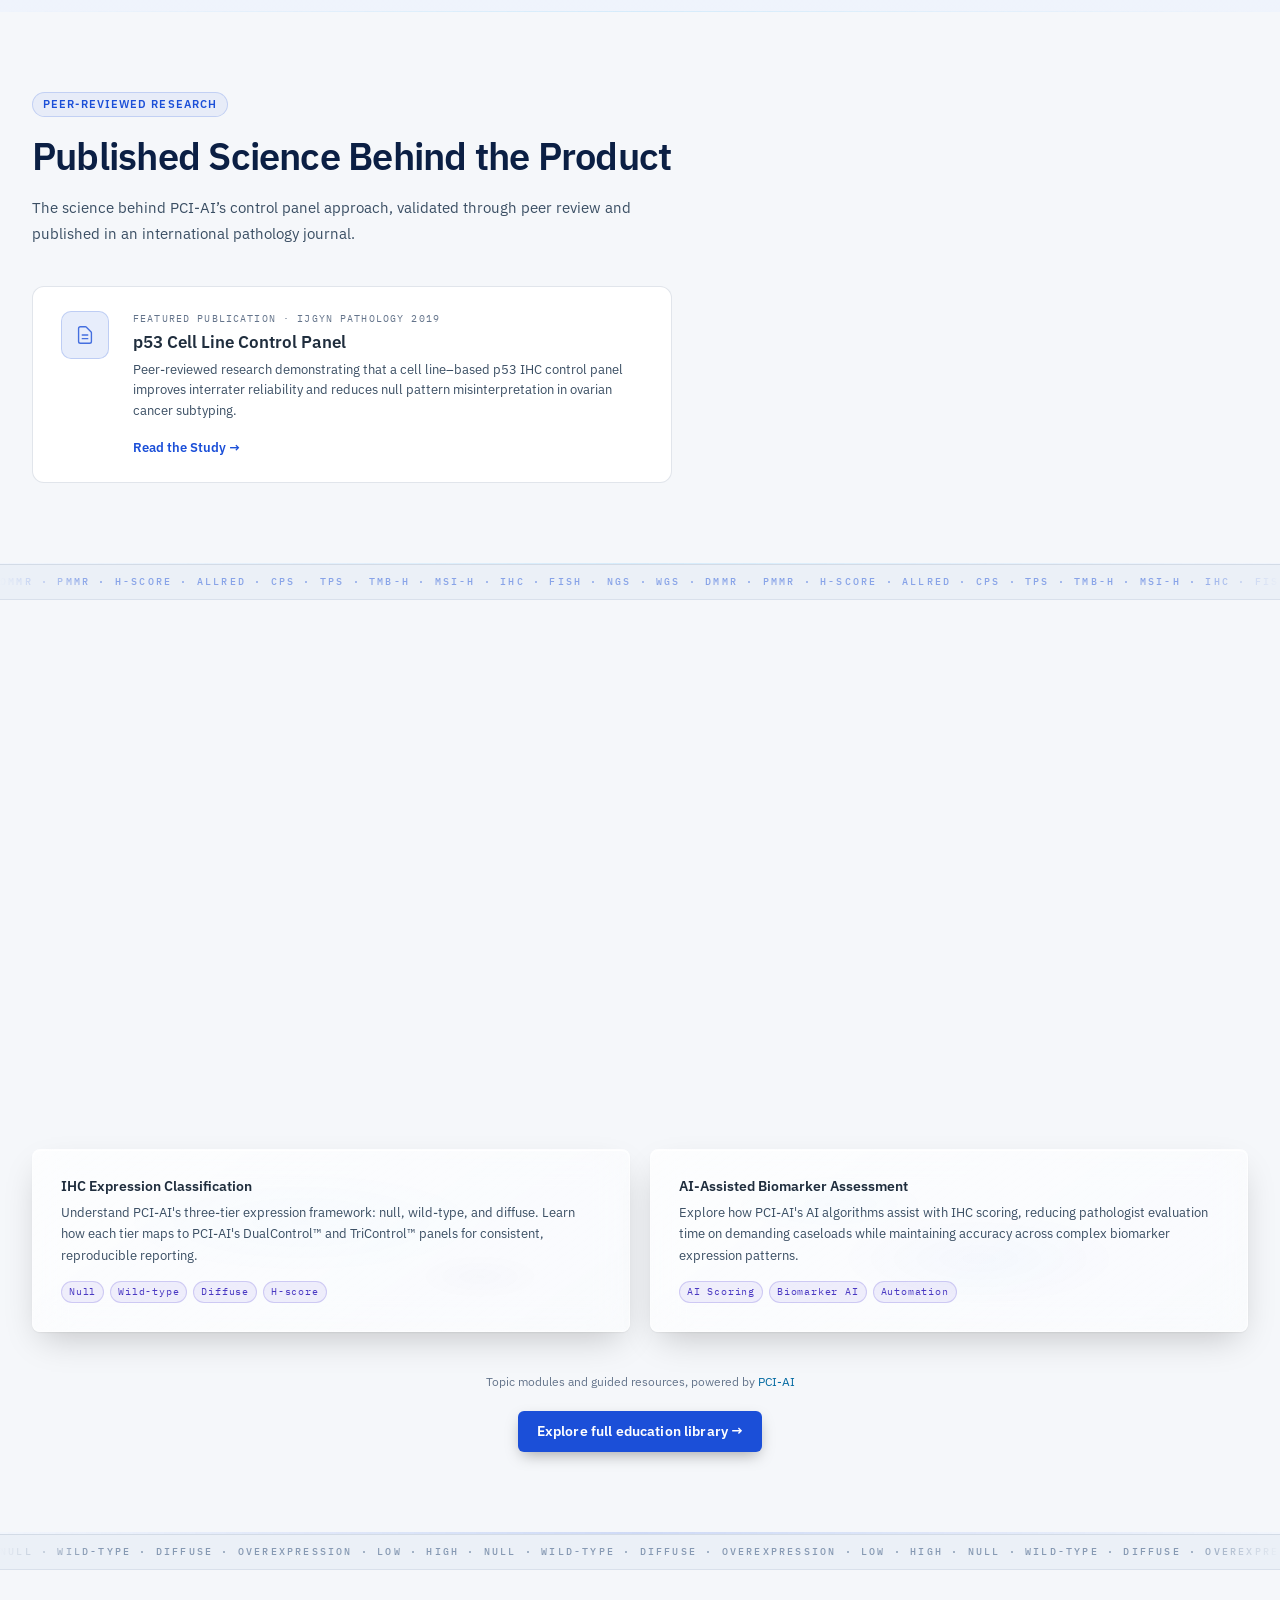
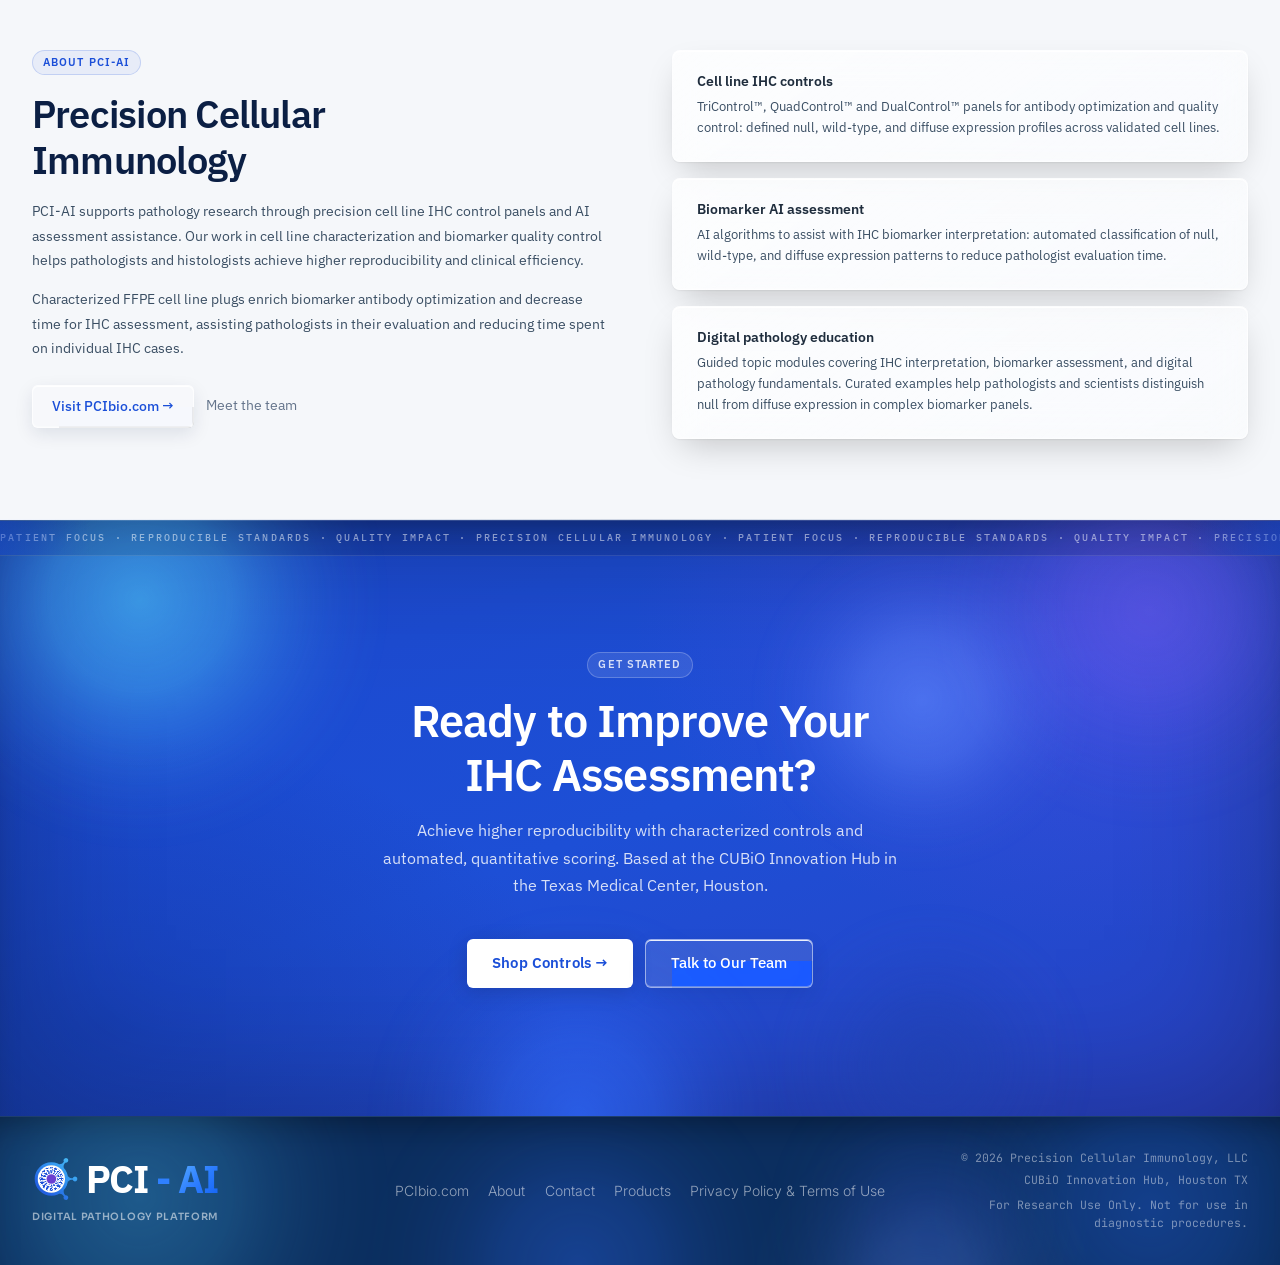
==== commit fed96fc4: "feat: AI scan hero illustration and five-step How it works section" ====
--- a/index.html
+++ b/index.html
@@ -20,7 +20,7 @@
   <meta name="twitter:card" content="summary_large_image">
   <link rel="preconnect" href="https://fonts.googleapis.com">
   <link rel="preconnect" href="https://fonts.gstatic.com" crossorigin>
-  <link rel="stylesheet" href="/static/css/main.css?v=20261014b">
+  <link rel="stylesheet" href="/static/css/main.css?v=20261019b">
   <link href="https://fonts.googleapis.com/css2?family=IBM+Plex+Sans:wght@400;500;600;700&family=IBM+Plex+Mono:wght@400;500;600&display=swap" rel="stylesheet">
 </head>
 <body>
@@ -100,100 +100,21 @@
 
     <!-- Browser mockup -->
     <div class="hero-visual reveal-right delay-2">
-      <div class="viewer-float">
-      <div class="viewer-mockup">
-        <div class="mockup-bar">
-          <div class="mockup-dots"><span></span><span></span><span></span></div>
-          <div class="mockup-url">pcibio.com/viewer</div>
-          <div class="mockup-controls" aria-hidden="true"><span>⊕</span><span>⊗</span></div>
-        </div>
-        <div class="mockup-app">
-          <div class="mockup-sidebar">
-            <div class="mock-section-label">Magnification</div>
-            <div class="mock-mags">
-              <button class="mag-btn" data-idx="0">1×</button>
-              <button class="mag-btn" data-idx="1">5×</button>
-              <button class="mag-btn" data-idx="2">10×</button>
-              <button class="mag-btn" data-idx="3">20×</button>
-              <button class="mag-btn active" data-idx="4">40×</button>
-            </div>
-            <div class="mock-divider"></div>
-            <div class="mock-section-label">Slide info</div>
-            <div class="mock-info"><span>Stain</span><span>H&amp;E</span></div>
-            <div class="mock-info"><span>Vendor</span><span>Aperio</span></div>
-            <div class="mock-info"><span>Scan</span><span id="mockMagVal">40×</span></div>
-            <div class="mock-info"><span>Size</span><span>2.1 GB</span></div>
-            <div class="mock-info"><span>MPP</span><span>0.2527</span></div>
-            <div class="mock-divider"></div>
-            <div class="mock-section-label">Navigator</div>
-            <div class="mock-thumb"><div class="thumb-viewport" id="thumbViewport"></div></div>
-          </div>
-
-          <div class="mockup-canvas" id="mockCanvas">
-            <!-- Tissue pan container — draggable -->
-            <div class="tissue-pan" id="tissuePan">
-              <div class="canvas-eosin"></div>
-              <div class="canvas-hema"></div>
-              <div class="tissue-layer"></div>
-              <div class="tissue-layer"></div>
-              <div class="tissue-layer"></div>
-              <div class="nuclei-layer">
-                <div class="nucleus" style="width:7px;height:7px;top:32%;left:37%"></div>
-                <div class="nucleus" style="width:5px;height:5px;top:36%;left:44%"></div>
-                <div class="nucleus" style="width:6px;height:6px;top:29%;left:50%"></div>
-                <div class="nucleus" style="width:5px;height:5px;top:44%;left:53%"></div>
-                <div class="nucleus" style="width:7px;height:7px;top:51%;left:41%"></div>
-                <div class="nucleus" style="width:4px;height:4px;top:47%;left:34%"></div>
-                <div class="nucleus" style="width:6px;height:6px;top:57%;left:59%"></div>
-                <div class="nucleus" style="width:5px;height:5px;top:61%;left:47%"></div>
-                <div class="nucleus" style="width:4px;height:4px;top:28%;left:63%"></div>
-                <div class="nucleus" style="width:6px;height:6px;top:54%;left:32%"></div>
-                <div class="nucleus" style="width:5px;height:5px;top:40%;left:67%"></div>
-                <div class="nucleus" style="width:7px;height:7px;top:65%;left:55%"></div>
-                <div class="nucleus" style="width:4px;height:4px;top:38%;left:29%"></div>
-                <div class="nucleus" style="width:5px;height:5px;top:68%;left:38%"></div>
-                <div class="nucleus" style="width:6px;height:6px;top:24%;left:57%"></div>
-              </div>
-            </div>
-
-            <!-- Fixed UI overlays (not panned) -->
-            <div class="reticle">
-              <div class="reticle-h"></div>
-              <div class="reticle-v"></div>
-              <div class="reticle-ring reticle-ring-outer"></div>
-              <div class="reticle-ring reticle-ring-mid"></div>
-              <div class="reticle-ring reticle-ring-inner"></div>
-              <div class="reticle-tick tick-t"></div>
-              <div class="reticle-tick tick-b"></div>
-              <div class="reticle-tick tick-l"></div>
-              <div class="reticle-tick tick-r"></div>
-            </div>
-            <div class="scan-line"></div>
-
-            <!-- Stain channel selector -->
-            <div class="channel-selector">
-              <button class="chan-btn active" data-chan="he">H&amp;E</button>
-              <button class="chan-btn" data-chan="ihc">IHC</button>
-            </div>
-
-            <!-- Coordinate readout -->
-            <div class="viewer-coord" id="viewerCoord"></div>
-            <div class="zoom-indicator" id="zoomIndicator">40× · H&amp;E · Aperio SVS</div>
-
-            <!-- Toolbar with annotation tools -->
-            <div class="mockup-toolbar">
-              <button class="tool-btn active" data-tool="pan" title="Pan" aria-label="Pan">↔</button>
-              <button class="tool-btn" data-tool="annotate" title="Annotate" aria-label="Annotate">✎</button>
-              <button class="tool-btn" data-tool="measure" title="Measure" aria-label="Measure">⊿</button>
-              <div class="tool-sep"></div>
-              <button id="tbZoomIn" title="Zoom in" aria-label="Zoom in">+</button>
-              <button id="tbZoomOut" title="Zoom out" aria-label="Zoom out">−</button>
-              <button id="tbFit" title="Fit to screen" aria-label="Fit to screen">⊡</button>
-            </div>
+      <div class="ai-scan" id="aiScan">
+        <canvas id="scanCanvas" role="img" aria-label="Animation: AI scans an IHC-stained tissue section, classifies each nucleus as positive or negative and reports a score"></canvas>
+        <div class="scan-chip"><span class="scan-dot"></span><span>AI scoring</span> · <span id="scanMag">40×</span></div>
+        <div class="scan-legend" aria-hidden="true"><span><i class="lg-pos"></i>Positive</span><span><i class="lg-neg"></i>Negative</span></div>
+        <div class="scan-card" aria-live="polite">
+          <div class="scan-card-top"><span class="scan-marker" id="scanMarker">p53</span><span class="scan-pattern" id="scanPattern">Scanning…</span></div>
+          <div class="scan-score"><span id="scanPct">0</span><small>% positive nuclei</small></div>
+          <div class="scan-bar"><span id="scanBar"></span></div>
+          <div class="scan-rows">
+            <div><span>Cells detected</span><b id="scanCells">0</b></div>
+            <div><span>PCI control</span><b id="scanCtrl" class="ctrl-wait">Checking…</b></div>
           </div>
         </div>
       </div>
-      </div>
+      <p class="scan-note">Illustration of the scoring workflow · For Research Use Only</p>
     </div>
   </section>
 
@@ -240,6 +161,47 @@
     </div>
   </div>
 
+  <!-- ── How it works ─────────────────────────────── -->
+  <section class="how-section" id="workflow">
+    <div class="section-wrap">
+      <div class="section-tag reveal">How it works</div>
+      <h2 class="reveal delay-1">From stained slide<br>to a controlled score</h2>
+      <p class="section-sub reveal delay-2">Five steps on the slides and scanner you already use. A PCI cell-line control rides on every slide, so each score arrives with its own quality check.</p>
+      <ol class="how-steps">
+        <li class="how-step reveal delay-1">
+          <div class="how-ico" aria-hidden="true"><svg viewBox="0 0 24 24"><rect x="3" y="8" width="18" height="8" rx="1.5"/><circle cx="8" cy="12" r="1.6"/><circle cx="12" cy="12" r="1.6"/><circle cx="16" cy="12" r="1.6"/></svg></div>
+          <span class="how-num">01</span>
+          <h3>Stain</h3>
+          <p>Run your routine IHC with a PCI cell-line control placed on the same slide.</p>
+        </li>
+        <li class="how-step reveal delay-2">
+          <div class="how-ico" aria-hidden="true"><svg viewBox="0 0 24 24"><rect x="4" y="4" width="16" height="16" rx="2"/><path d="M4 12h16"/></svg></div>
+          <span class="how-num">02</span>
+          <h3>Scan</h3>
+          <p>Digitize on your existing scanner and open the whole-slide image in the PCI viewer.</p>
+        </li>
+        <li class="how-step reveal delay-3">
+          <div class="how-ico" aria-hidden="true"><svg viewBox="0 0 24 24"><circle cx="11" cy="11" r="6"/><path d="M16 16l4 4"/><circle cx="11" cy="11" r="1.6"/></svg></div>
+          <span class="how-num">03</span>
+          <h3>Detect</h3>
+          <p>The AI locates every cell and nucleus across the tissue and the control plugs.</p>
+        </li>
+        <li class="how-step reveal delay-4">
+          <div class="how-ico" aria-hidden="true"><svg viewBox="0 0 24 24"><circle cx="7" cy="8" r="2.4"/><circle cx="16" cy="7" r="2.4"/><circle cx="9" cy="16" r="2.4"/><circle cx="17" cy="16" r="2.4"/></svg></div>
+          <span class="how-num">04</span>
+          <h3>Score</h3>
+          <p>Each nucleus is classified positive or negative, and the control is checked against its known expression.</p>
+        </li>
+        <li class="how-step reveal delay-5">
+          <div class="how-ico" aria-hidden="true"><svg viewBox="0 0 24 24"><path d="M6 3h9l3 3v15H6z"/><path d="M9 11h6M9 15h6M9 7h4"/></svg></div>
+          <span class="how-num">05</span>
+          <h3>Report</h3>
+          <p>Receive a quantitative score and a control QC result in minutes, ready for review.</p>
+        </li>
+      </ol>
+    </div>
+  </section>
+
   <hr class="section-divider">
 
   <!-- ── Features ──────────────────────────────────── -->
@@ -383,31 +345,6 @@
   <hr class="section-divider">
 
   <!-- ── Workflow ───────────────────────────────────── -->
-  <section class="workflow-section section-hema" id="workflow">
-    <div class="section-banner workflow-banner" aria-hidden="true"><div class="banner-track"><span>IHC STAINING · UPLOAD · AI SCORE · STANDARDIZE · DIGITIZE · INTERPRET · DAB CALIBRATION · REFERENCE PLUG · BENCHMARK · IHC STAINING · UPLOAD · AI SCORE · STANDARDIZE · DIGITIZE · INTERPRET · DAB CALIBRATION · REFERENCE PLUG · BENCHMARK · IHC STAINING · UPLOAD · AI SCORE · </span><span>IHC STAINING · UPLOAD · AI SCORE · STANDARDIZE · DIGITIZE · INTERPRET · DAB CALIBRATION · REFERENCE PLUG · BENCHMARK · IHC STAINING · UPLOAD · AI SCORE · STANDARDIZE · DIGITIZE · INTERPRET · DAB CALIBRATION · REFERENCE PLUG · BENCHMARK · IHC STAINING · UPLOAD · AI SCORE · </span></div></div>
-    <div class="section-wrap">
-      <div class="section-tag section-tag-hema reveal">Workflow</div>
-      <h2 class="reveal delay-1">Pathology Staining<br>to AI Score</h2>
-      <p class="section-sub reveal delay-2">Standardize, digitize, and interpret without any disruptive pipeline friction.</p>
-      <div class="workflow-grid">
-        <div class="workflow-step reveal delay-1">
-          <div class="step-num">01</div>
-          <h3>Run IHC Staining</h3>
-          <p>Insert a PCI slide carrying characterized cell line plugs during your routine staining run to serve as a benchmark for antibody calibration.</p>
-        </div>
-        <div class="workflow-step reveal delay-2">
-          <div class="step-num">02</div>
-          <h3>Upload Whole Slide Image</h3>
-          <p>Export the high-resolution scanner output and open it in the secure, tiled PCI Digital Viewer for instant rendering.</p>
-        </div>
-        <div class="workflow-step reveal delay-3">
-          <div class="step-num">03</div>
-          <h3>Receive a Quantitative Score</h3>
-          <p>Our machine learning algorithm measures DAB expression and separation compared to reference cells, producing quantitative outputs in minutes.</p>
-        </div>
-      </div>
-    </div>
-  </section>
 
   <hr class="section-divider">
 
@@ -591,6 +528,7 @@
       if (mockMagEl)  mockMagEl.textContent = MAGS[idx];
       if (indicator)  indicator.textContent  = MAGS[idx] + ' · H&E · Aperio SVS';
       magBtns.forEach((btn, i) => btn.classList.toggle('active', i === idx));
+      window.dispatchEvent(new CustomEvent('pci:zoom', { detail: idx }));
       const s  = SCALES[idx];
       const tr = 'transform 0.45s cubic-bezier(0.25,0.46,0.45,0.94)';
       tLayers.forEach((t, i) => {
@@ -845,6 +783,7 @@
     /* ── Interactive mockup viewer ─────────────────────────── */
     (function() {
       var mc      = document.getElementById('mockCanvas');
+      if (!mc) return;
       var tpan    = document.getElementById('tissuePan');
       var coordEl = document.getElementById('viewerCoord');
       var thumbVP = document.getElementById('thumbViewport');
@@ -1001,6 +940,7 @@
       });
     })();
   </script>
-  <script src="/static/js/liquid-glass.js?v=20261014b" defer></script>
+  <script src="/static/js/ai-scan.js?v=20261019b" defer></script>
+  <script src="/static/js/liquid-glass.js?v=20261019b" defer></script>
 </body>
 </html>
--- a/static/css/main.css
+++ b/static/css/main.css
@@ -1115,3 +1115,63 @@
 .hero .hero-content { flex: 0 1 560px; }
 .hero .hero-actions, .hero .zoom-slider-wrap, .hero .hero-stats { max-width: 560px; }
 .hero-visual { max-width: 640px; }
+
+/* ── Hero: AI scan illustration ─────────────────────────────── */
+.ai-scan { position: relative; border-radius: 16px; overflow: hidden; aspect-ratio: 16 / 11;
+  background: #F4F1EC; border: 1px solid rgba(11,31,68,0.10);
+  box-shadow: 0 40px 80px -24px rgba(11,31,68,0.45), 0 10px 24px rgba(27,79,216,0.10); }
+.ai-scan canvas { position: absolute; inset: 0; width: 100%; height: 100%; display: block; }
+.scan-chip { position: absolute; top: 14px; left: 14px; display: inline-flex; align-items: center; gap: 6px;
+  padding: 6px 11px; border-radius: 99px; font: 600 11px/1 'IBM Plex Mono', monospace; letter-spacing: 0.04em;
+  color: #fff; background: rgba(11,31,68,0.80); }
+.scan-dot { width: 6px; height: 6px; border-radius: 50%; background: #5AAEFF; animation: pulse 2s ease infinite; }
+.scan-legend { position: absolute; top: 14px; right: 14px; display: flex; gap: 10px; padding: 6px 10px; border-radius: 99px;
+  font: 600 10.5px/1 'IBM Plex Sans', sans-serif; color: #0b1f44; background: rgba(255,255,255,0.88); }
+.scan-legend span { display: inline-flex; align-items: center; gap: 5px; }
+.scan-legend i { width: 9px; height: 9px; border-radius: 50%; border: 1.6px solid; }
+.scan-legend .lg-pos { border-color: #FFAA40; background: rgba(122,78,36,0.8); }
+.scan-legend .lg-neg { border-color: #5AAEFF; background: rgba(78,92,168,0.7); }
+.scan-card { position: absolute; right: 14px; bottom: 14px; width: 232px; padding: 14px 15px 13px; border-radius: 14px;
+  color: #fff; background: linear-gradient(160deg, rgba(14,40,92,0.92), rgba(9,24,58,0.94));
+  border: 1px solid rgba(255,255,255,0.12); box-shadow: 0 18px 40px -12px rgba(0,0,0,0.5); }
+.scan-card-top { display: flex; justify-content: space-between; align-items: baseline; gap: 8px; margin-bottom: 6px; }
+.scan-marker { font: 700 13px/1 'IBM Plex Mono', monospace; color: #9CCBFF; }
+.scan-pattern { font-size: 10.5px; color: rgba(255,255,255,0.72); text-align: right; white-space: nowrap; overflow: hidden; text-overflow: ellipsis; }
+.scan-score { display: flex; align-items: baseline; gap: 6px; }
+.scan-score span { font: 700 34px/1 'IBM Plex Mono', monospace; font-feature-settings: 'tnum'; min-width: 2ch; }
+.scan-score small { font-size: 11px; color: rgba(255,255,255,0.72); }
+.scan-bar { height: 4px; border-radius: 99px; background: rgba(255,255,255,0.14); margin: 9px 0 10px; overflow: hidden; }
+.scan-bar span { display: block; height: 100%; border-radius: inherit; transform-origin: left; transform: scaleX(0);
+  background: linear-gradient(90deg, #5AAEFF, #2F80FF 60%, #6E5CF0); }
+.scan-rows div { display: flex; justify-content: space-between; font-size: 11px; color: rgba(255,255,255,0.72); padding: 2px 0; }
+.scan-rows b { font: 600 11px/1.4 'IBM Plex Mono', monospace; color: #fff; }
+.scan-rows b.ctrl-ok { color: #7FD4FF; }
+.scan-rows b.ctrl-wait { color: rgba(255,255,255,0.55); }
+.scan-note { margin-top: 10px; font-size: 11px; color: var(--text3); text-align: right; }
+.hero-visual { animation: float-mock 6s ease-in-out 1.5s infinite; }
+@media (prefers-reduced-motion: reduce) { .hero-visual { animation: none; } }
+@media (max-width: 960px) { .scan-card { width: 200px; } .scan-score span { font-size: 28px; } }
+@media (max-width: 480px) { .scan-legend { display: none; } .ai-scan { aspect-ratio: 4 / 3.4; } }
+
+/* ── How it works: five steps ─────────────────────────────── */
+.how-section { padding: 96px 0 72px; }
+.how-steps { list-style: none; margin: 2.75rem 0 0; padding: 0; display: grid; grid-template-columns: repeat(5, 1fr);
+  gap: 1rem; position: relative; }
+.how-steps::before { content: ""; position: absolute; top: 31px; left: 10%; right: 10%; height: 2px; z-index: 0;
+  background: linear-gradient(90deg, rgba(47,128,255,0.15), rgba(47,128,255,0.55) 50%, rgba(110,92,240,0.35)); }
+.how-step { position: relative; z-index: 1; padding: 0 0.4rem; }
+.how-ico { width: 62px; height: 62px; border-radius: 18px; display: grid; place-items: center; margin-bottom: 1.1rem;
+  background: #fff; border: 1px solid rgba(27,79,216,0.16); box-shadow: 0 10px 24px -10px rgba(11,31,68,0.35); }
+.how-ico svg { width: 26px; height: 26px; fill: none; stroke: #1B4FD8; stroke-width: 1.6; stroke-linecap: round; stroke-linejoin: round; }
+.how-step:nth-child(4) .how-ico { background: linear-gradient(135deg, #1B4FD8, #4A4FE0); border-color: transparent; }
+.how-step:nth-child(4) .how-ico svg { stroke: #fff; }
+.how-num { display: block; font: 600 11px/1 'IBM Plex Mono', monospace; letter-spacing: 0.08em; color: var(--text3); margin-bottom: 0.45rem; }
+.how-step h3 { font-size: 17px; font-weight: 600; color: var(--ink-deep, #0b1f44); margin-bottom: 0.45rem; }
+.how-step p { font-size: 13.5px; line-height: 1.65; color: var(--text2); }
+@media (max-width: 960px) {
+  .how-steps { grid-template-columns: repeat(2, 1fr); row-gap: 2rem; }
+  .how-steps::before { display: none; }
+}
+@media (max-width: 560px) { .how-steps { grid-template-columns: 1fr; } }
+@media (max-width: 960px) { .hero-visual { width: 100%; flex: none; } }
+@media (max-width: 600px) { .scan-card { width: 170px; padding: 10px 11px; } .scan-rows { display: none; } .scan-score span { font-size: 24px; } }
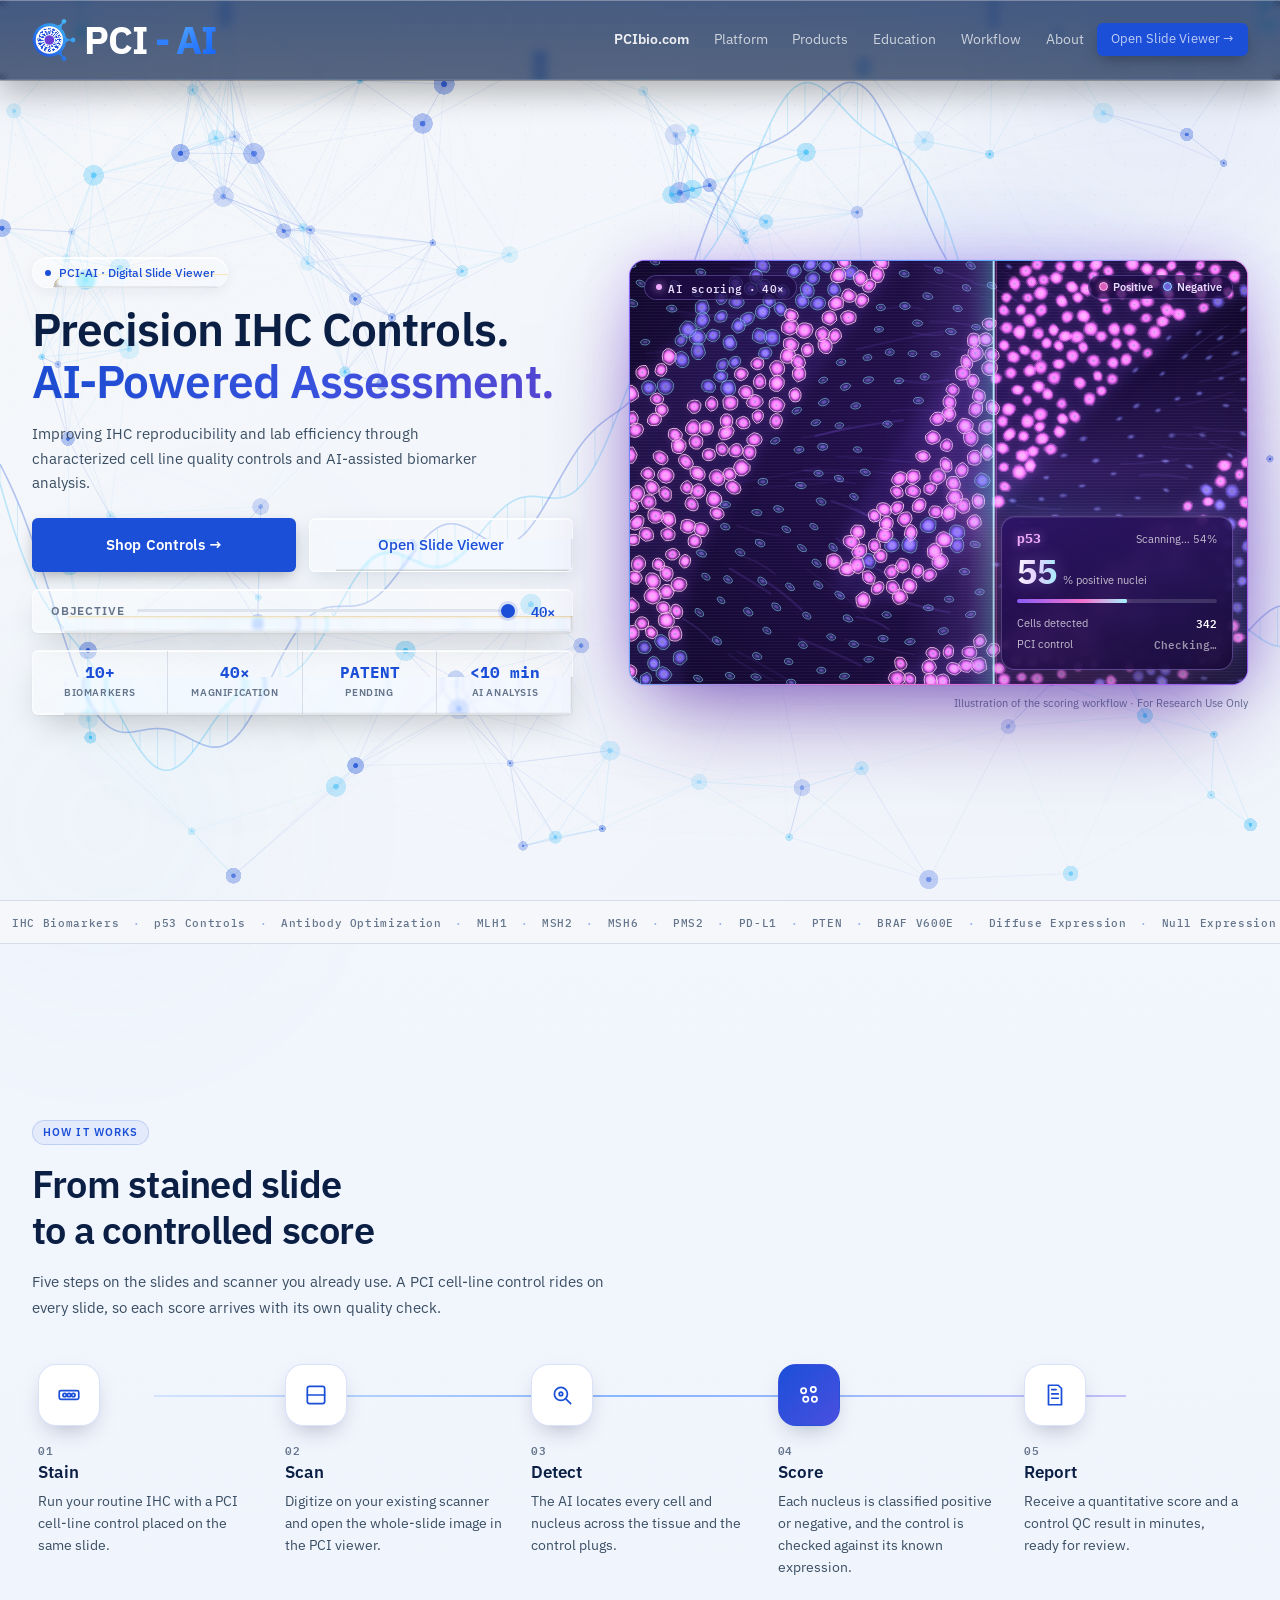
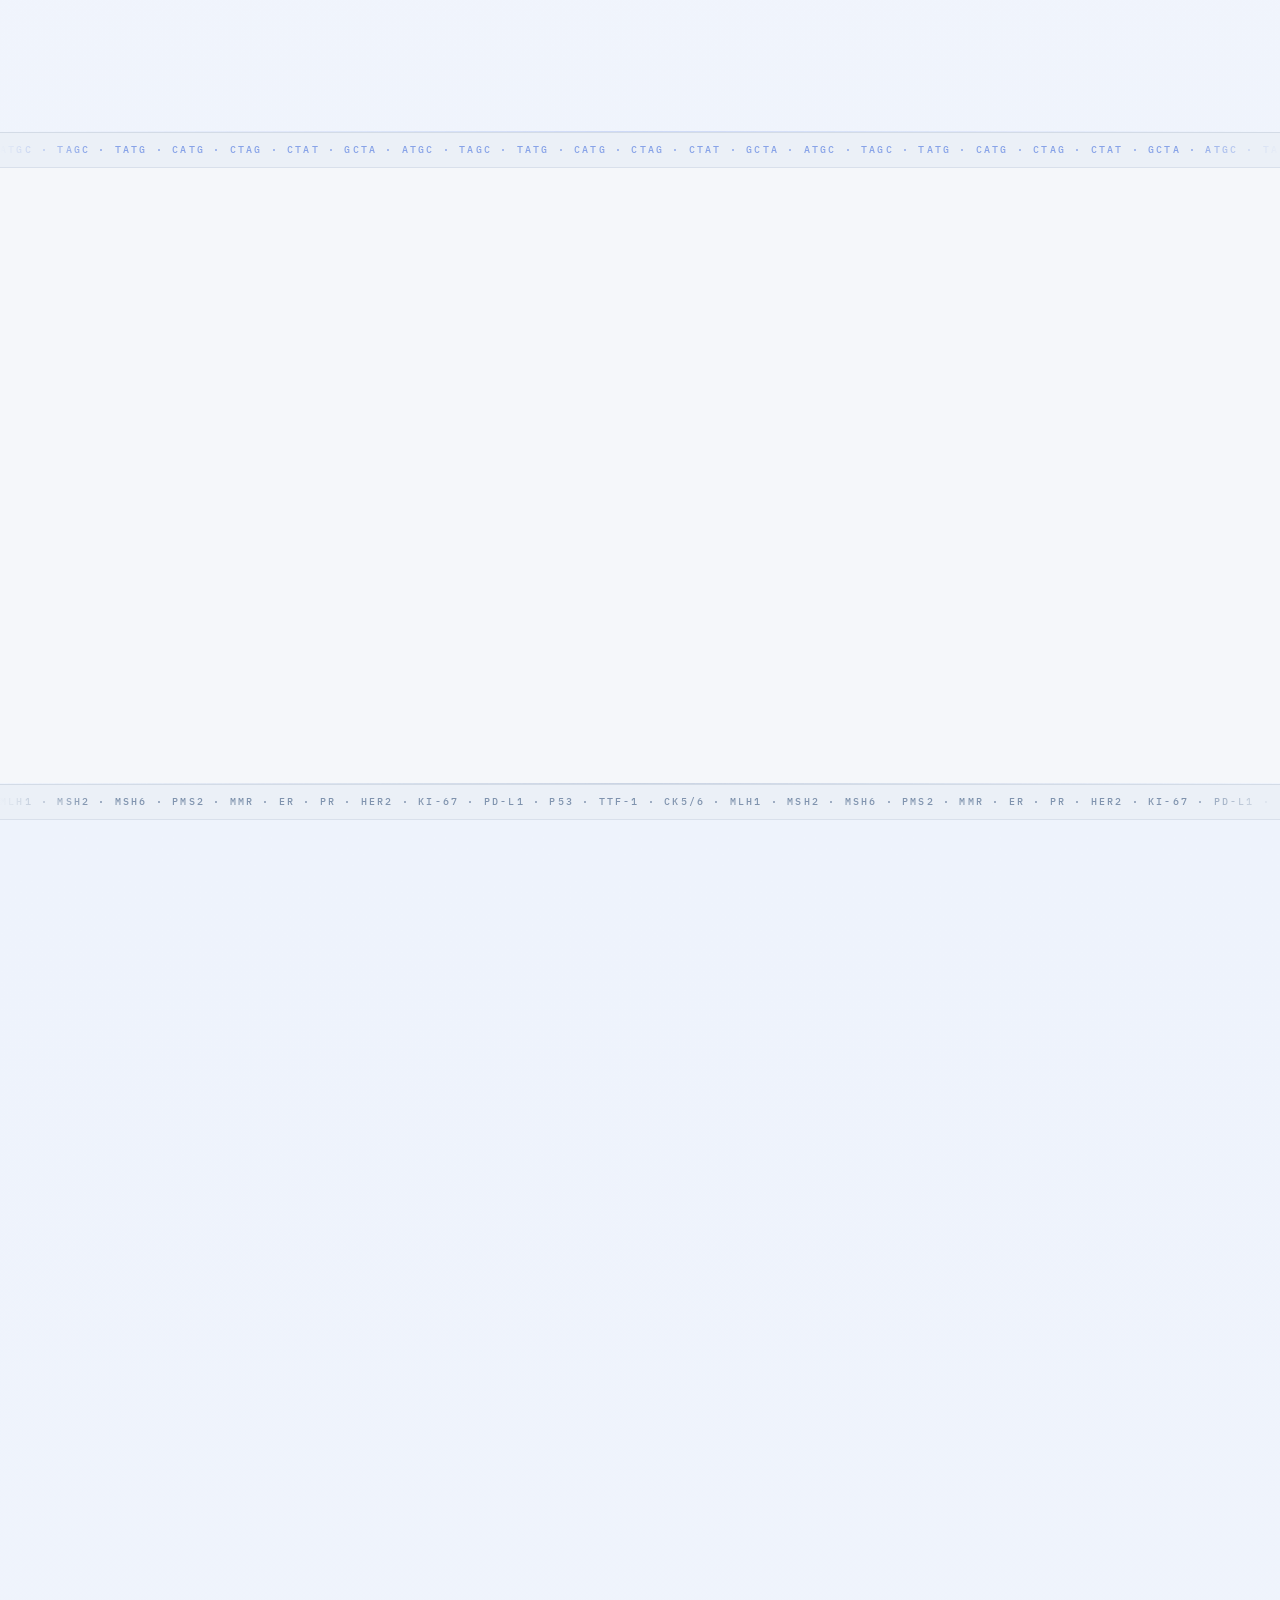
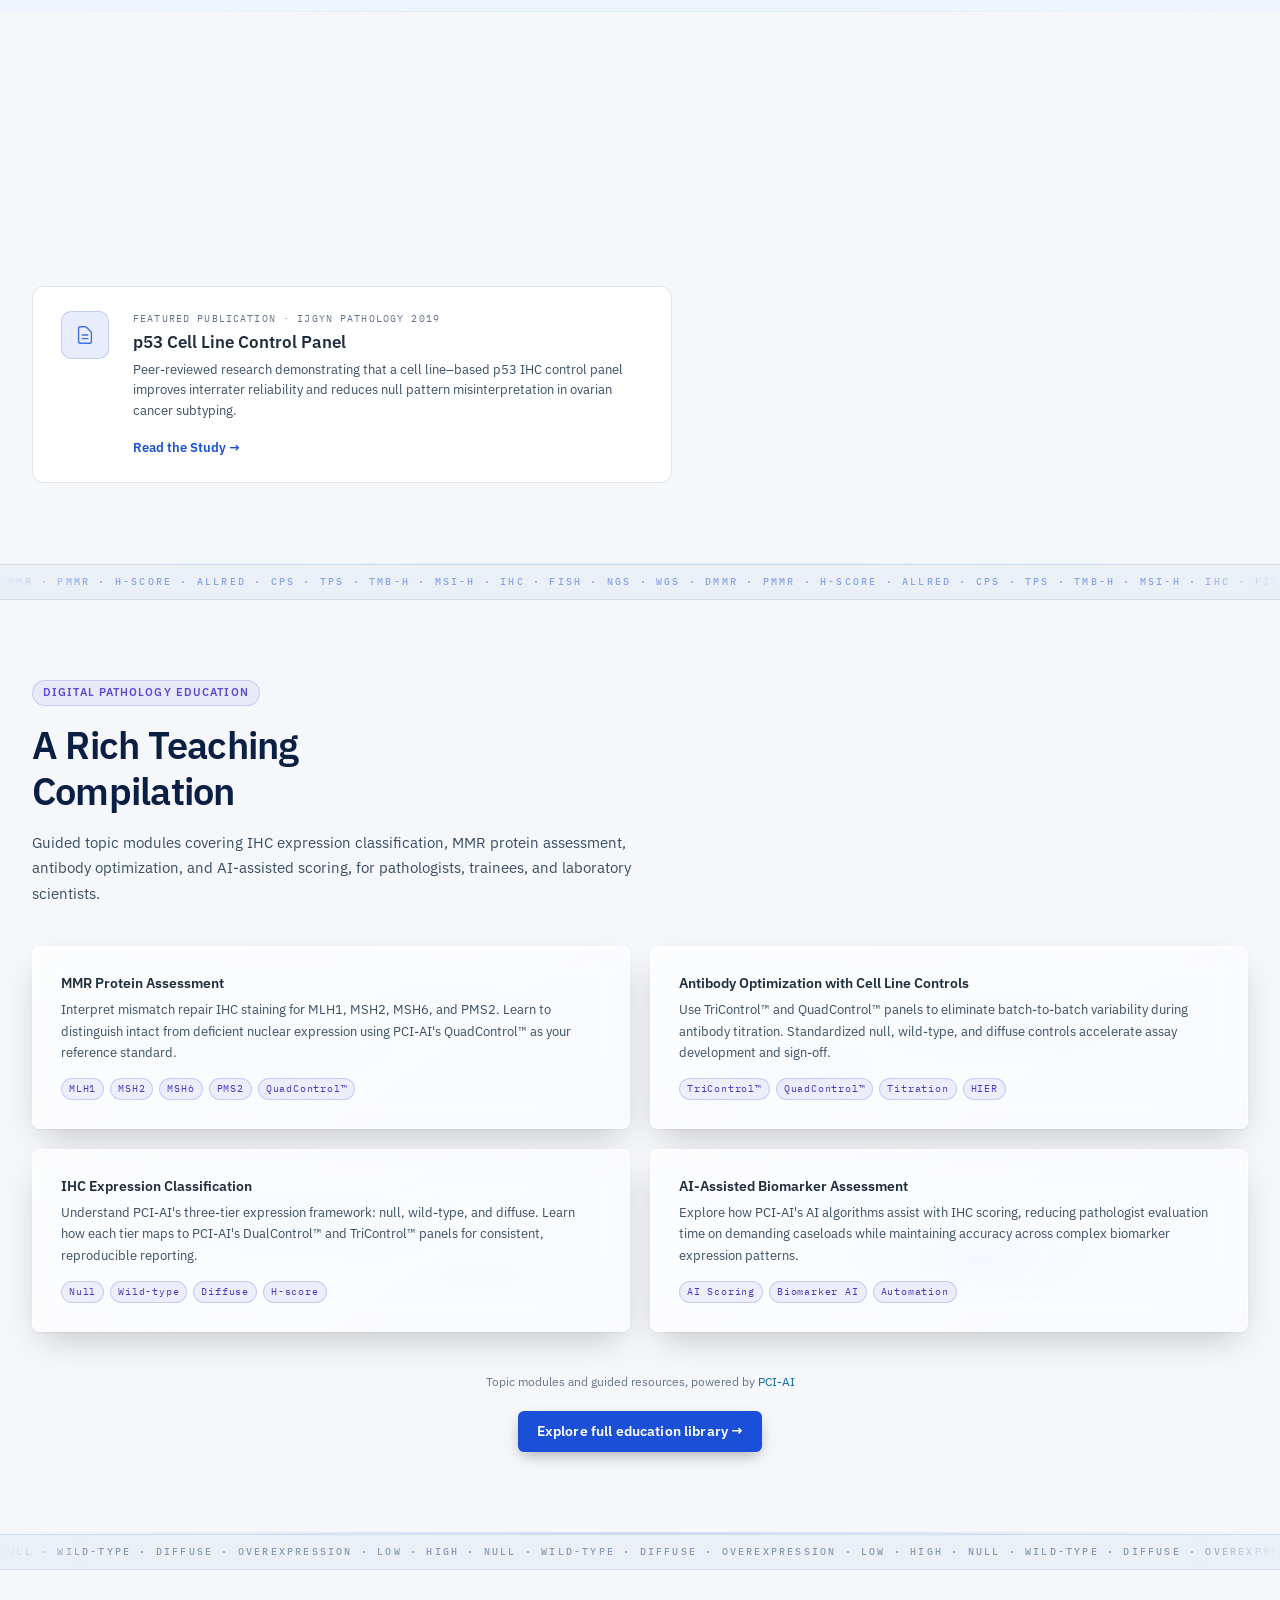
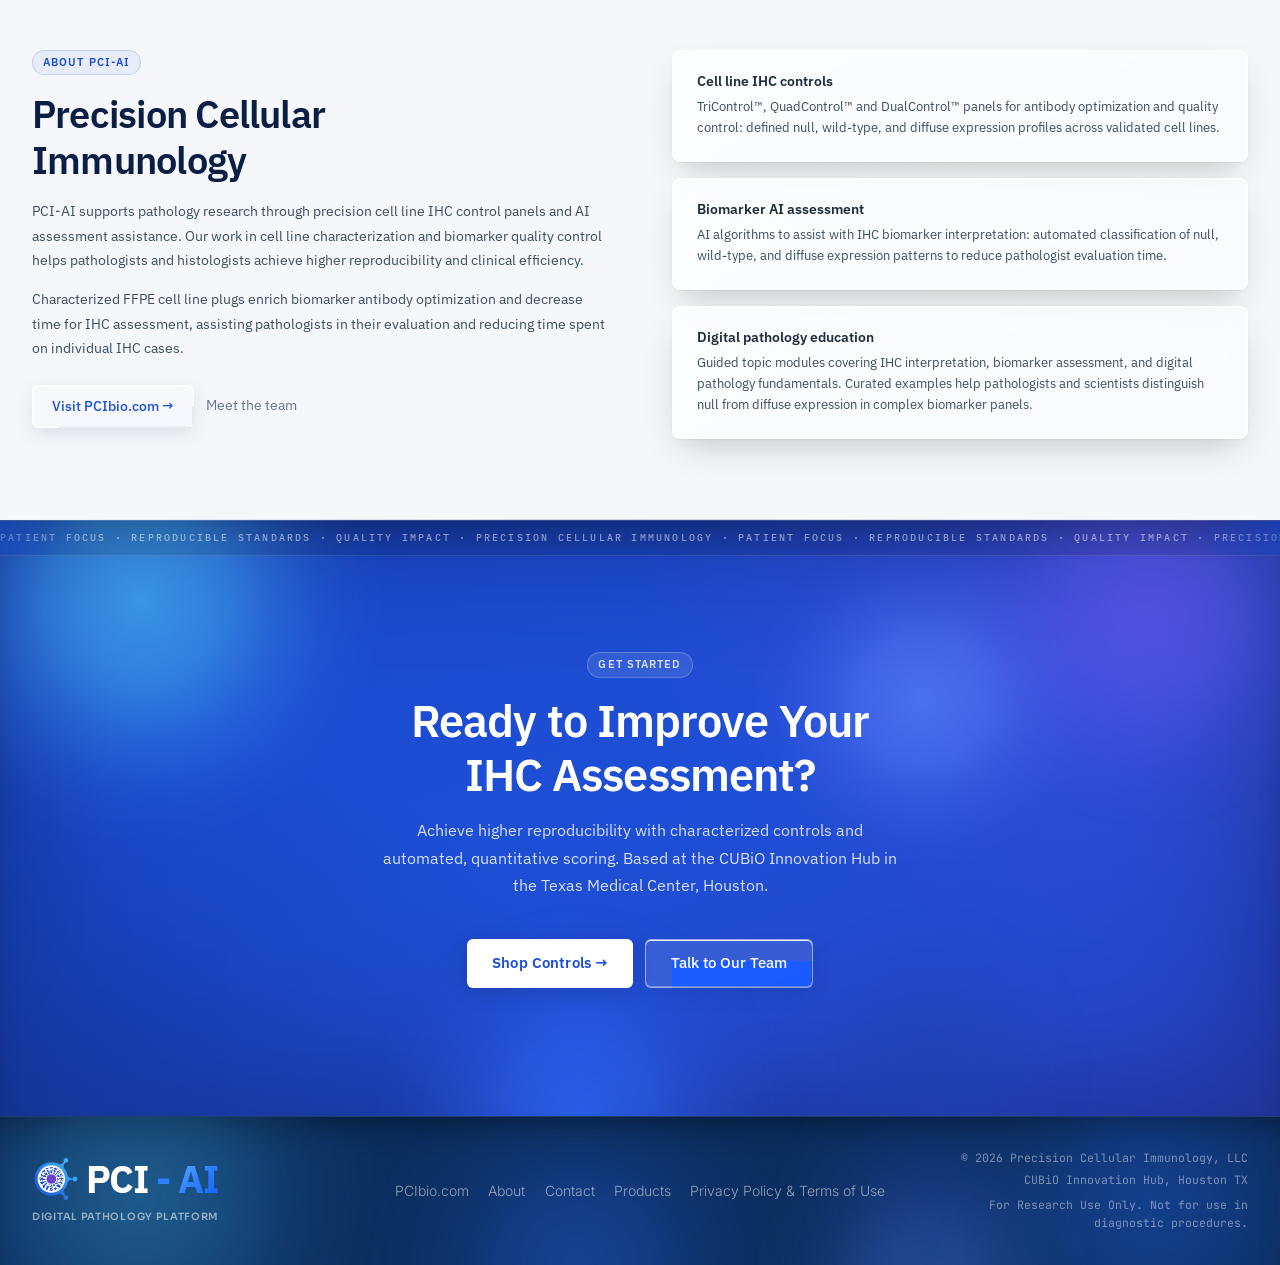
==== commit 06a3127d: "feat: purple holographic treatment for the AI scan hero" ====
--- a/index.html
+++ b/index.html
@@ -20,7 +20,7 @@
   <meta name="twitter:card" content="summary_large_image">
   <link rel="preconnect" href="https://fonts.googleapis.com">
   <link rel="preconnect" href="https://fonts.gstatic.com" crossorigin>
-  <link rel="stylesheet" href="/static/css/main.css?v=20261019b">
+  <link rel="stylesheet" href="/static/css/main.css?v=20261019c">
   <link href="https://fonts.googleapis.com/css2?family=IBM+Plex+Sans:wght@400;500;600;700&family=IBM+Plex+Mono:wght@400;500;600&display=swap" rel="stylesheet">
 </head>
 <body>
@@ -940,7 +940,7 @@
       });
     })();
   </script>
-  <script src="/static/js/ai-scan.js?v=20261019b" defer></script>
-  <script src="/static/js/liquid-glass.js?v=20261019b" defer></script>
+  <script src="/static/js/ai-scan.js?v=20261019c" defer></script>
+  <script src="/static/js/liquid-glass.js?v=20261019c" defer></script>
 </body>
 </html>
--- a/static/css/main.css
+++ b/static/css/main.css
@@ -1175,3 +1175,29 @@
 @media (max-width: 560px) { .how-steps { grid-template-columns: 1fr; } }
 @media (max-width: 960px) { .hero-visual { width: 100%; flex: none; } }
 @media (max-width: 600px) { .scan-card { width: 170px; padding: 10px 11px; } .scan-rows { display: none; } .scan-score span { font-size: 24px; } }
+
+/* ── Hologram treatment for the AI scan ────────────────────── */
+.ai-scan { background: #0C0620; border: 1px solid transparent;
+  background-image: linear-gradient(#0C0620, #0C0620), linear-gradient(135deg, #8B5CF6, #5AAEFF 35%, #F472D0 65%, #8B5CF6);
+  background-origin: border-box; background-clip: padding-box, border-box;
+  box-shadow: 0 40px 90px -24px rgba(76,29,149,0.65), 0 0 0 1px rgba(167,139,250,0.15), 0 0 60px -10px rgba(139,92,246,0.45); }
+.ai-scan::before, .ai-scan::after { content: ""; position: absolute; inset: 0; pointer-events: none; z-index: 1; }
+.ai-scan::before { background: repeating-linear-gradient(0deg, rgba(200,180,255,0.05) 0 1px, transparent 1px 3px); mix-blend-mode: screen; }
+.ai-scan::after { inset: -40%; background: conic-gradient(from 0deg, transparent 0 18%, rgba(139,92,246,0.16) 25%, rgba(90,174,255,0.12) 32%, rgba(244,114,208,0.14) 40%, transparent 48% 100%);
+  mix-blend-mode: screen; animation: holo-sheen 14s linear infinite; will-change: transform; }
+@keyframes holo-sheen { to { transform: rotate(360deg); } }
+@media (prefers-reduced-motion: reduce) { .ai-scan::after { animation: none; } }
+.ai-scan > .scan-chip, .ai-scan > .scan-legend, .ai-scan > .scan-card { z-index: 2; }
+.scan-chip { background: rgba(30,12,70,0.72); border: 1px solid rgba(167,139,250,0.35); color: #E9DDFF; }
+.scan-dot { background: #F0ABFC; box-shadow: 0 0 8px #F0ABFC; }
+.scan-legend { background: rgba(30,12,70,0.72); color: #E9DDFF; border: 1px solid rgba(167,139,250,0.3); }
+.scan-legend .lg-pos { border-color: #FFBEF0; background: rgba(255,110,210,0.85); box-shadow: 0 0 6px rgba(255,110,210,0.8); }
+.scan-legend .lg-neg { border-color: #8CE6FF; background: rgba(130,120,255,0.8); box-shadow: 0 0 6px rgba(130,120,255,0.8); }
+.scan-card { background: linear-gradient(160deg, rgba(46,18,104,0.80), rgba(20,8,52,0.88));
+  border: 1px solid rgba(196,167,255,0.32); backdrop-filter: blur(10px); -webkit-backdrop-filter: blur(10px);
+  box-shadow: 0 18px 40px -12px rgba(0,0,0,0.6), inset 0 1px 0 rgba(255,255,255,0.08), 0 0 30px -8px rgba(167,139,250,0.5); }
+.scan-marker { color: #F0ABFC; text-shadow: 0 0 10px rgba(240,171,252,0.6); }
+.scan-score span { background: linear-gradient(90deg, #FFFFFF, #E9D5FF 50%, #A5F3FC); -webkit-background-clip: text; background-clip: text; color: transparent;
+  text-shadow: 0 0 18px rgba(196,167,255,0.35); }
+.scan-bar span { background: linear-gradient(90deg, #8B5CF6, #F472D0 60%, #A5F3FC); box-shadow: 0 0 10px rgba(244,114,208,0.6); }
+.scan-rows b.ctrl-ok { color: #A5F3FC; text-shadow: 0 0 8px rgba(165,243,252,0.6); }
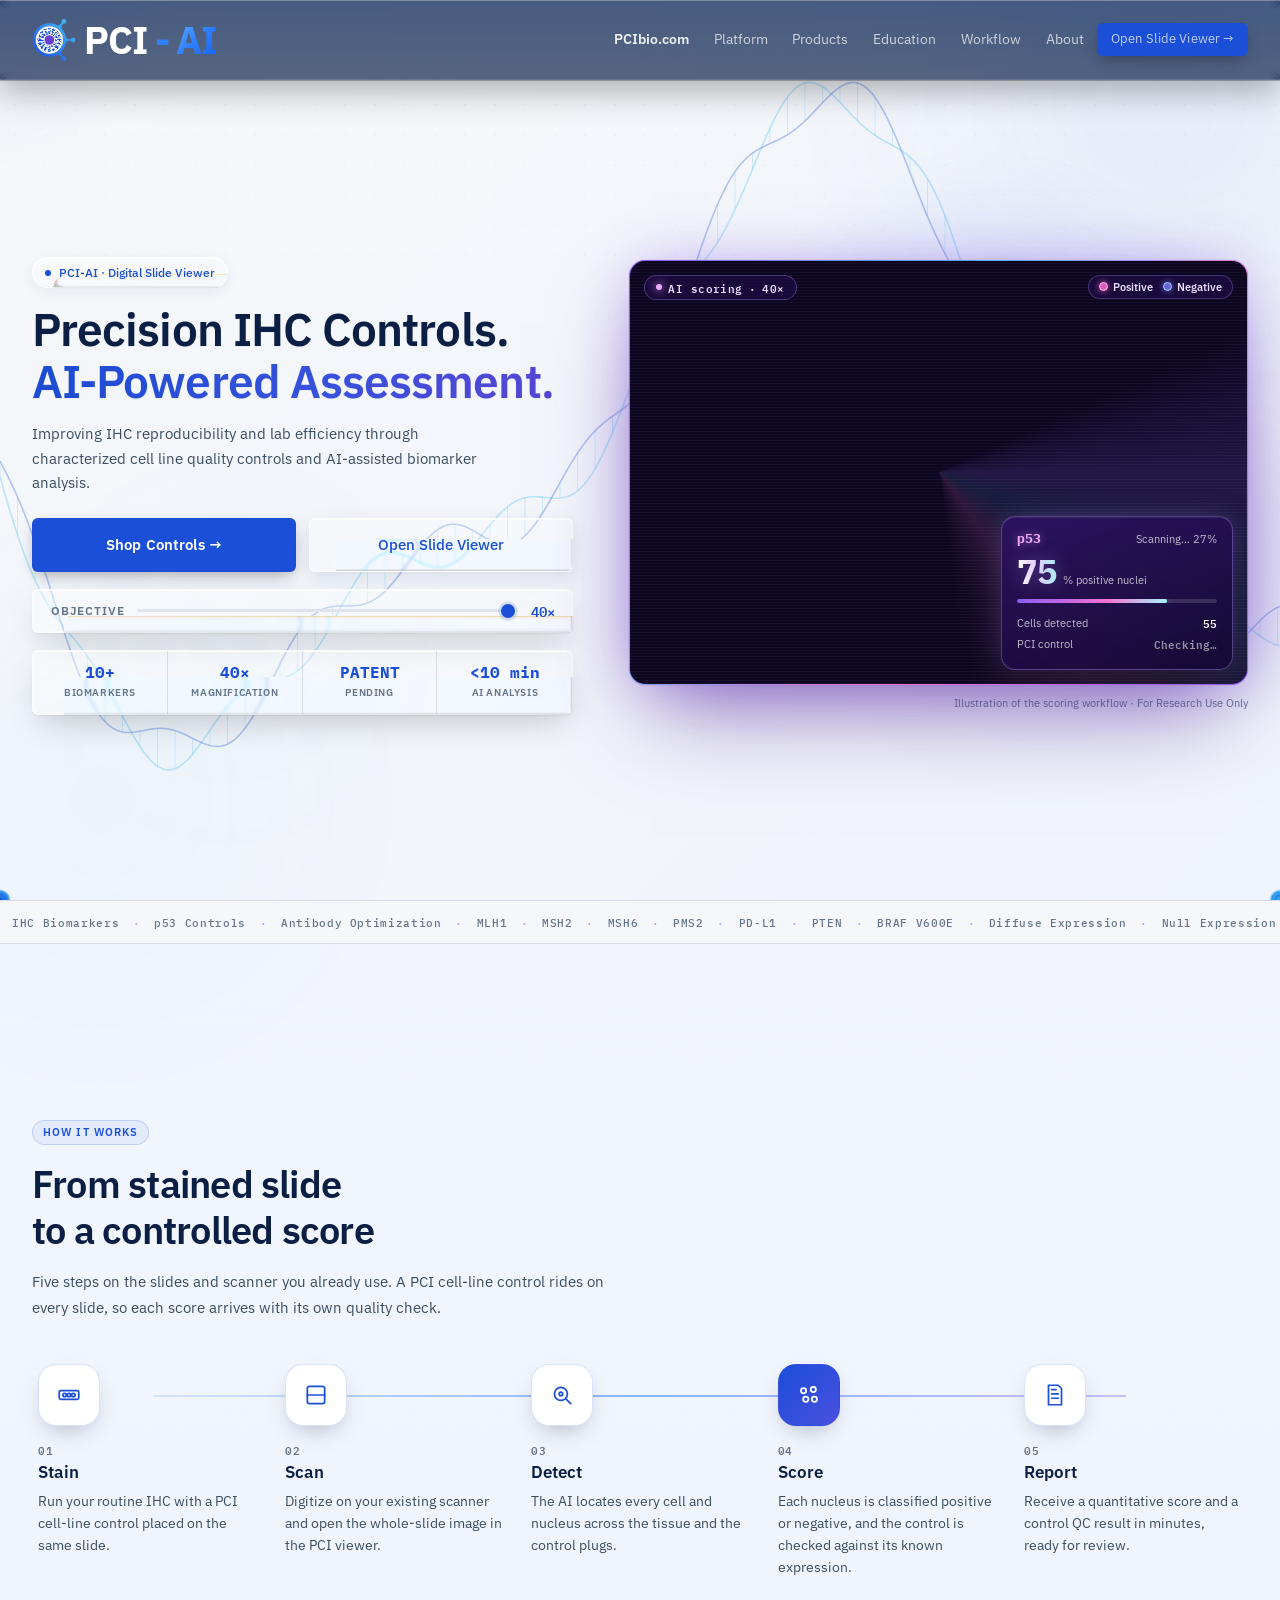
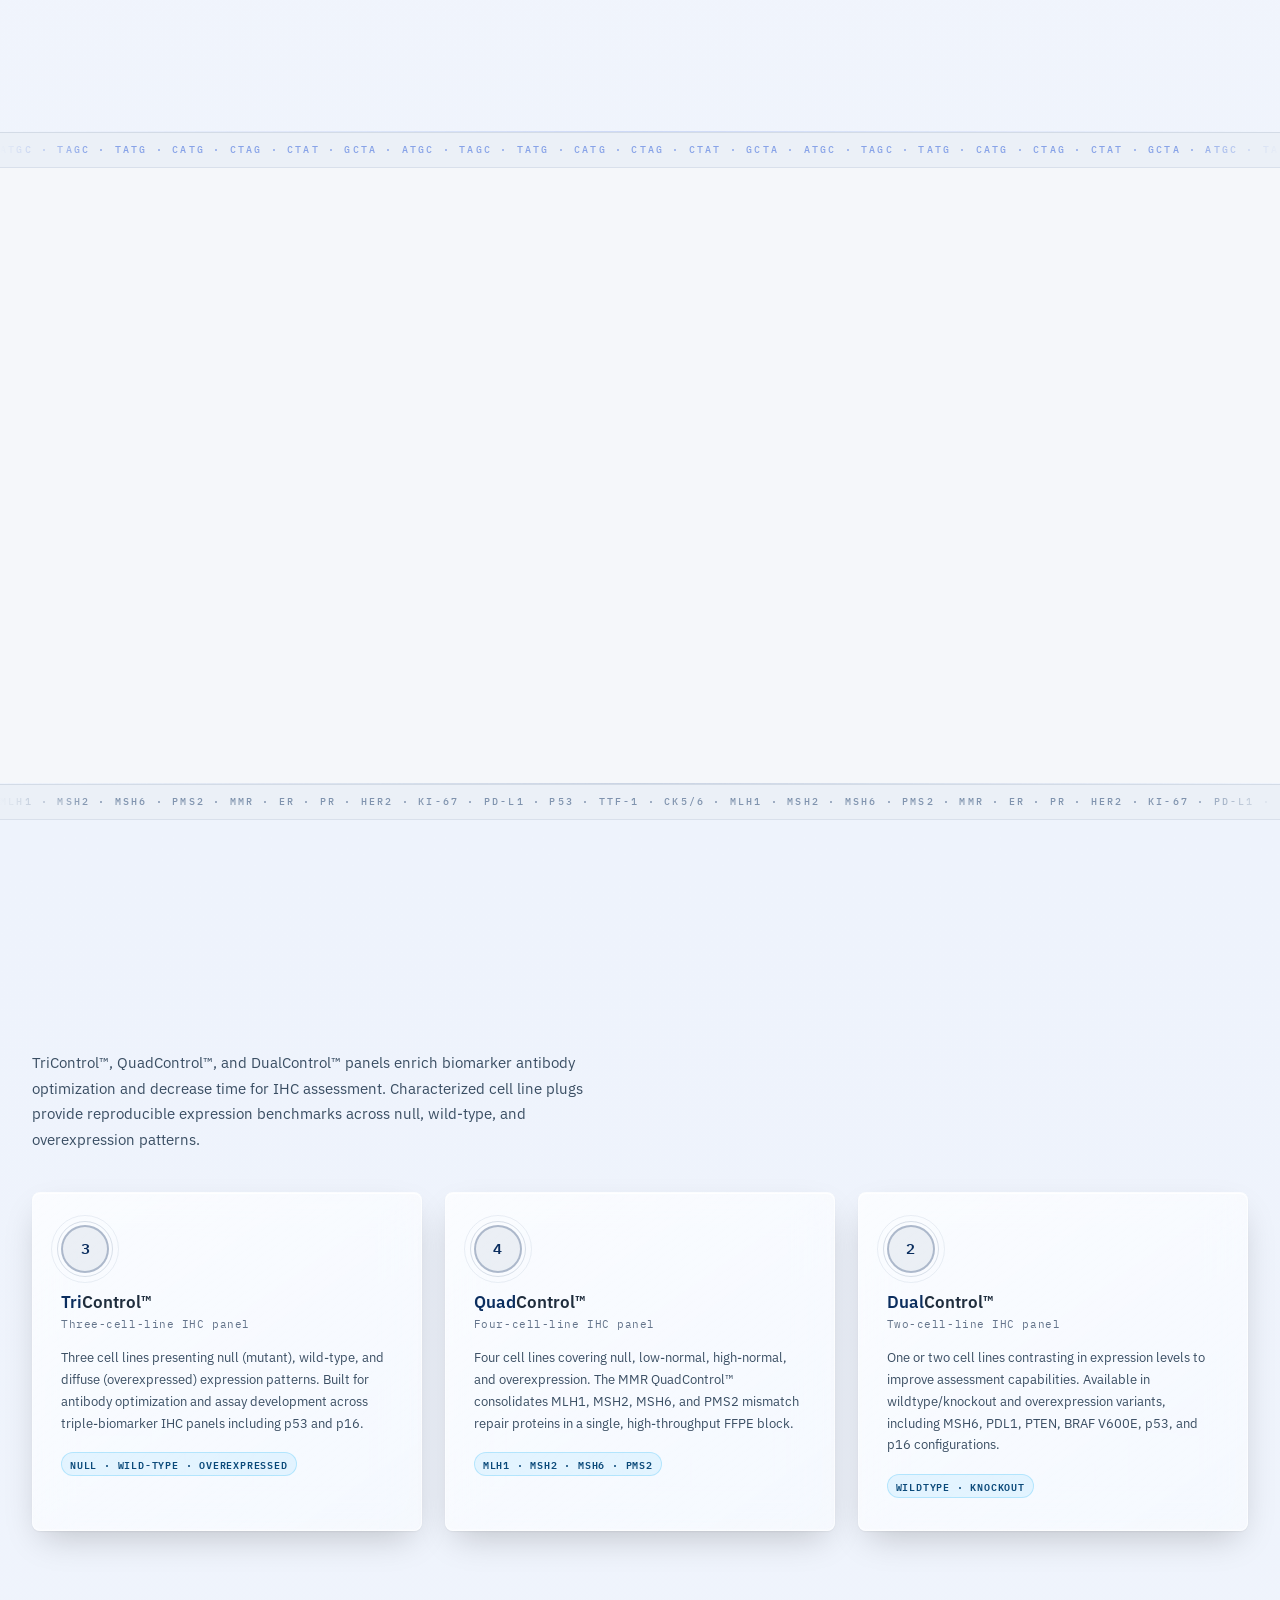
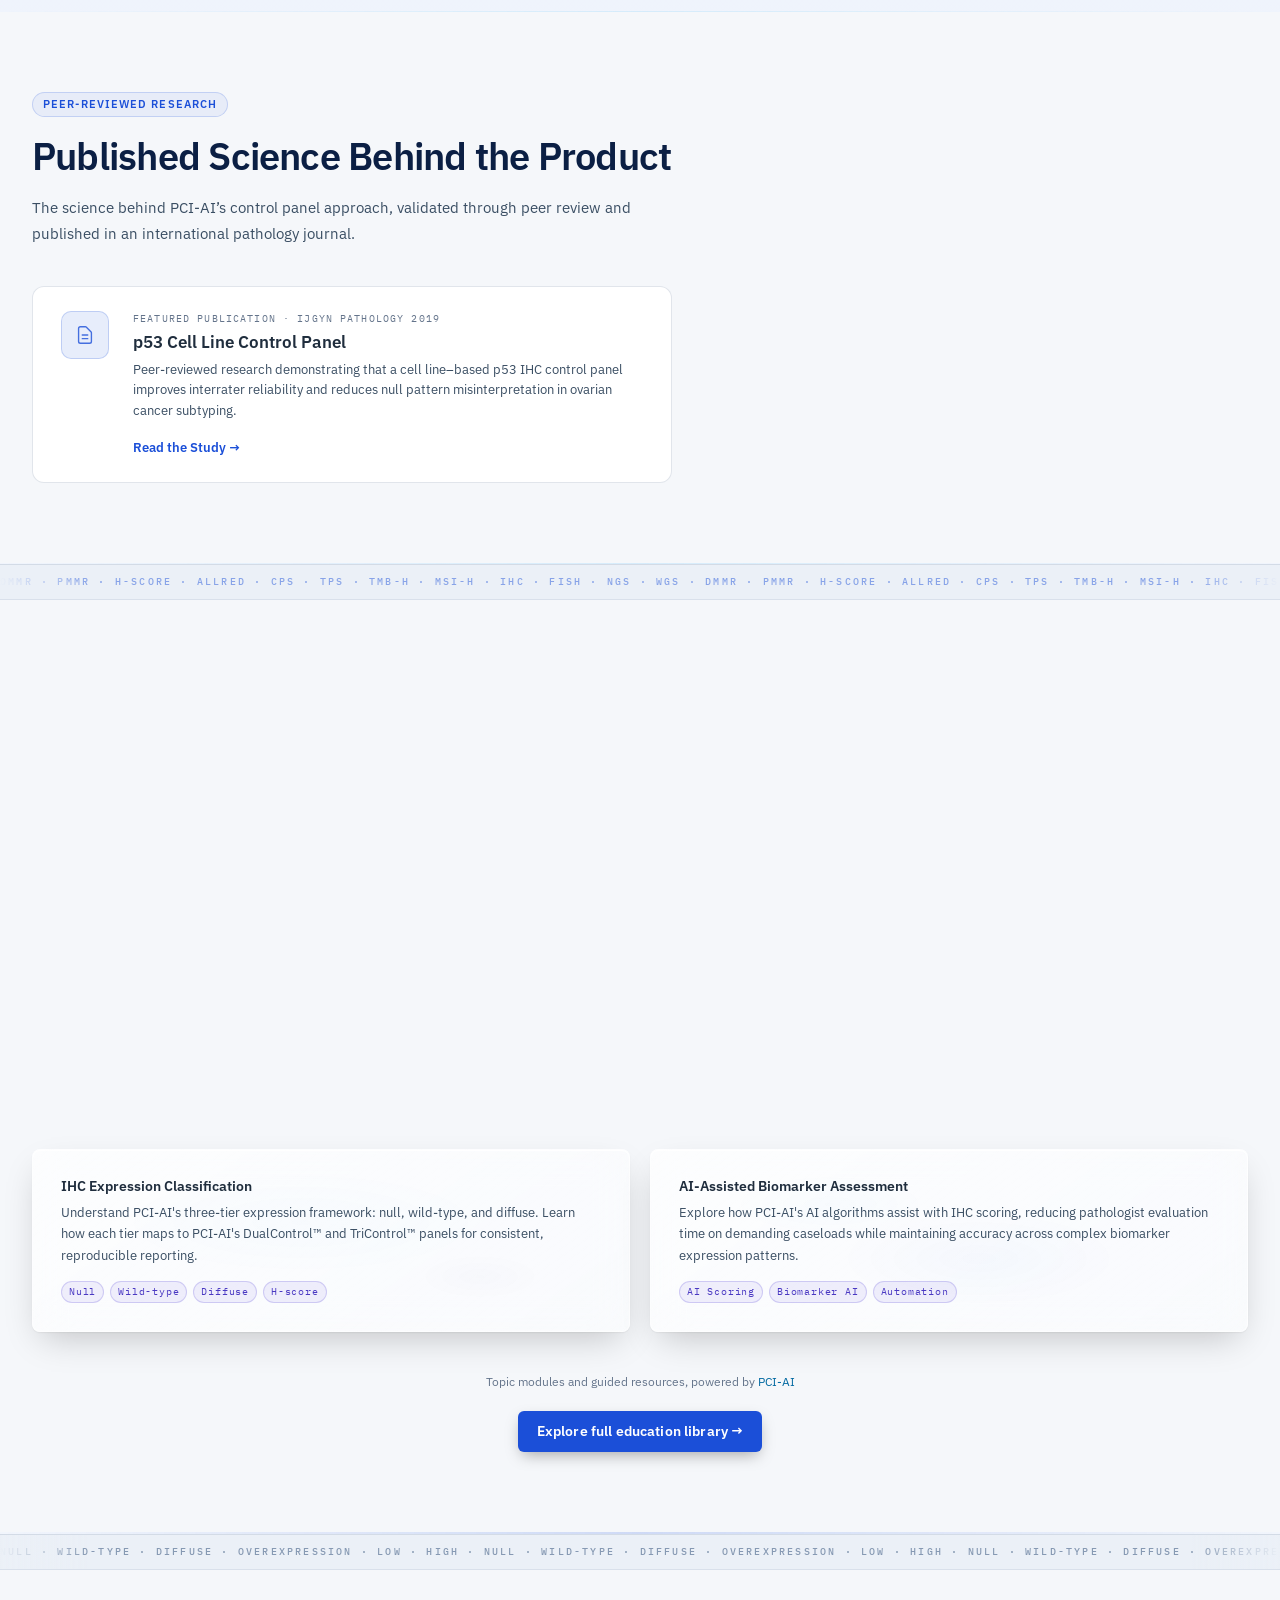
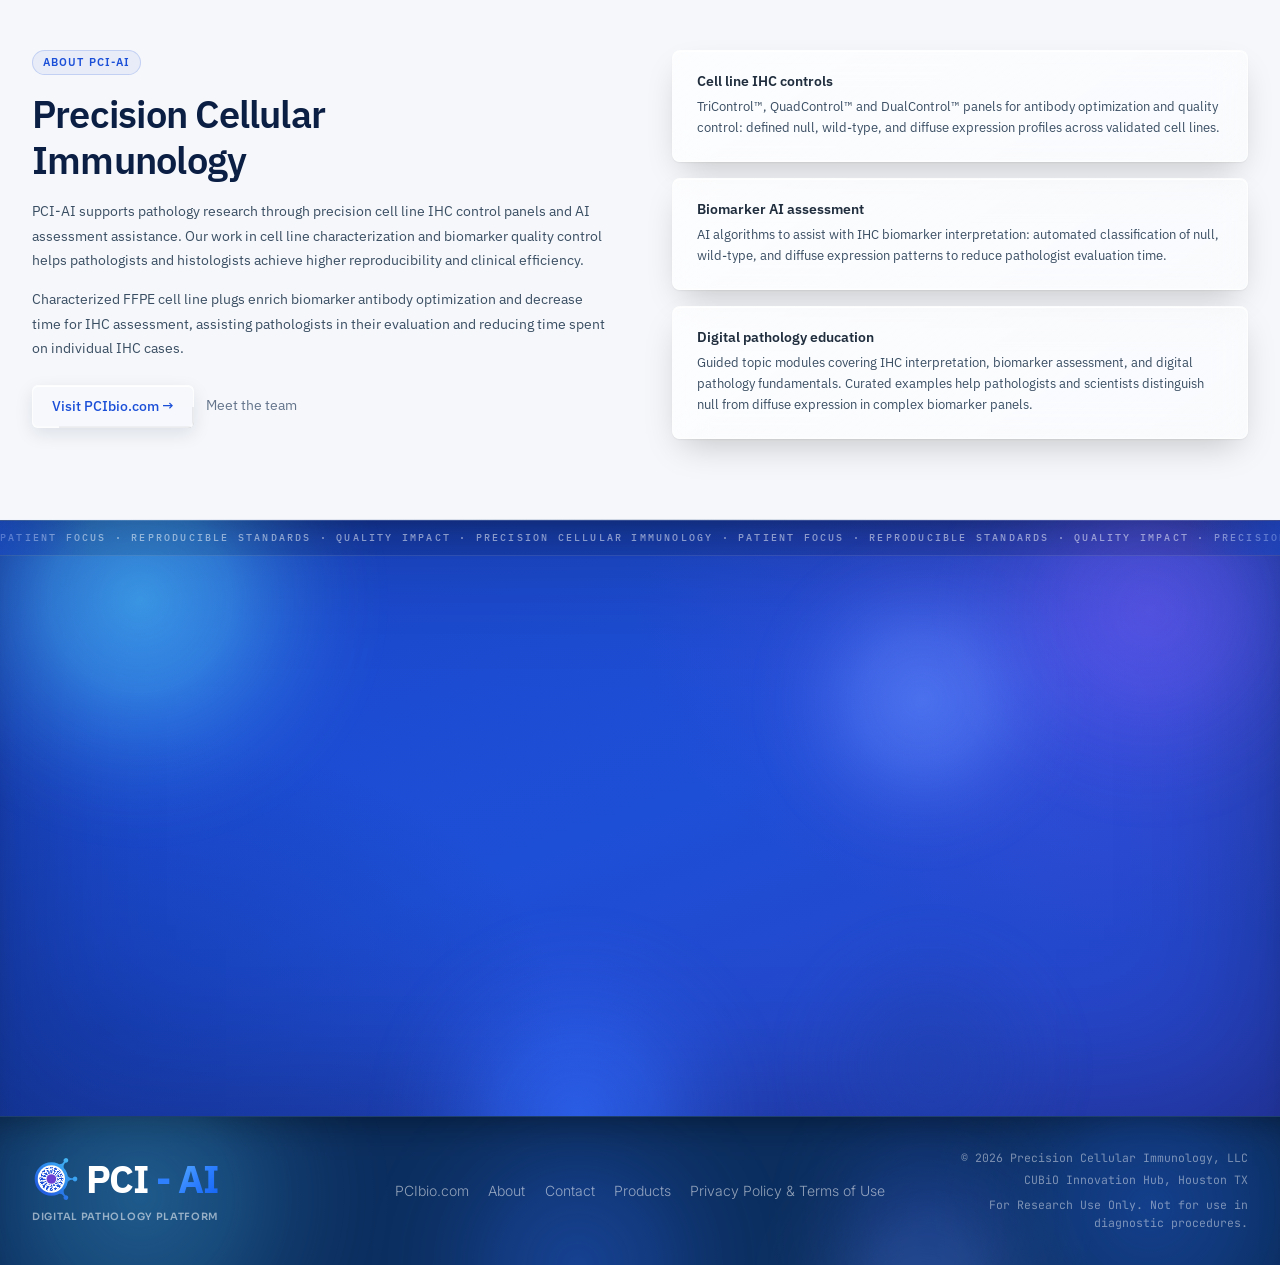
==== commit 1ea8f0f4: "feat: glass body-cell rendering in AI scan hero" ====
--- a/index.html
+++ b/index.html
@@ -20,7 +20,7 @@
   <meta name="twitter:card" content="summary_large_image">
   <link rel="preconnect" href="https://fonts.googleapis.com">
   <link rel="preconnect" href="https://fonts.gstatic.com" crossorigin>
-  <link rel="stylesheet" href="/static/css/main.css?v=20261019c">
+  <link rel="stylesheet" href="/static/css/main.css?v=20261019d">
   <link href="https://fonts.googleapis.com/css2?family=IBM+Plex+Sans:wght@400;500;600;700&family=IBM+Plex+Mono:wght@400;500;600&display=swap" rel="stylesheet">
 </head>
 <body>
@@ -940,7 +940,7 @@
       });
     })();
   </script>
-  <script src="/static/js/ai-scan.js?v=20261019c" defer></script>
-  <script src="/static/js/liquid-glass.js?v=20261019c" defer></script>
+  <script src="/static/js/ai-scan.js?v=20261019d" defer></script>
+  <script src="/static/js/liquid-glass.js?v=20261019d" defer></script>
 </body>
 </html>
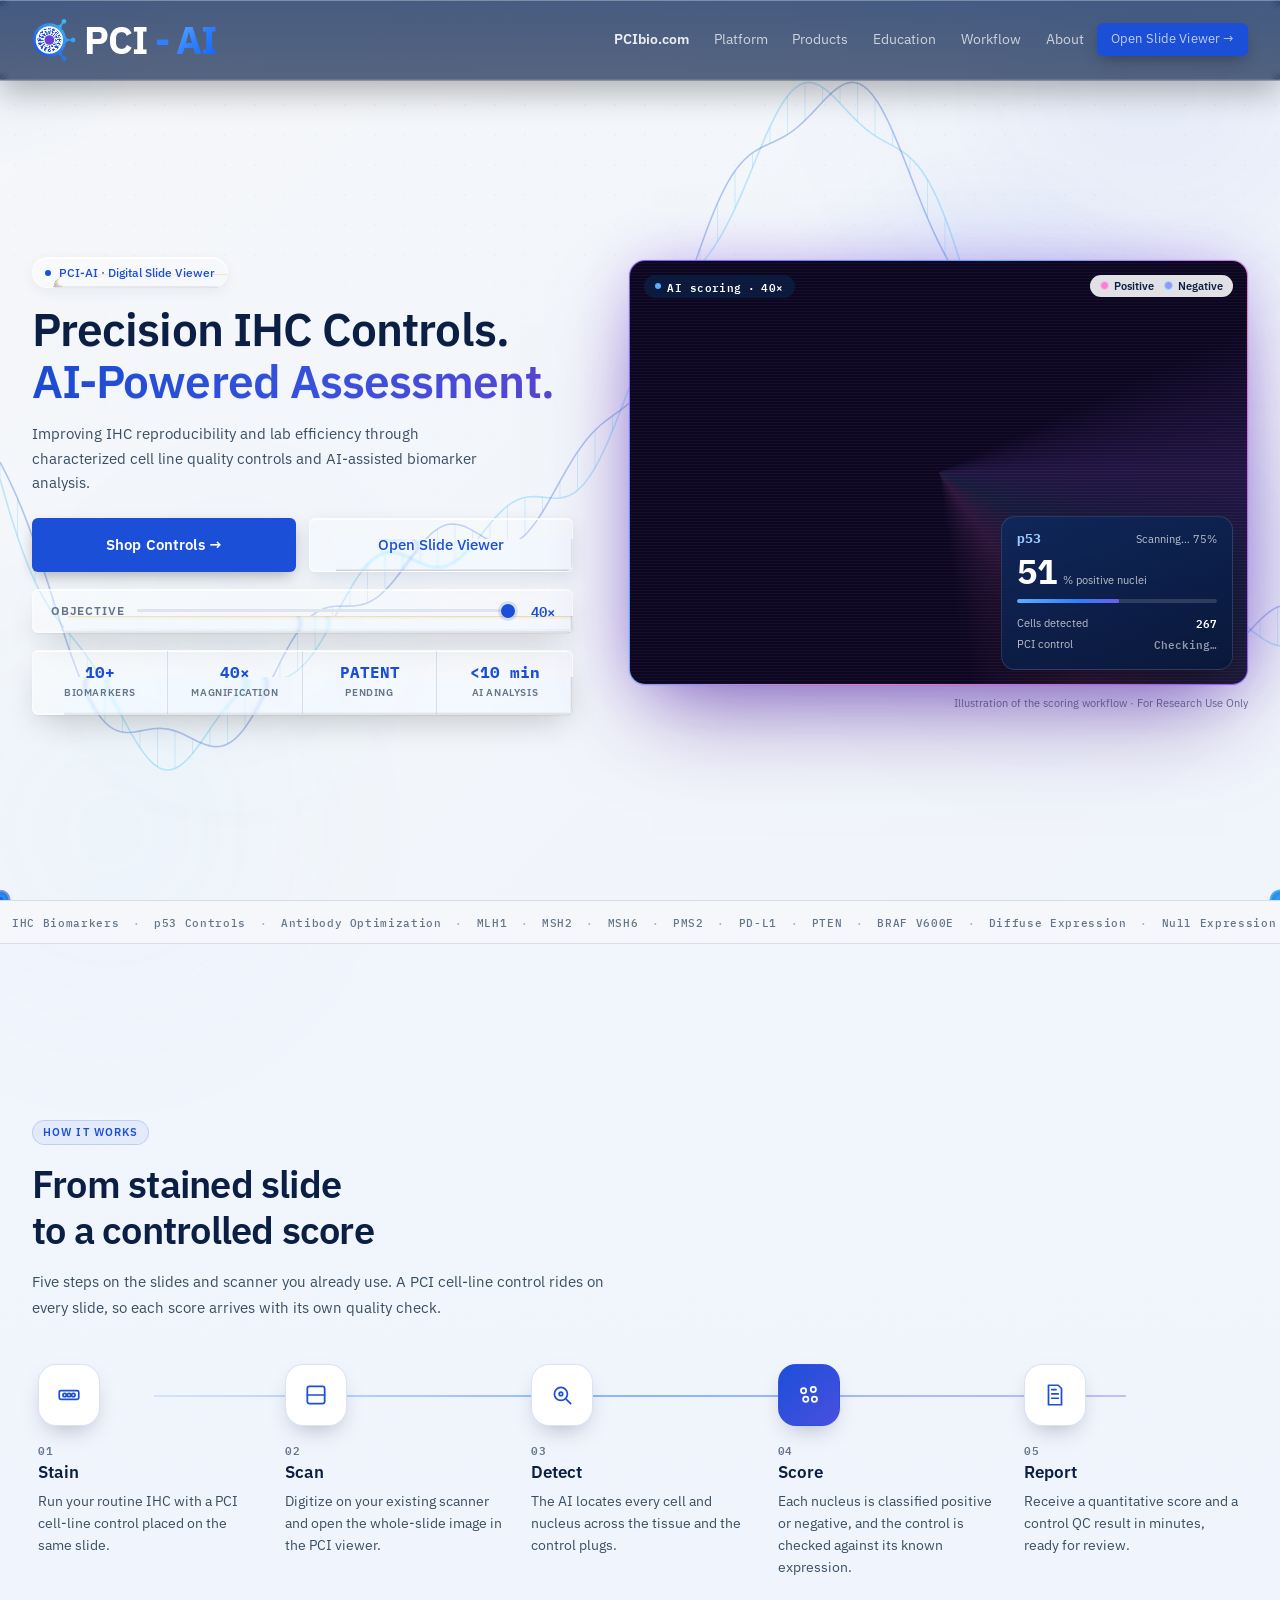
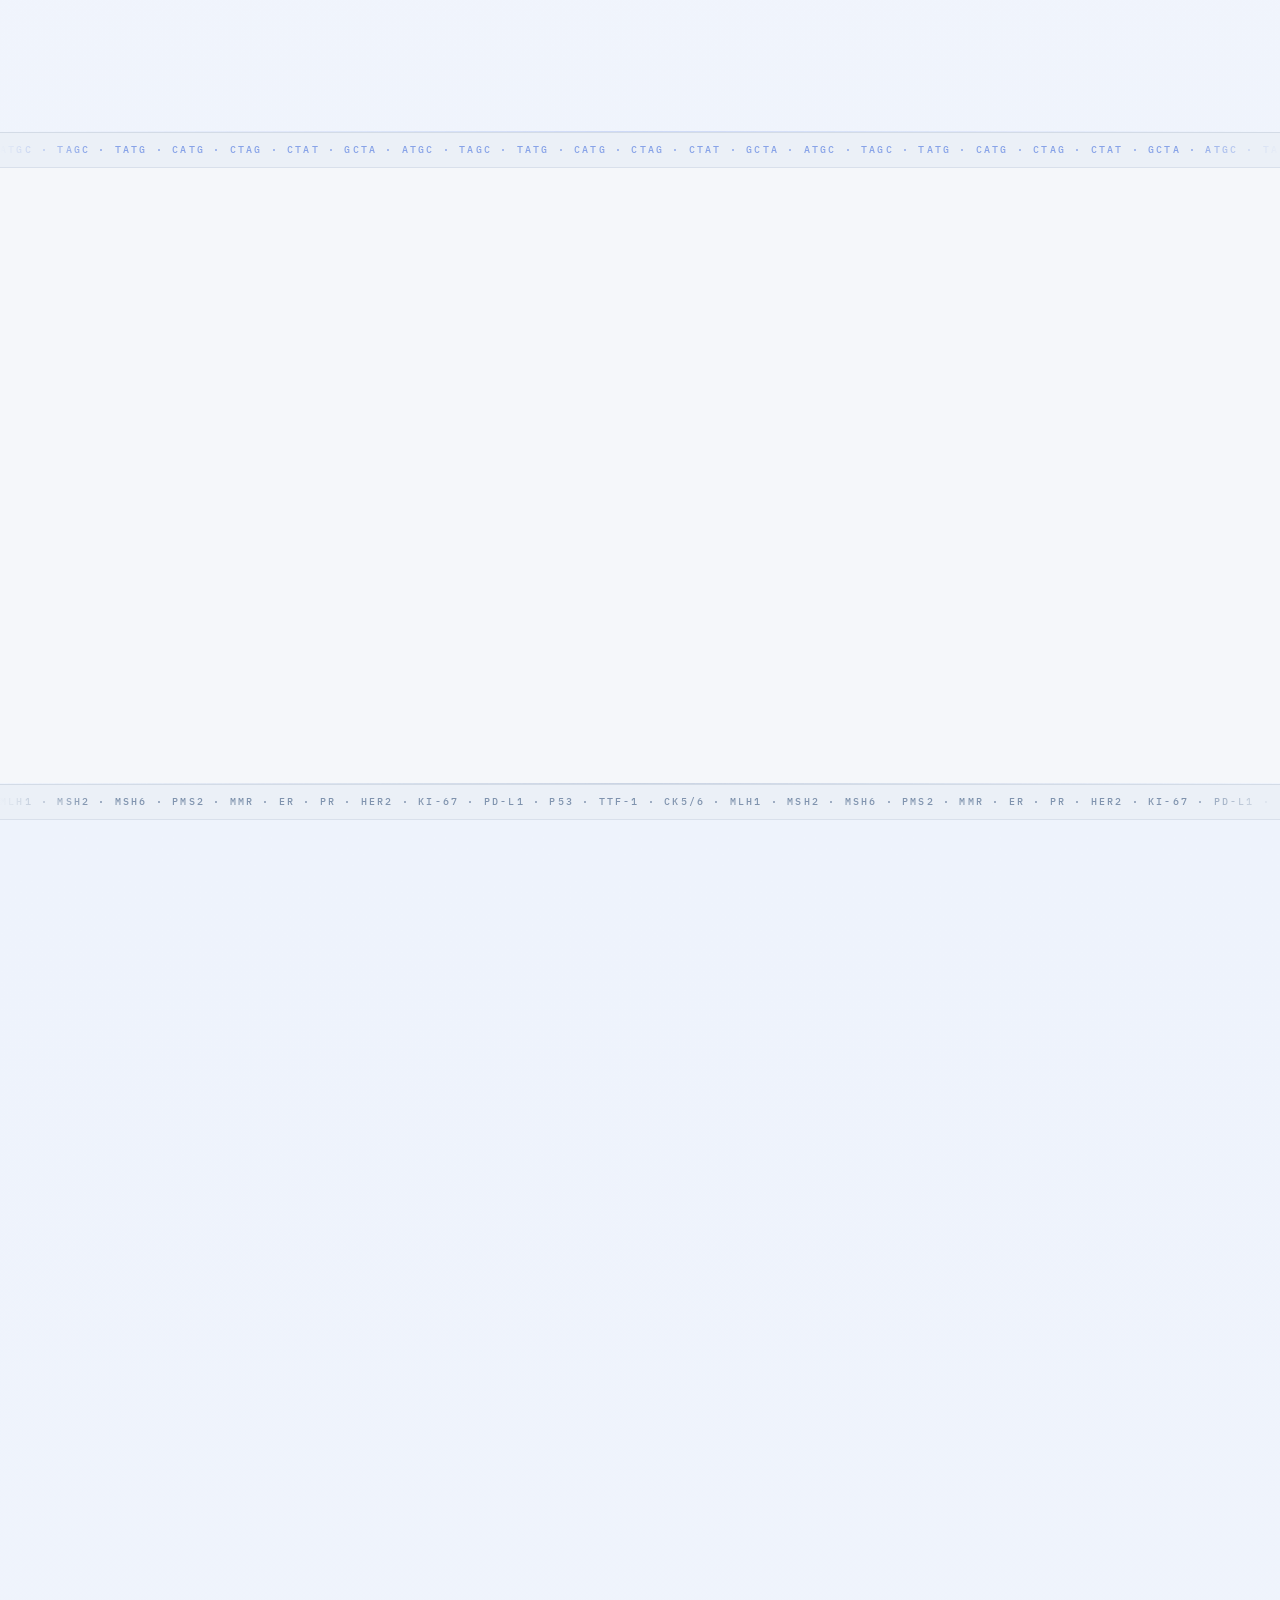
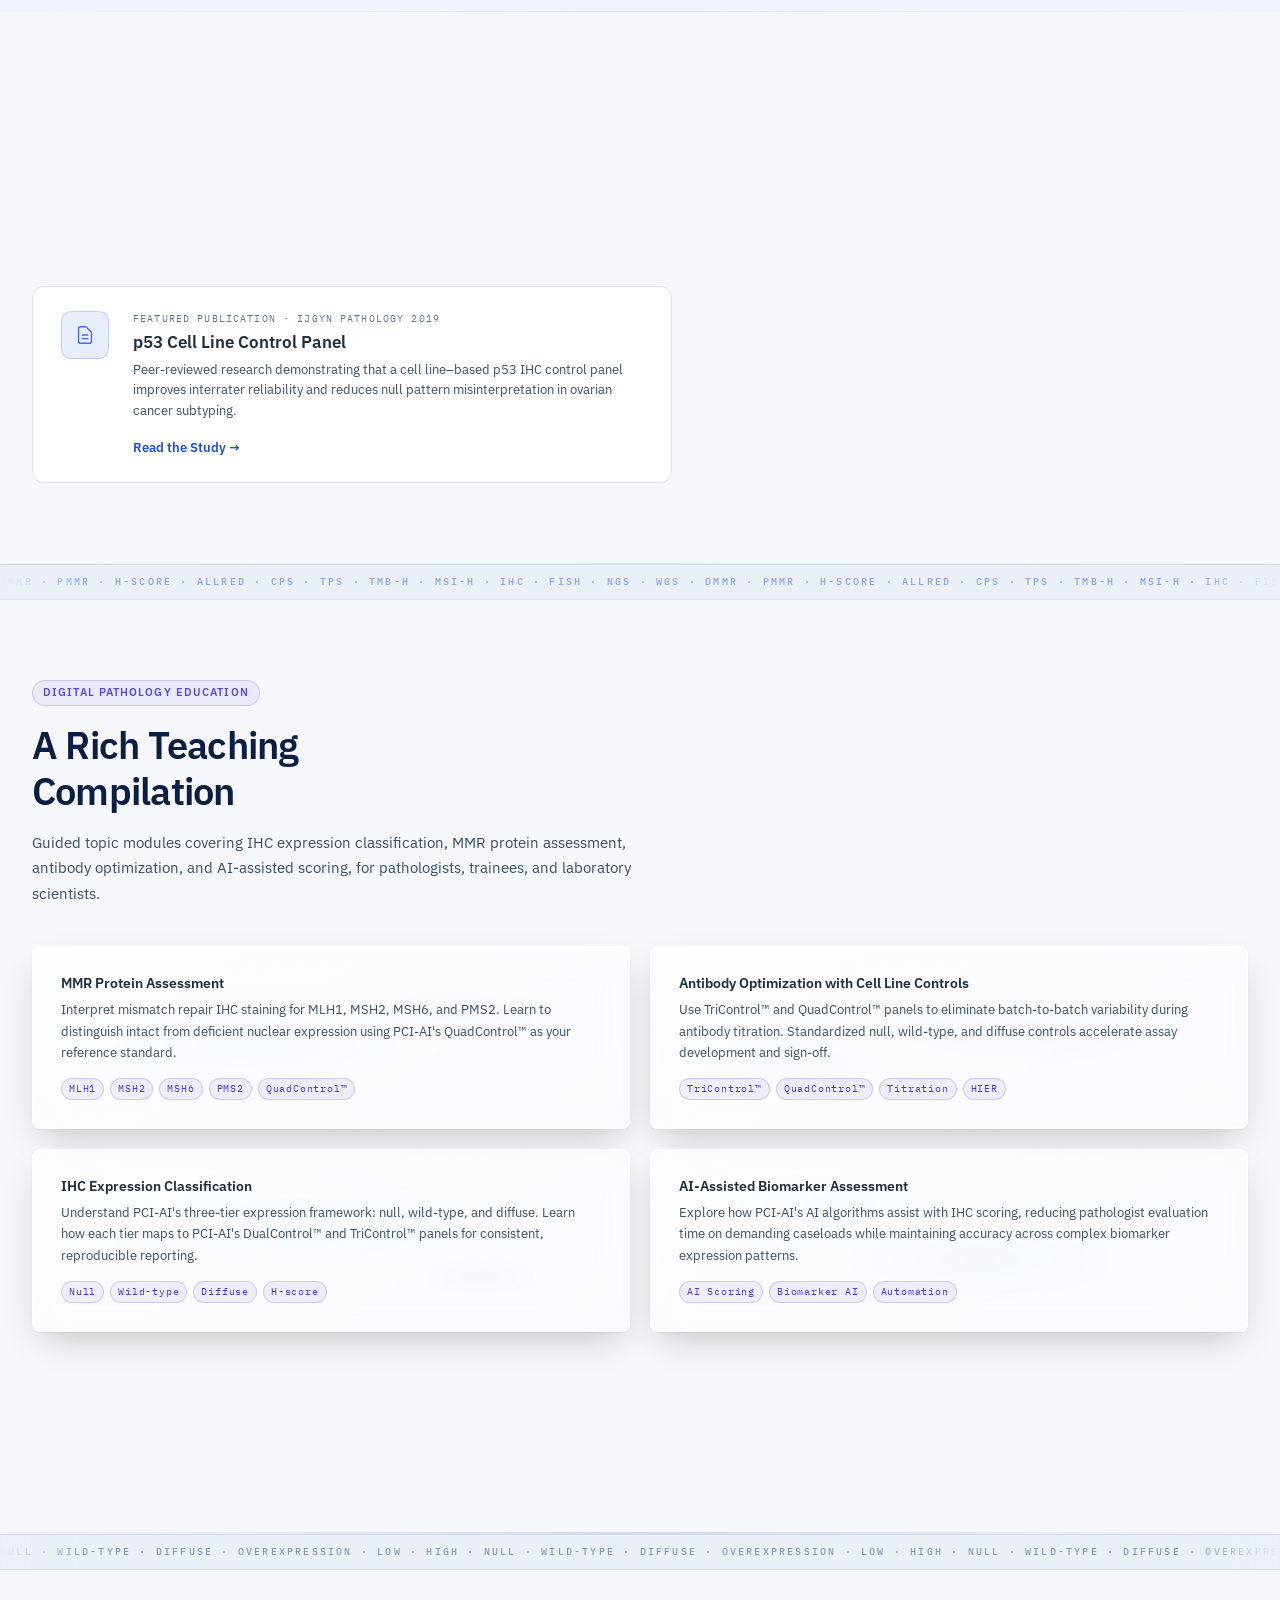
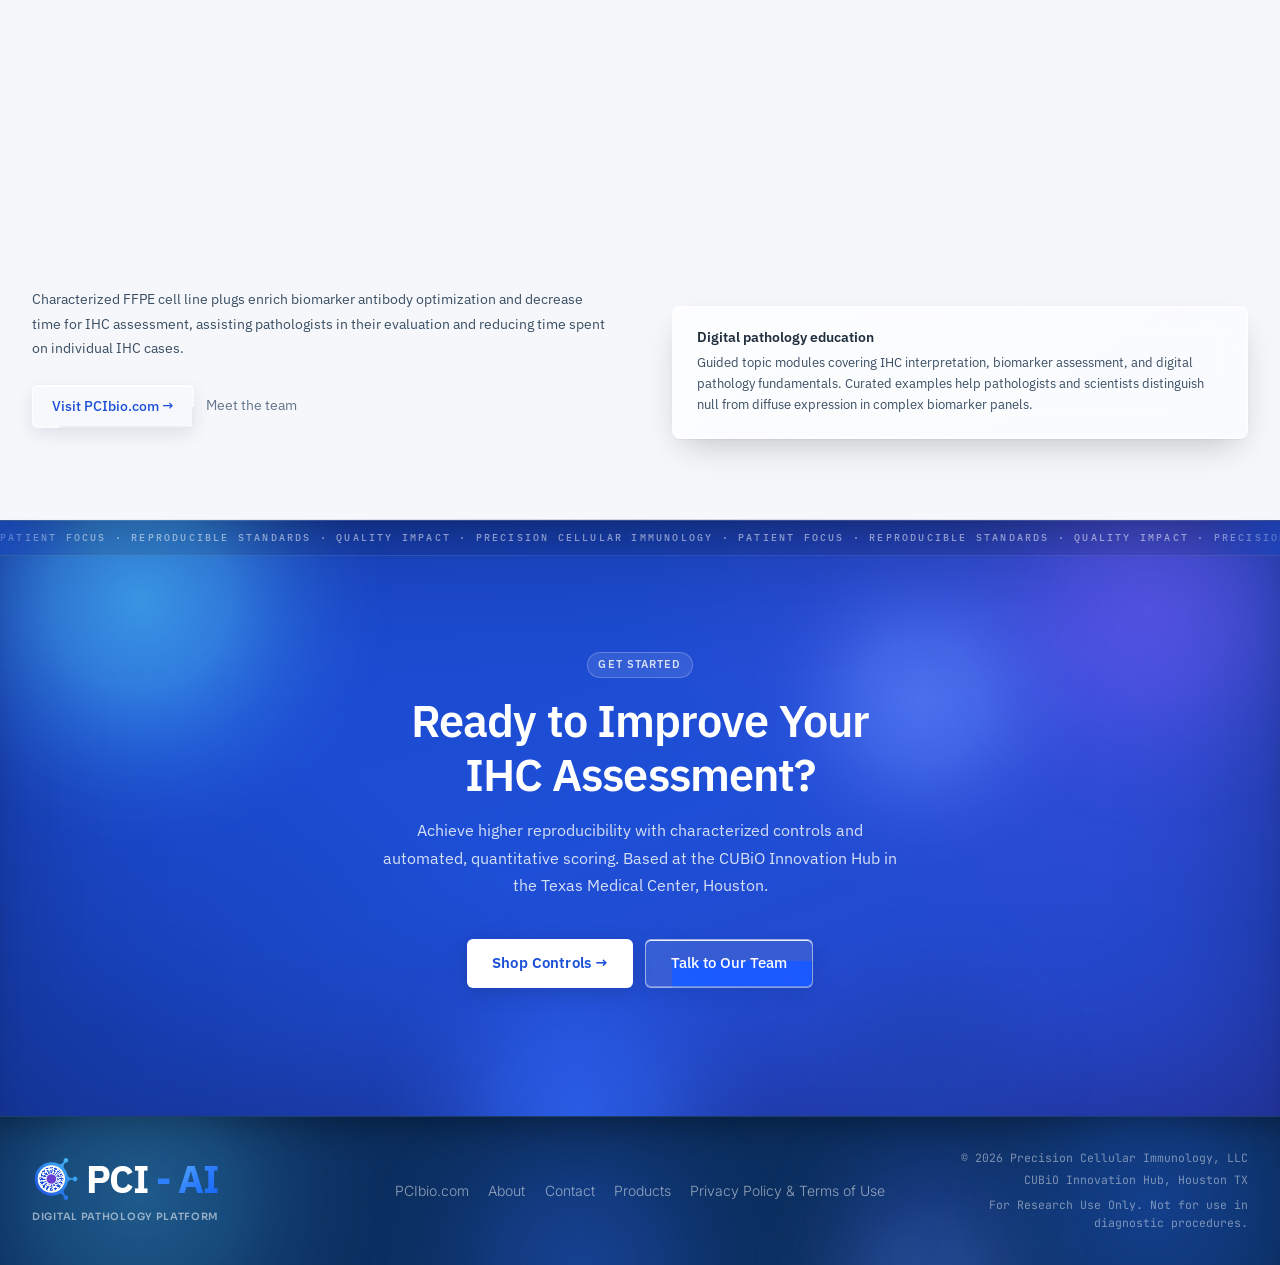
==== commit 0bc908a5: "fix: restore original scoring panel styling (chip, legend, readout card)" ====
--- a/index.html
+++ b/index.html
@@ -20,7 +20,7 @@
   <meta name="twitter:card" content="summary_large_image">
   <link rel="preconnect" href="https://fonts.googleapis.com">
   <link rel="preconnect" href="https://fonts.gstatic.com" crossorigin>
-  <link rel="stylesheet" href="/static/css/main.css?v=20261019d">
+  <link rel="stylesheet" href="/static/css/main.css?v=20261019e">
   <link href="https://fonts.googleapis.com/css2?family=IBM+Plex+Sans:wght@400;500;600;700&family=IBM+Plex+Mono:wght@400;500;600&display=swap" rel="stylesheet">
 </head>
 <body>
@@ -940,7 +940,7 @@
       });
     })();
   </script>
-  <script src="/static/js/ai-scan.js?v=20261019d" defer></script>
-  <script src="/static/js/liquid-glass.js?v=20261019d" defer></script>
+  <script src="/static/js/ai-scan.js?v=20261019e" defer></script>
+  <script src="/static/js/liquid-glass.js?v=20261019e" defer></script>
 </body>
 </html>
--- a/static/css/main.css
+++ b/static/css/main.css
@@ -1129,8 +1129,8 @@
   font: 600 10.5px/1 'IBM Plex Sans', sans-serif; color: #0b1f44; background: rgba(255,255,255,0.88); }
 .scan-legend span { display: inline-flex; align-items: center; gap: 5px; }
 .scan-legend i { width: 9px; height: 9px; border-radius: 50%; border: 1.6px solid; }
-.scan-legend .lg-pos { border-color: #FFAA40; background: rgba(122,78,36,0.8); }
-.scan-legend .lg-neg { border-color: #5AAEFF; background: rgba(78,92,168,0.7); }
+.scan-legend .lg-pos { border-color: #FFBEF0; background: rgba(255,110,210,0.85); }
+.scan-legend .lg-neg { border-color: #8CE6FF; background: rgba(140,128,255,0.8); }
 .scan-card { position: absolute; right: 14px; bottom: 14px; width: 232px; padding: 14px 15px 13px; border-radius: 14px;
   color: #fff; background: linear-gradient(160deg, rgba(14,40,92,0.92), rgba(9,24,58,0.94));
   border: 1px solid rgba(255,255,255,0.12); box-shadow: 0 18px 40px -12px rgba(0,0,0,0.5); }
@@ -1188,16 +1188,4 @@
 @keyframes holo-sheen { to { transform: rotate(360deg); } }
 @media (prefers-reduced-motion: reduce) { .ai-scan::after { animation: none; } }
 .ai-scan > .scan-chip, .ai-scan > .scan-legend, .ai-scan > .scan-card { z-index: 2; }
-.scan-chip { background: rgba(30,12,70,0.72); border: 1px solid rgba(167,139,250,0.35); color: #E9DDFF; }
-.scan-dot { background: #F0ABFC; box-shadow: 0 0 8px #F0ABFC; }
-.scan-legend { background: rgba(30,12,70,0.72); color: #E9DDFF; border: 1px solid rgba(167,139,250,0.3); }
-.scan-legend .lg-pos { border-color: #FFBEF0; background: rgba(255,110,210,0.85); box-shadow: 0 0 6px rgba(255,110,210,0.8); }
-.scan-legend .lg-neg { border-color: #8CE6FF; background: rgba(130,120,255,0.8); box-shadow: 0 0 6px rgba(130,120,255,0.8); }
-.scan-card { background: linear-gradient(160deg, rgba(46,18,104,0.80), rgba(20,8,52,0.88));
-  border: 1px solid rgba(196,167,255,0.32); backdrop-filter: blur(10px); -webkit-backdrop-filter: blur(10px);
-  box-shadow: 0 18px 40px -12px rgba(0,0,0,0.6), inset 0 1px 0 rgba(255,255,255,0.08), 0 0 30px -8px rgba(167,139,250,0.5); }
-.scan-marker { color: #F0ABFC; text-shadow: 0 0 10px rgba(240,171,252,0.6); }
-.scan-score span { background: linear-gradient(90deg, #FFFFFF, #E9D5FF 50%, #A5F3FC); -webkit-background-clip: text; background-clip: text; color: transparent;
-  text-shadow: 0 0 18px rgba(196,167,255,0.35); }
-.scan-bar span { background: linear-gradient(90deg, #8B5CF6, #F472D0 60%, #A5F3FC); box-shadow: 0 0 10px rgba(244,114,208,0.6); }
-.scan-rows b.ctrl-ok { color: #A5F3FC; text-shadow: 0 0 8px rgba(165,243,252,0.6); }
+
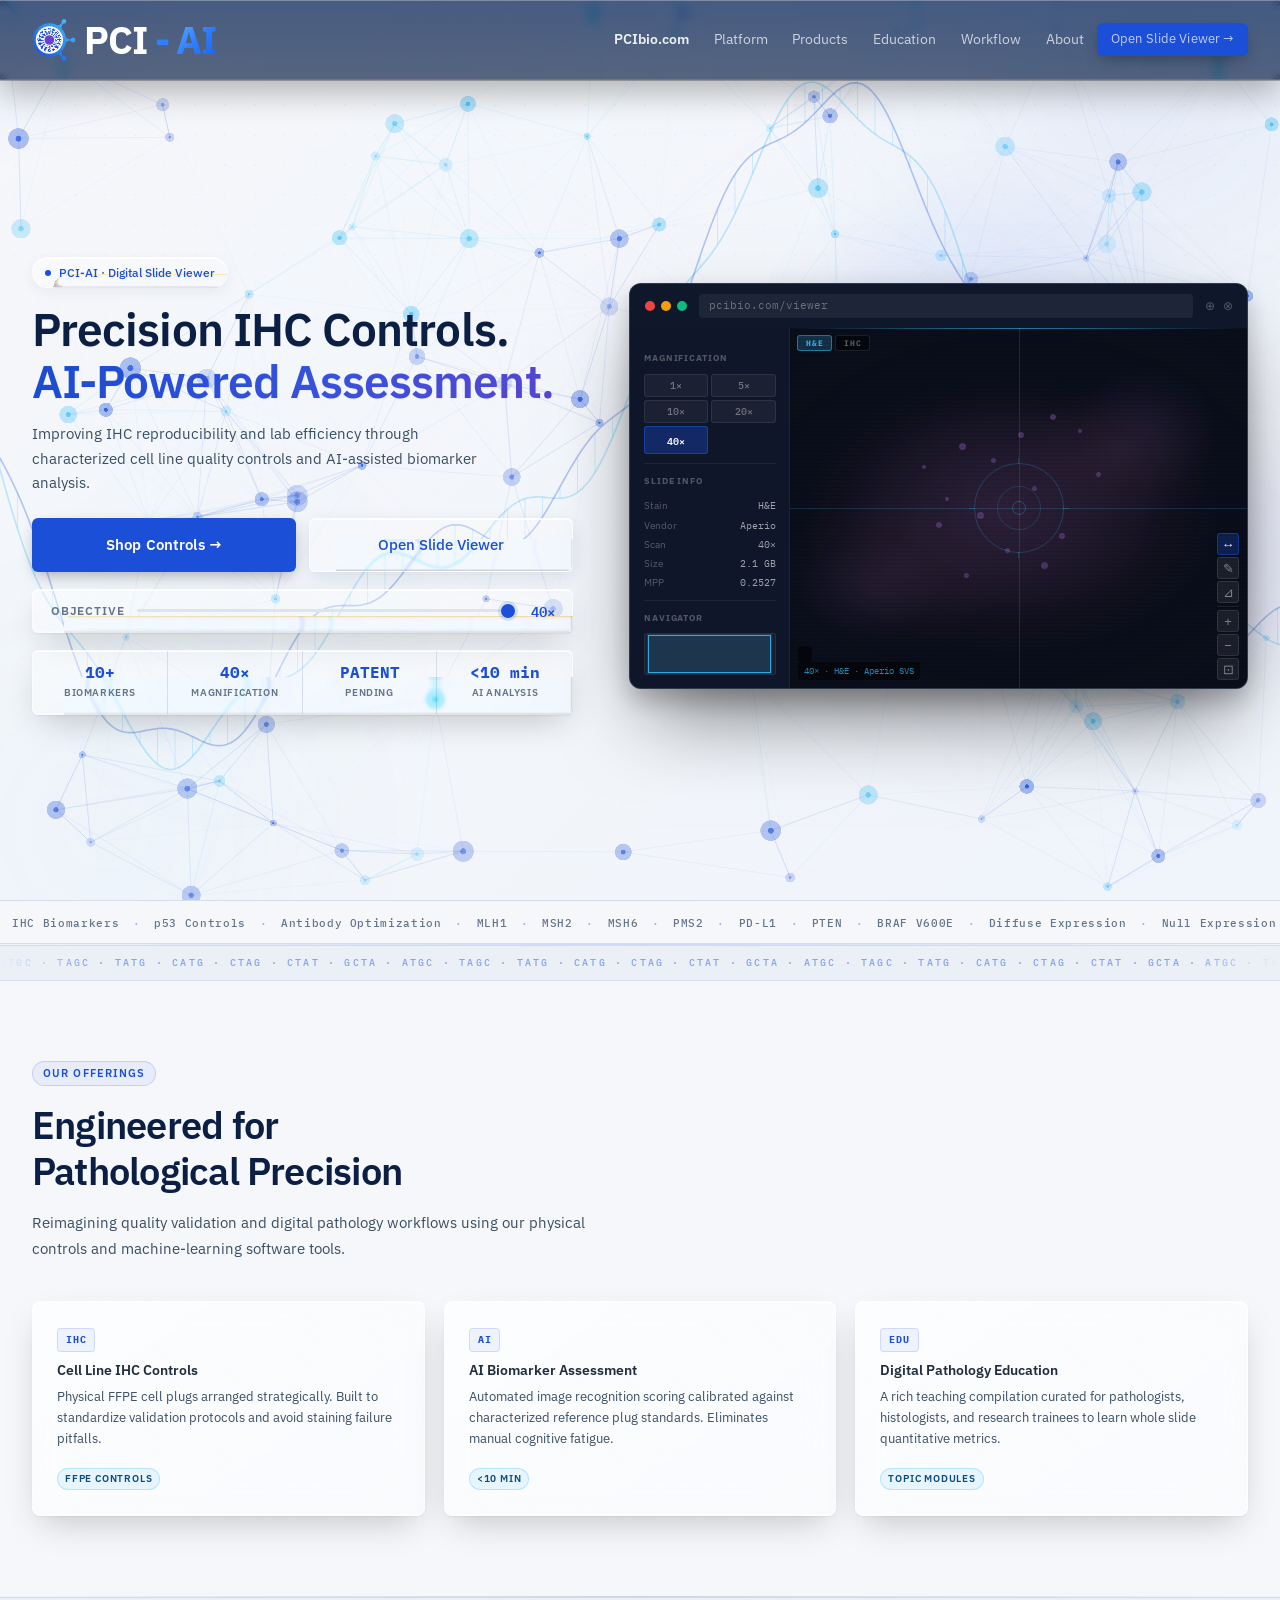
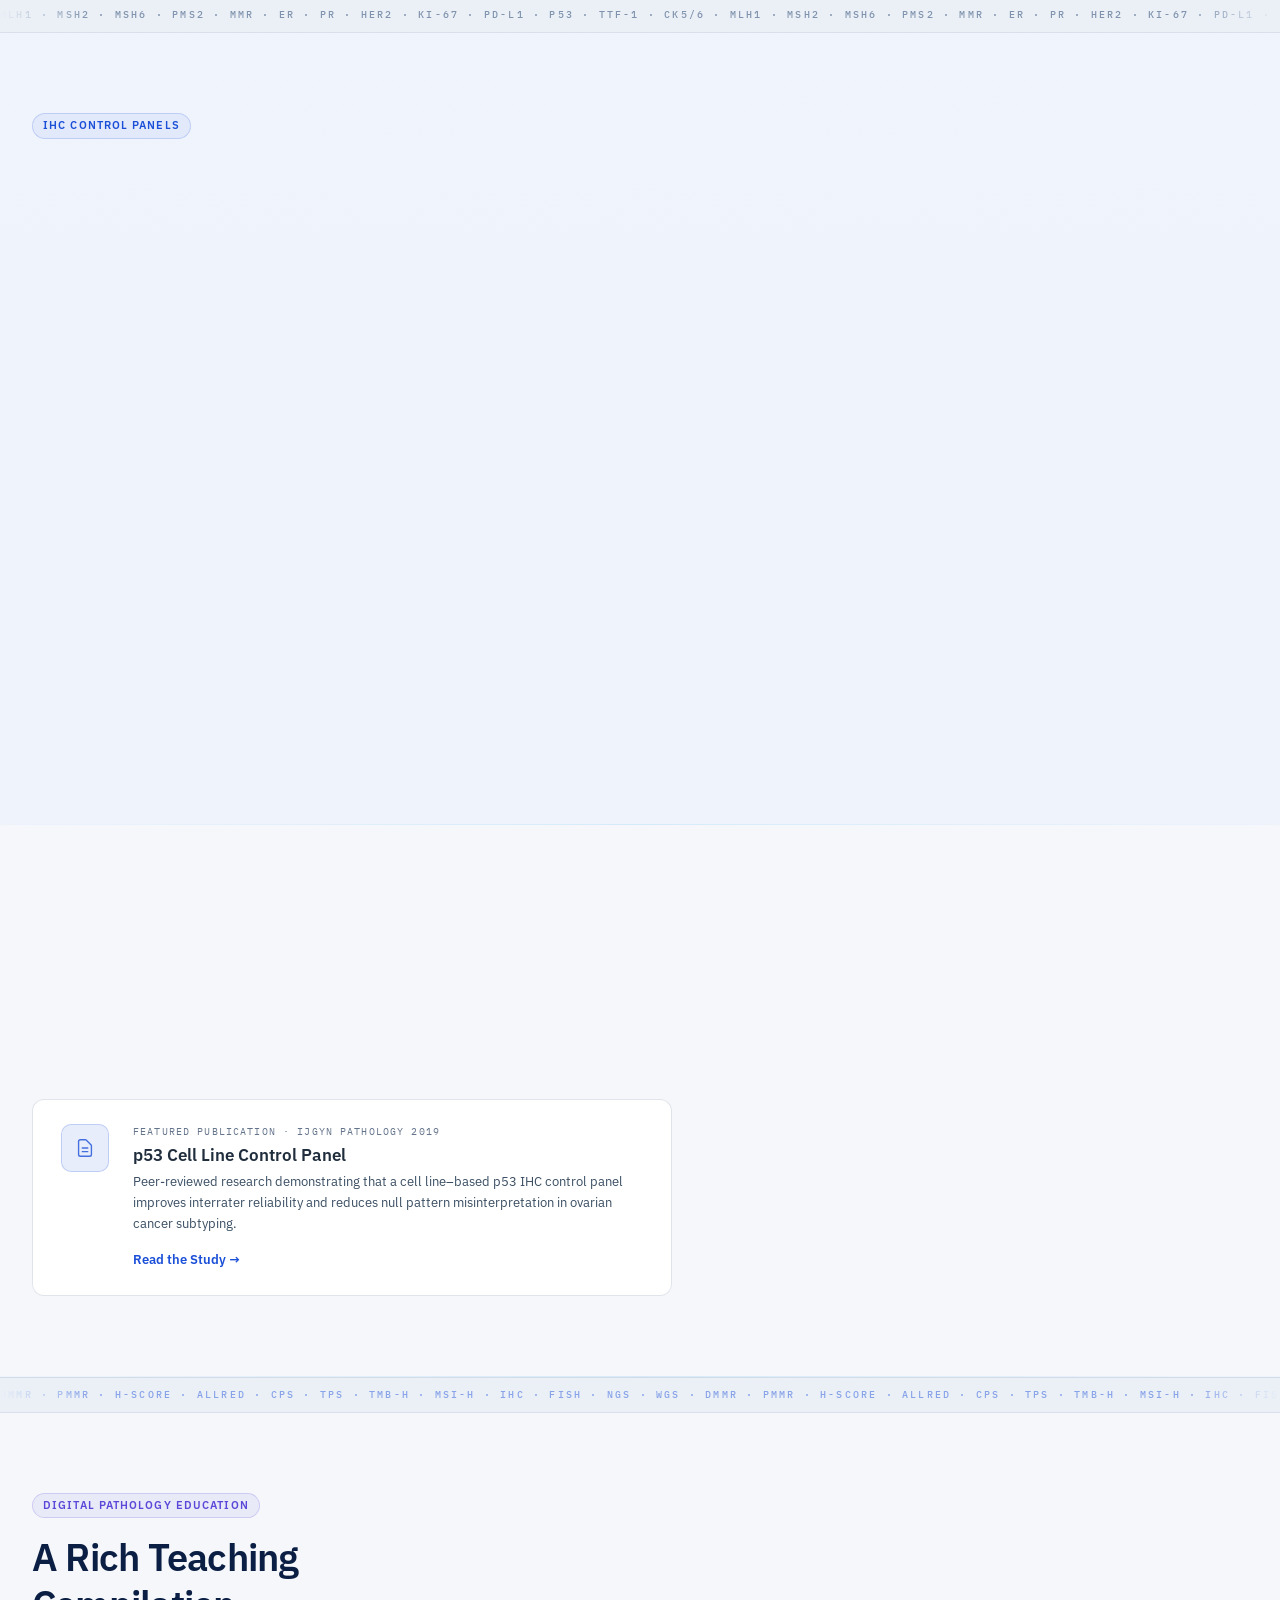
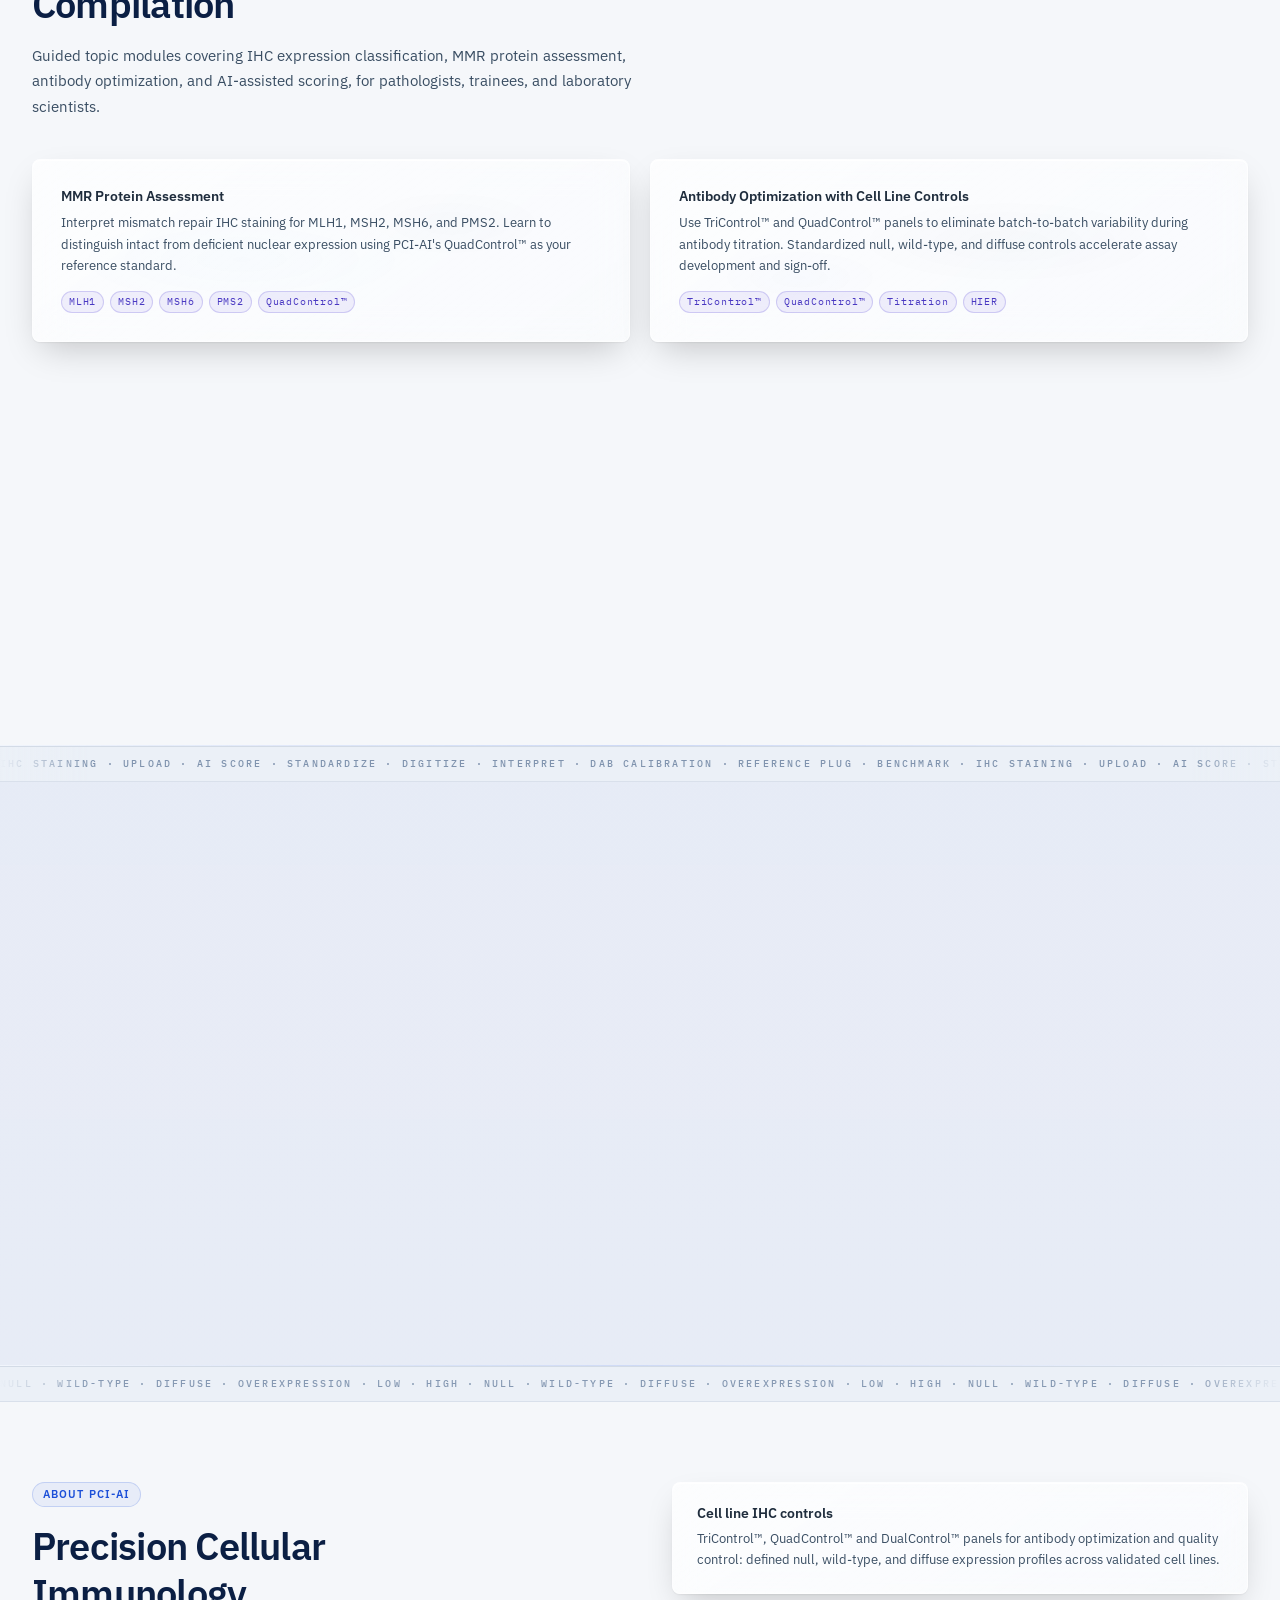
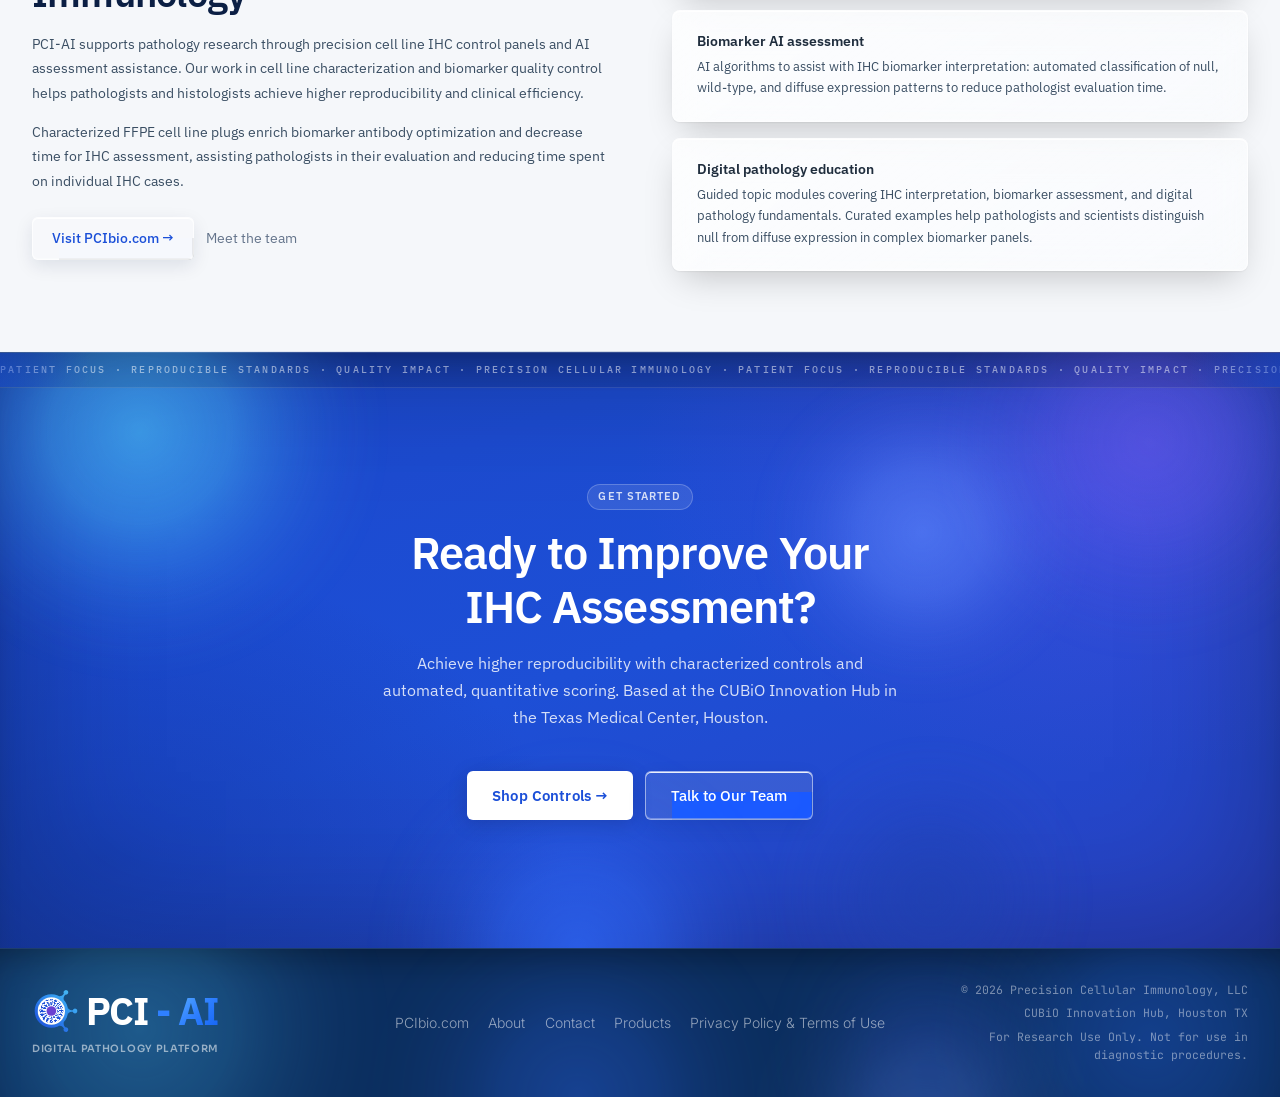
==== commit d12e55ea: "revert: back to first pcibio-ai-v2 launch (750d168); hero/how-it-works changes were proposals only" ====
--- a/index.html
+++ b/index.html
@@ -20,7 +20,7 @@
   <meta name="twitter:card" content="summary_large_image">
   <link rel="preconnect" href="https://fonts.googleapis.com">
   <link rel="preconnect" href="https://fonts.gstatic.com" crossorigin>
-  <link rel="stylesheet" href="/static/css/main.css?v=20261019e">
+  <link rel="stylesheet" href="/static/css/main.css?v=20261014b">
   <link href="https://fonts.googleapis.com/css2?family=IBM+Plex+Sans:wght@400;500;600;700&family=IBM+Plex+Mono:wght@400;500;600&display=swap" rel="stylesheet">
 </head>
 <body>
@@ -100,21 +100,100 @@
 
     <!-- Browser mockup -->
     <div class="hero-visual reveal-right delay-2">
-      <div class="ai-scan" id="aiScan">
-        <canvas id="scanCanvas" role="img" aria-label="Animation: AI scans an IHC-stained tissue section, classifies each nucleus as positive or negative and reports a score"></canvas>
-        <div class="scan-chip"><span class="scan-dot"></span><span>AI scoring</span> · <span id="scanMag">40×</span></div>
-        <div class="scan-legend" aria-hidden="true"><span><i class="lg-pos"></i>Positive</span><span><i class="lg-neg"></i>Negative</span></div>
-        <div class="scan-card" aria-live="polite">
-          <div class="scan-card-top"><span class="scan-marker" id="scanMarker">p53</span><span class="scan-pattern" id="scanPattern">Scanning…</span></div>
-          <div class="scan-score"><span id="scanPct">0</span><small>% positive nuclei</small></div>
-          <div class="scan-bar"><span id="scanBar"></span></div>
-          <div class="scan-rows">
-            <div><span>Cells detected</span><b id="scanCells">0</b></div>
-            <div><span>PCI control</span><b id="scanCtrl" class="ctrl-wait">Checking…</b></div>
+      <div class="viewer-float">
+      <div class="viewer-mockup">
+        <div class="mockup-bar">
+          <div class="mockup-dots"><span></span><span></span><span></span></div>
+          <div class="mockup-url">pcibio.com/viewer</div>
+          <div class="mockup-controls" aria-hidden="true"><span>⊕</span><span>⊗</span></div>
+        </div>
+        <div class="mockup-app">
+          <div class="mockup-sidebar">
+            <div class="mock-section-label">Magnification</div>
+            <div class="mock-mags">
+              <button class="mag-btn" data-idx="0">1×</button>
+              <button class="mag-btn" data-idx="1">5×</button>
+              <button class="mag-btn" data-idx="2">10×</button>
+              <button class="mag-btn" data-idx="3">20×</button>
+              <button class="mag-btn active" data-idx="4">40×</button>
+            </div>
+            <div class="mock-divider"></div>
+            <div class="mock-section-label">Slide info</div>
+            <div class="mock-info"><span>Stain</span><span>H&amp;E</span></div>
+            <div class="mock-info"><span>Vendor</span><span>Aperio</span></div>
+            <div class="mock-info"><span>Scan</span><span id="mockMagVal">40×</span></div>
+            <div class="mock-info"><span>Size</span><span>2.1 GB</span></div>
+            <div class="mock-info"><span>MPP</span><span>0.2527</span></div>
+            <div class="mock-divider"></div>
+            <div class="mock-section-label">Navigator</div>
+            <div class="mock-thumb"><div class="thumb-viewport" id="thumbViewport"></div></div>
           </div>
-        </div>
-      </div>
-      <p class="scan-note">Illustration of the scoring workflow · For Research Use Only</p>
+
+          <div class="mockup-canvas" id="mockCanvas">
+            <!-- Tissue pan container — draggable -->
+            <div class="tissue-pan" id="tissuePan">
+              <div class="canvas-eosin"></div>
+              <div class="canvas-hema"></div>
+              <div class="tissue-layer"></div>
+              <div class="tissue-layer"></div>
+              <div class="tissue-layer"></div>
+              <div class="nuclei-layer">
+                <div class="nucleus" style="width:7px;height:7px;top:32%;left:37%"></div>
+                <div class="nucleus" style="width:5px;height:5px;top:36%;left:44%"></div>
+                <div class="nucleus" style="width:6px;height:6px;top:29%;left:50%"></div>
+                <div class="nucleus" style="width:5px;height:5px;top:44%;left:53%"></div>
+                <div class="nucleus" style="width:7px;height:7px;top:51%;left:41%"></div>
+                <div class="nucleus" style="width:4px;height:4px;top:47%;left:34%"></div>
+                <div class="nucleus" style="width:6px;height:6px;top:57%;left:59%"></div>
+                <div class="nucleus" style="width:5px;height:5px;top:61%;left:47%"></div>
+                <div class="nucleus" style="width:4px;height:4px;top:28%;left:63%"></div>
+                <div class="nucleus" style="width:6px;height:6px;top:54%;left:32%"></div>
+                <div class="nucleus" style="width:5px;height:5px;top:40%;left:67%"></div>
+                <div class="nucleus" style="width:7px;height:7px;top:65%;left:55%"></div>
+                <div class="nucleus" style="width:4px;height:4px;top:38%;left:29%"></div>
+                <div class="nucleus" style="width:5px;height:5px;top:68%;left:38%"></div>
+                <div class="nucleus" style="width:6px;height:6px;top:24%;left:57%"></div>
+              </div>
+            </div>
+
+            <!-- Fixed UI overlays (not panned) -->
+            <div class="reticle">
+              <div class="reticle-h"></div>
+              <div class="reticle-v"></div>
+              <div class="reticle-ring reticle-ring-outer"></div>
+              <div class="reticle-ring reticle-ring-mid"></div>
+              <div class="reticle-ring reticle-ring-inner"></div>
+              <div class="reticle-tick tick-t"></div>
+              <div class="reticle-tick tick-b"></div>
+              <div class="reticle-tick tick-l"></div>
+              <div class="reticle-tick tick-r"></div>
+            </div>
+            <div class="scan-line"></div>
+
+            <!-- Stain channel selector -->
+            <div class="channel-selector">
+              <button class="chan-btn active" data-chan="he">H&amp;E</button>
+              <button class="chan-btn" data-chan="ihc">IHC</button>
+            </div>
+
+            <!-- Coordinate readout -->
+            <div class="viewer-coord" id="viewerCoord"></div>
+            <div class="zoom-indicator" id="zoomIndicator">40× · H&amp;E · Aperio SVS</div>
+
+            <!-- Toolbar with annotation tools -->
+            <div class="mockup-toolbar">
+              <button class="tool-btn active" data-tool="pan" title="Pan" aria-label="Pan">↔</button>
+              <button class="tool-btn" data-tool="annotate" title="Annotate" aria-label="Annotate">✎</button>
+              <button class="tool-btn" data-tool="measure" title="Measure" aria-label="Measure">⊿</button>
+              <div class="tool-sep"></div>
+              <button id="tbZoomIn" title="Zoom in" aria-label="Zoom in">+</button>
+              <button id="tbZoomOut" title="Zoom out" aria-label="Zoom out">−</button>
+              <button id="tbFit" title="Fit to screen" aria-label="Fit to screen">⊡</button>
+            </div>
+          </div>
+        </div>
+      </div>
+      </div>
     </div>
   </section>
 
@@ -161,47 +240,6 @@
     </div>
   </div>
 
-  <!-- ── How it works ─────────────────────────────── -->
-  <section class="how-section" id="workflow">
-    <div class="section-wrap">
-      <div class="section-tag reveal">How it works</div>
-      <h2 class="reveal delay-1">From stained slide<br>to a controlled score</h2>
-      <p class="section-sub reveal delay-2">Five steps on the slides and scanner you already use. A PCI cell-line control rides on every slide, so each score arrives with its own quality check.</p>
-      <ol class="how-steps">
-        <li class="how-step reveal delay-1">
-          <div class="how-ico" aria-hidden="true"><svg viewBox="0 0 24 24"><rect x="3" y="8" width="18" height="8" rx="1.5"/><circle cx="8" cy="12" r="1.6"/><circle cx="12" cy="12" r="1.6"/><circle cx="16" cy="12" r="1.6"/></svg></div>
-          <span class="how-num">01</span>
-          <h3>Stain</h3>
-          <p>Run your routine IHC with a PCI cell-line control placed on the same slide.</p>
-        </li>
-        <li class="how-step reveal delay-2">
-          <div class="how-ico" aria-hidden="true"><svg viewBox="0 0 24 24"><rect x="4" y="4" width="16" height="16" rx="2"/><path d="M4 12h16"/></svg></div>
-          <span class="how-num">02</span>
-          <h3>Scan</h3>
-          <p>Digitize on your existing scanner and open the whole-slide image in the PCI viewer.</p>
-        </li>
-        <li class="how-step reveal delay-3">
-          <div class="how-ico" aria-hidden="true"><svg viewBox="0 0 24 24"><circle cx="11" cy="11" r="6"/><path d="M16 16l4 4"/><circle cx="11" cy="11" r="1.6"/></svg></div>
-          <span class="how-num">03</span>
-          <h3>Detect</h3>
-          <p>The AI locates every cell and nucleus across the tissue and the control plugs.</p>
-        </li>
-        <li class="how-step reveal delay-4">
-          <div class="how-ico" aria-hidden="true"><svg viewBox="0 0 24 24"><circle cx="7" cy="8" r="2.4"/><circle cx="16" cy="7" r="2.4"/><circle cx="9" cy="16" r="2.4"/><circle cx="17" cy="16" r="2.4"/></svg></div>
-          <span class="how-num">04</span>
-          <h3>Score</h3>
-          <p>Each nucleus is classified positive or negative, and the control is checked against its known expression.</p>
-        </li>
-        <li class="how-step reveal delay-5">
-          <div class="how-ico" aria-hidden="true"><svg viewBox="0 0 24 24"><path d="M6 3h9l3 3v15H6z"/><path d="M9 11h6M9 15h6M9 7h4"/></svg></div>
-          <span class="how-num">05</span>
-          <h3>Report</h3>
-          <p>Receive a quantitative score and a control QC result in minutes, ready for review.</p>
-        </li>
-      </ol>
-    </div>
-  </section>
-
   <hr class="section-divider">
 
   <!-- ── Features ──────────────────────────────────── -->
@@ -345,6 +383,31 @@
   <hr class="section-divider">
 
   <!-- ── Workflow ───────────────────────────────────── -->
+  <section class="workflow-section section-hema" id="workflow">
+    <div class="section-banner workflow-banner" aria-hidden="true"><div class="banner-track"><span>IHC STAINING · UPLOAD · AI SCORE · STANDARDIZE · DIGITIZE · INTERPRET · DAB CALIBRATION · REFERENCE PLUG · BENCHMARK · IHC STAINING · UPLOAD · AI SCORE · STANDARDIZE · DIGITIZE · INTERPRET · DAB CALIBRATION · REFERENCE PLUG · BENCHMARK · IHC STAINING · UPLOAD · AI SCORE · </span><span>IHC STAINING · UPLOAD · AI SCORE · STANDARDIZE · DIGITIZE · INTERPRET · DAB CALIBRATION · REFERENCE PLUG · BENCHMARK · IHC STAINING · UPLOAD · AI SCORE · STANDARDIZE · DIGITIZE · INTERPRET · DAB CALIBRATION · REFERENCE PLUG · BENCHMARK · IHC STAINING · UPLOAD · AI SCORE · </span></div></div>
+    <div class="section-wrap">
+      <div class="section-tag section-tag-hema reveal">Workflow</div>
+      <h2 class="reveal delay-1">Pathology Staining<br>to AI Score</h2>
+      <p class="section-sub reveal delay-2">Standardize, digitize, and interpret without any disruptive pipeline friction.</p>
+      <div class="workflow-grid">
+        <div class="workflow-step reveal delay-1">
+          <div class="step-num">01</div>
+          <h3>Run IHC Staining</h3>
+          <p>Insert a PCI slide carrying characterized cell line plugs during your routine staining run to serve as a benchmark for antibody calibration.</p>
+        </div>
+        <div class="workflow-step reveal delay-2">
+          <div class="step-num">02</div>
+          <h3>Upload Whole Slide Image</h3>
+          <p>Export the high-resolution scanner output and open it in the secure, tiled PCI Digital Viewer for instant rendering.</p>
+        </div>
+        <div class="workflow-step reveal delay-3">
+          <div class="step-num">03</div>
+          <h3>Receive a Quantitative Score</h3>
+          <p>Our machine learning algorithm measures DAB expression and separation compared to reference cells, producing quantitative outputs in minutes.</p>
+        </div>
+      </div>
+    </div>
+  </section>
 
   <hr class="section-divider">
 
@@ -528,7 +591,6 @@
       if (mockMagEl)  mockMagEl.textContent = MAGS[idx];
       if (indicator)  indicator.textContent  = MAGS[idx] + ' · H&E · Aperio SVS';
       magBtns.forEach((btn, i) => btn.classList.toggle('active', i === idx));
-      window.dispatchEvent(new CustomEvent('pci:zoom', { detail: idx }));
       const s  = SCALES[idx];
       const tr = 'transform 0.45s cubic-bezier(0.25,0.46,0.45,0.94)';
       tLayers.forEach((t, i) => {
@@ -783,7 +845,6 @@
     /* ── Interactive mockup viewer ─────────────────────────── */
     (function() {
       var mc      = document.getElementById('mockCanvas');
-      if (!mc) return;
       var tpan    = document.getElementById('tissuePan');
       var coordEl = document.getElementById('viewerCoord');
       var thumbVP = document.getElementById('thumbViewport');
@@ -940,7 +1001,6 @@
       });
     })();
   </script>
-  <script src="/static/js/ai-scan.js?v=20261019e" defer></script>
-  <script src="/static/js/liquid-glass.js?v=20261019e" defer></script>
+  <script src="/static/js/liquid-glass.js?v=20261014b" defer></script>
 </body>
 </html>
--- a/static/css/main.css
+++ b/static/css/main.css
@@ -1115,77 +1115,3 @@
 .hero .hero-content { flex: 0 1 560px; }
 .hero .hero-actions, .hero .zoom-slider-wrap, .hero .hero-stats { max-width: 560px; }
 .hero-visual { max-width: 640px; }
-
-/* ── Hero: AI scan illustration ─────────────────────────────── */
-.ai-scan { position: relative; border-radius: 16px; overflow: hidden; aspect-ratio: 16 / 11;
-  background: #F4F1EC; border: 1px solid rgba(11,31,68,0.10);
-  box-shadow: 0 40px 80px -24px rgba(11,31,68,0.45), 0 10px 24px rgba(27,79,216,0.10); }
-.ai-scan canvas { position: absolute; inset: 0; width: 100%; height: 100%; display: block; }
-.scan-chip { position: absolute; top: 14px; left: 14px; display: inline-flex; align-items: center; gap: 6px;
-  padding: 6px 11px; border-radius: 99px; font: 600 11px/1 'IBM Plex Mono', monospace; letter-spacing: 0.04em;
-  color: #fff; background: rgba(11,31,68,0.80); }
-.scan-dot { width: 6px; height: 6px; border-radius: 50%; background: #5AAEFF; animation: pulse 2s ease infinite; }
-.scan-legend { position: absolute; top: 14px; right: 14px; display: flex; gap: 10px; padding: 6px 10px; border-radius: 99px;
-  font: 600 10.5px/1 'IBM Plex Sans', sans-serif; color: #0b1f44; background: rgba(255,255,255,0.88); }
-.scan-legend span { display: inline-flex; align-items: center; gap: 5px; }
-.scan-legend i { width: 9px; height: 9px; border-radius: 50%; border: 1.6px solid; }
-.scan-legend .lg-pos { border-color: #FFBEF0; background: rgba(255,110,210,0.85); }
-.scan-legend .lg-neg { border-color: #8CE6FF; background: rgba(140,128,255,0.8); }
-.scan-card { position: absolute; right: 14px; bottom: 14px; width: 232px; padding: 14px 15px 13px; border-radius: 14px;
-  color: #fff; background: linear-gradient(160deg, rgba(14,40,92,0.92), rgba(9,24,58,0.94));
-  border: 1px solid rgba(255,255,255,0.12); box-shadow: 0 18px 40px -12px rgba(0,0,0,0.5); }
-.scan-card-top { display: flex; justify-content: space-between; align-items: baseline; gap: 8px; margin-bottom: 6px; }
-.scan-marker { font: 700 13px/1 'IBM Plex Mono', monospace; color: #9CCBFF; }
-.scan-pattern { font-size: 10.5px; color: rgba(255,255,255,0.72); text-align: right; white-space: nowrap; overflow: hidden; text-overflow: ellipsis; }
-.scan-score { display: flex; align-items: baseline; gap: 6px; }
-.scan-score span { font: 700 34px/1 'IBM Plex Mono', monospace; font-feature-settings: 'tnum'; min-width: 2ch; }
-.scan-score small { font-size: 11px; color: rgba(255,255,255,0.72); }
-.scan-bar { height: 4px; border-radius: 99px; background: rgba(255,255,255,0.14); margin: 9px 0 10px; overflow: hidden; }
-.scan-bar span { display: block; height: 100%; border-radius: inherit; transform-origin: left; transform: scaleX(0);
-  background: linear-gradient(90deg, #5AAEFF, #2F80FF 60%, #6E5CF0); }
-.scan-rows div { display: flex; justify-content: space-between; font-size: 11px; color: rgba(255,255,255,0.72); padding: 2px 0; }
-.scan-rows b { font: 600 11px/1.4 'IBM Plex Mono', monospace; color: #fff; }
-.scan-rows b.ctrl-ok { color: #7FD4FF; }
-.scan-rows b.ctrl-wait { color: rgba(255,255,255,0.55); }
-.scan-note { margin-top: 10px; font-size: 11px; color: var(--text3); text-align: right; }
-.hero-visual { animation: float-mock 6s ease-in-out 1.5s infinite; }
-@media (prefers-reduced-motion: reduce) { .hero-visual { animation: none; } }
-@media (max-width: 960px) { .scan-card { width: 200px; } .scan-score span { font-size: 28px; } }
-@media (max-width: 480px) { .scan-legend { display: none; } .ai-scan { aspect-ratio: 4 / 3.4; } }
-
-/* ── How it works: five steps ─────────────────────────────── */
-.how-section { padding: 96px 0 72px; }
-.how-steps { list-style: none; margin: 2.75rem 0 0; padding: 0; display: grid; grid-template-columns: repeat(5, 1fr);
-  gap: 1rem; position: relative; }
-.how-steps::before { content: ""; position: absolute; top: 31px; left: 10%; right: 10%; height: 2px; z-index: 0;
-  background: linear-gradient(90deg, rgba(47,128,255,0.15), rgba(47,128,255,0.55) 50%, rgba(110,92,240,0.35)); }
-.how-step { position: relative; z-index: 1; padding: 0 0.4rem; }
-.how-ico { width: 62px; height: 62px; border-radius: 18px; display: grid; place-items: center; margin-bottom: 1.1rem;
-  background: #fff; border: 1px solid rgba(27,79,216,0.16); box-shadow: 0 10px 24px -10px rgba(11,31,68,0.35); }
-.how-ico svg { width: 26px; height: 26px; fill: none; stroke: #1B4FD8; stroke-width: 1.6; stroke-linecap: round; stroke-linejoin: round; }
-.how-step:nth-child(4) .how-ico { background: linear-gradient(135deg, #1B4FD8, #4A4FE0); border-color: transparent; }
-.how-step:nth-child(4) .how-ico svg { stroke: #fff; }
-.how-num { display: block; font: 600 11px/1 'IBM Plex Mono', monospace; letter-spacing: 0.08em; color: var(--text3); margin-bottom: 0.45rem; }
-.how-step h3 { font-size: 17px; font-weight: 600; color: var(--ink-deep, #0b1f44); margin-bottom: 0.45rem; }
-.how-step p { font-size: 13.5px; line-height: 1.65; color: var(--text2); }
-@media (max-width: 960px) {
-  .how-steps { grid-template-columns: repeat(2, 1fr); row-gap: 2rem; }
-  .how-steps::before { display: none; }
-}
-@media (max-width: 560px) { .how-steps { grid-template-columns: 1fr; } }
-@media (max-width: 960px) { .hero-visual { width: 100%; flex: none; } }
-@media (max-width: 600px) { .scan-card { width: 170px; padding: 10px 11px; } .scan-rows { display: none; } .scan-score span { font-size: 24px; } }
-
-/* ── Hologram treatment for the AI scan ────────────────────── */
-.ai-scan { background: #0C0620; border: 1px solid transparent;
-  background-image: linear-gradient(#0C0620, #0C0620), linear-gradient(135deg, #8B5CF6, #5AAEFF 35%, #F472D0 65%, #8B5CF6);
-  background-origin: border-box; background-clip: padding-box, border-box;
-  box-shadow: 0 40px 90px -24px rgba(76,29,149,0.65), 0 0 0 1px rgba(167,139,250,0.15), 0 0 60px -10px rgba(139,92,246,0.45); }
-.ai-scan::before, .ai-scan::after { content: ""; position: absolute; inset: 0; pointer-events: none; z-index: 1; }
-.ai-scan::before { background: repeating-linear-gradient(0deg, rgba(200,180,255,0.05) 0 1px, transparent 1px 3px); mix-blend-mode: screen; }
-.ai-scan::after { inset: -40%; background: conic-gradient(from 0deg, transparent 0 18%, rgba(139,92,246,0.16) 25%, rgba(90,174,255,0.12) 32%, rgba(244,114,208,0.14) 40%, transparent 48% 100%);
-  mix-blend-mode: screen; animation: holo-sheen 14s linear infinite; will-change: transform; }
-@keyframes holo-sheen { to { transform: rotate(360deg); } }
-@media (prefers-reduced-motion: reduce) { .ai-scan::after { animation: none; } }
-.ai-scan > .scan-chip, .ai-scan > .scan-legend, .ai-scan > .scan-card { z-index: 2; }
-
